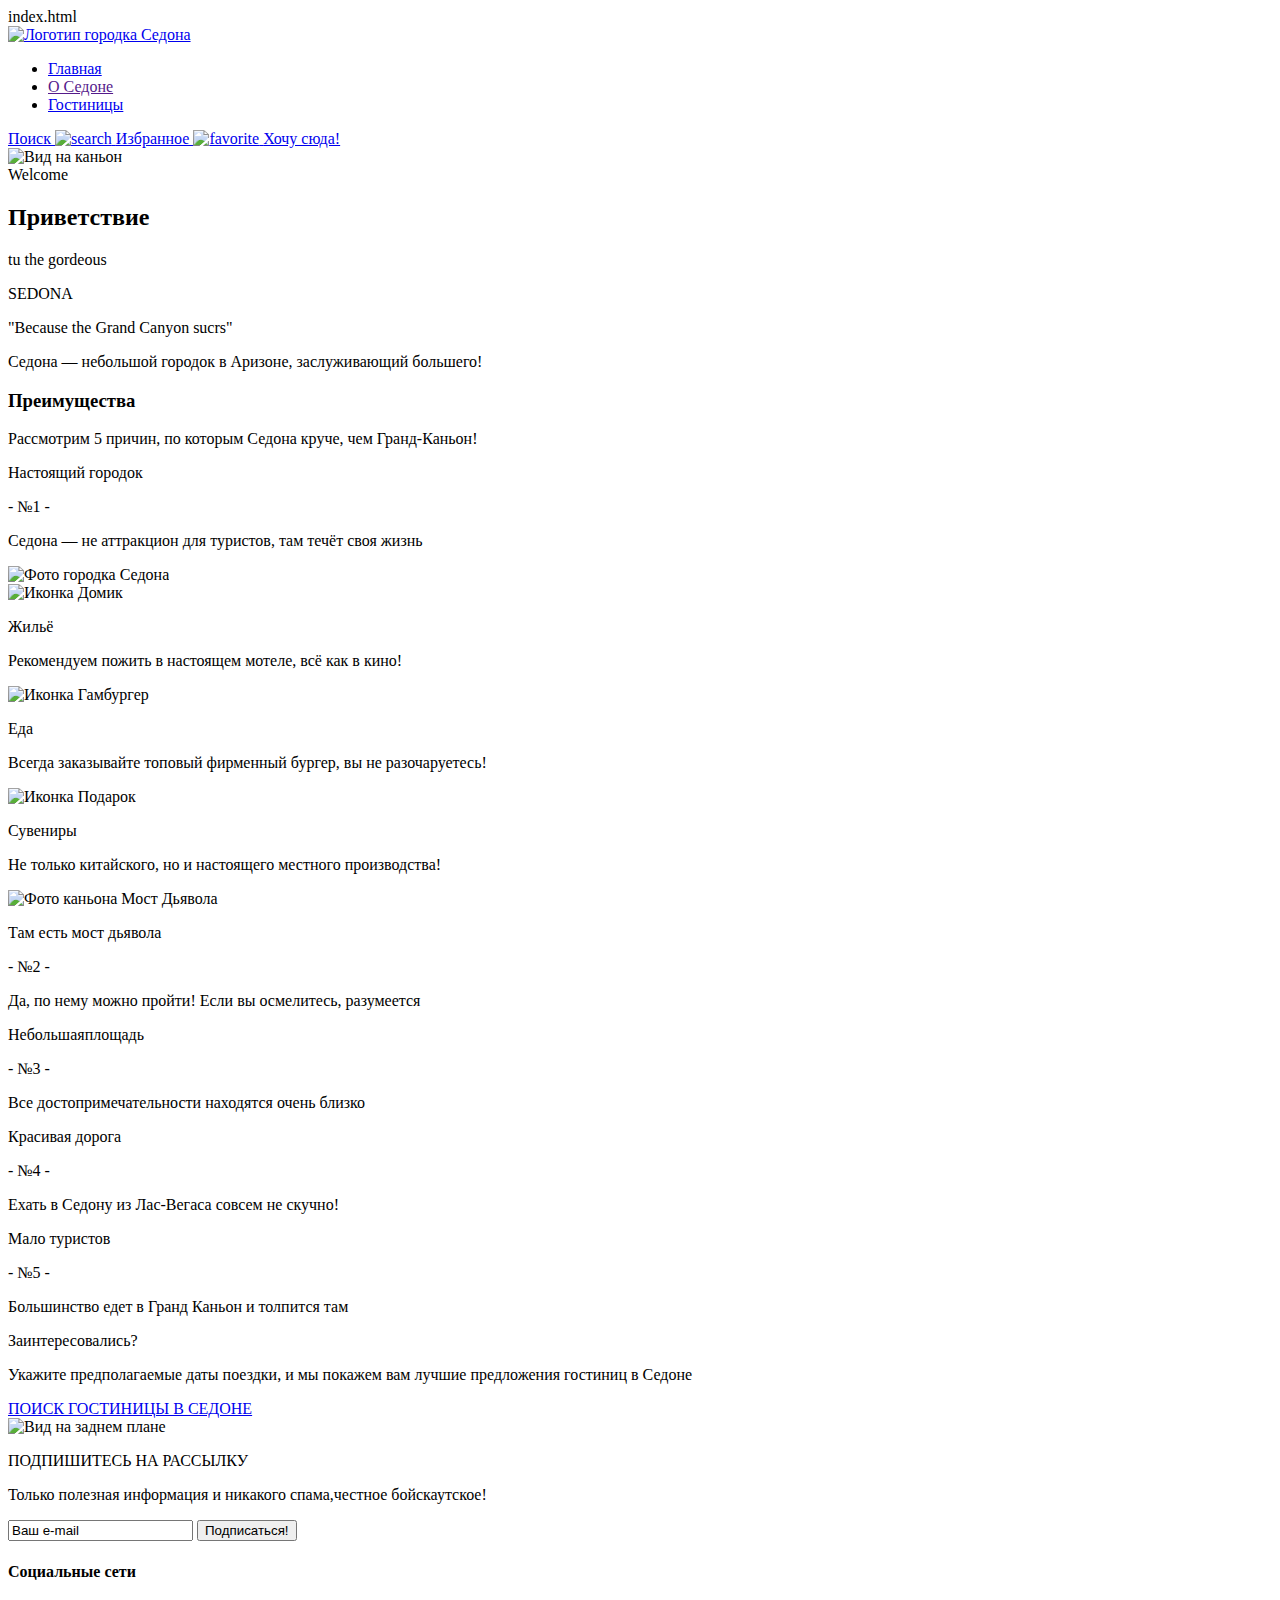
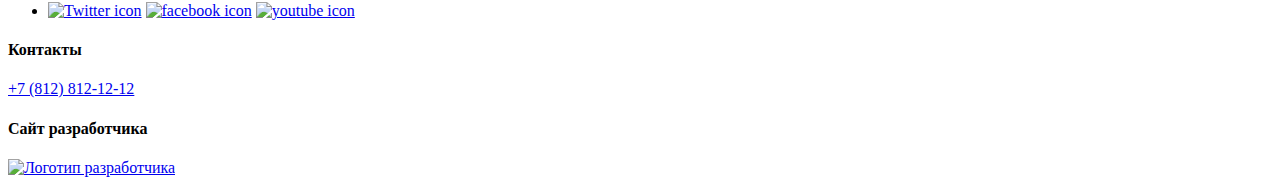
==== index.html @ 12ae69b0 "Делает экспорт графики" ====
index.html
<!DOCTYPE html>
<html lang="ru">
<head>
<meta charset="utf-8">
<title>Седона</title>
<link rel="stylesheet" href="styles/styles.css">
</head>
<body>
    <header class="page-header">
    <a class="page-header-logo" href="#">
        <img class="logo" src="logo.png" alt="Логотип городка Седона">
    </a>
<nav class="navigation">
<ul class="navigation-list">
    <li class="navigation-item">
        <a class="navigation-link" href="index.html">Главная</a>
    </li>
    <li class="navigation-item">
        <a class="navigation-link" href="">О Седоне</a>
    </li>
    <li class="navigation-item">
    <a class="navigation-link" href="catalog.html">Гостиницы</a>
    </li>
</ul>
</nav>
    <section class="navigation-list">
            <a class="navigation-list-link" href="#"><span class="visually-hidden">
            Поиск
            </span>
            <img class="navigation-list-link-img" src="" alt="search">
            </a>
            <a class="navigation-list-link" href="#"><span class="visually-hidden">
            Избранное
            </span>
            <img class="navigation-list-link-img" src="" alt="favorite">
            </a>
    <a href="#" class="button">Хочу сюда!</a>
</section>   
</header>
<main class="main-index">
    <img class="background" src="background.png" alt="Вид на каньон">
    <section class="containar-welcome"
    <h1 class="visually-hidden">Welcome</h1>
    <article class="Welcome">
        <h2 class="visually-hidden">Приветствие</h2>
                <p class="welcome-description">tu the gordeous</p>
                <p class="welcome-description">SEDONA</p>
                <p class="welcome-description">"Because the Grand Canyon sucrs"</p>  
    </article>
</section>
<section>
    <p class="description-text">Седона — небольшой городок в Аризоне, заслуживающий большего!</p>
    <h3 class="visually-hidden">Преимущества</h3>
        <p>Рассмотрим 5 причин, по которым Седона круче, чем Гранд-Каньон!</p>
</section>
<section class="advantages-container">
    <article class="advantages-text">
        <p class="advantages-title">Настоящий городок</p>
        <p class="advantages-number">- №1 -</p>
        <p class="advantages-description">Седона — не аттракцион для туристов, там течёт своя жизнь</p>
    </article>
        <img class="advantages-foto" src="" alt="Фото городка Седона">
</section>
<section class="advantages-containar">
    <article class="advantages-text">
        <img class="advantages-icon-house" src="icon-house.png" alt="Иконка Домик">
        <a href="catalog.html">
        </a>
        <p class="advantages-title">Жильё</p>
        <p class="advantages-recommendation">Рекомендуем пожить в настоящем мотеле, всё как в кино!</p> 
    </article>
</section>
<section class="advantages-containar">
    <article class="advantages-text">
        <img class="advantages-icon-food" src="icon-food.png" alt="Иконка Гамбургер">
        <p class="advantages-title">Еда</p>
        <p class="advantages-recommendation">Всегда заказывайте топовый фирменный бургер, вы не разочаруетесь!</p> 
    </article>
</section>
<section class="advantages-containar">
    <article class="advantages-text">
        <img class="advantages-icon-souvenirs" src="icon-souvenirs.png" alt="Иконка Подарок">
        <p class="advantages-title">Сувениры</p>
        <p class="advantages-description">Не только китайского, но и настоящего местного производства!</p> 
    </article>
</section>
<section class="advantages-container">
    <img class="advantages-foto" src="foto-canyon.png" alt="Фото каньона Мост Дьявола">
    <article class="advantages-text">
        <p class="advantages-title">Там есть мост дьявола</p>
        <p class="advantages-number">- №2 -</p>
        <p class="advantages-description">Да, по нему можно пройти! Если вы осмелитесь, разумеется</p>
    </article>    
</section>
<section class="advantages-container">
    <article class="advantages-text">
        <p class="advantages-title">Небольшаяплощадь</p>
        <p class="advantages-number">- №3 -</p>
        <p class="advantages-description">Все достопримечательности находятся очень близко</p>
    </article>    
</section>
<section class="advantages-container">
    <article class="advantages-text">
        <p class="advantages-title">Красивая дорога</p>
        <p class="advantages-number">- №4 -</p>
        <p class="advantages-description">Ехать в Седону из Лас-Вегаса совсем не скучно!</p>
    </article>    
</section>
<section class="advantages-container">
    <article class="advantages-text">
        <p class="advantages-title">Мало туристов</p>
        <p class="advantages-number">- №5 -</p>
        <p class="advantages-description">Большинство едет в Гранд Каньон и толпится там</p>
    </article>    
</section>
<section class="offers-container">
    <article class="offers-text">
        <p class="offers-title">Заинтересовались?</p>
        <p class="offers-description">Укажите предполагаемые даты поездки, и мы покажем 
        вам лучшие предложения гостиниц в Седоне</p>
        <a href="catalog.html" class="button">ПОИСК ГОСТИНИЦЫ В СЕДОНЕ</a>
    </article>    
</section>
<section class="e-mail-container">
    <article class="e-mail-text">
        <img class="background" src="background.png" alt="Вид на заднем плане">
        <p class="e-mail-title">ПОДПИШИТЕСЬ НА РАССЫЛКУ</p>
        <p class="e-mail-description">Только полезная информация и никакого спама,честное бойскаутское!</p>
        <input type="text" name="e-mail" value="Ваш e-mail">
        <input type="submit" value="Подписаться!">
    </article>    
</section>
</main>
</body>
<footer class="page-footer">
    <section class="footer-social">
        <h4 class="page-footer-title"><span class="visually-hidden">Социальные сети</span></h4>
        <ul>
        <li>
            <a href="https://twitter.com/htmlacademy_ru"><img src="images/twitter.jpeg" class="icon-style" alt="Twitter icon"></a>
            <a href="https://www.facebook.com/htmlacademy"><img src="images/facebook.jpeg" class="icon-style" alt="facebook icon"></a>
            <a href="https://www.youtube.com/c/HTMLAcademyRUS"><img src="images/youtube.jpeg" class="icon-style" alt="youtube icon"></a>
        </li>
        </ul>
    </section>
    <section class="footer-contacts">
        <h4 class="visually-hidden">Контакты</h4>
        <a href="tel:+7(495) 666-02-66">+7 (812) 812-12-12</a>
     
      </section>
      <section class="footer-Logo-HTML-ACADEMY">
        <h4 class="visually-hidden">Сайт разработчика</h4>
        <a href="https://htmlacademy.ru"><img src="Logo-HTML-ACADEMY.jpeg" alt="Логотип разработчика">
        </a>
      </section>  
</footer>
</html>
---- styles/styles.css ----
body {
    background-color: 
  }
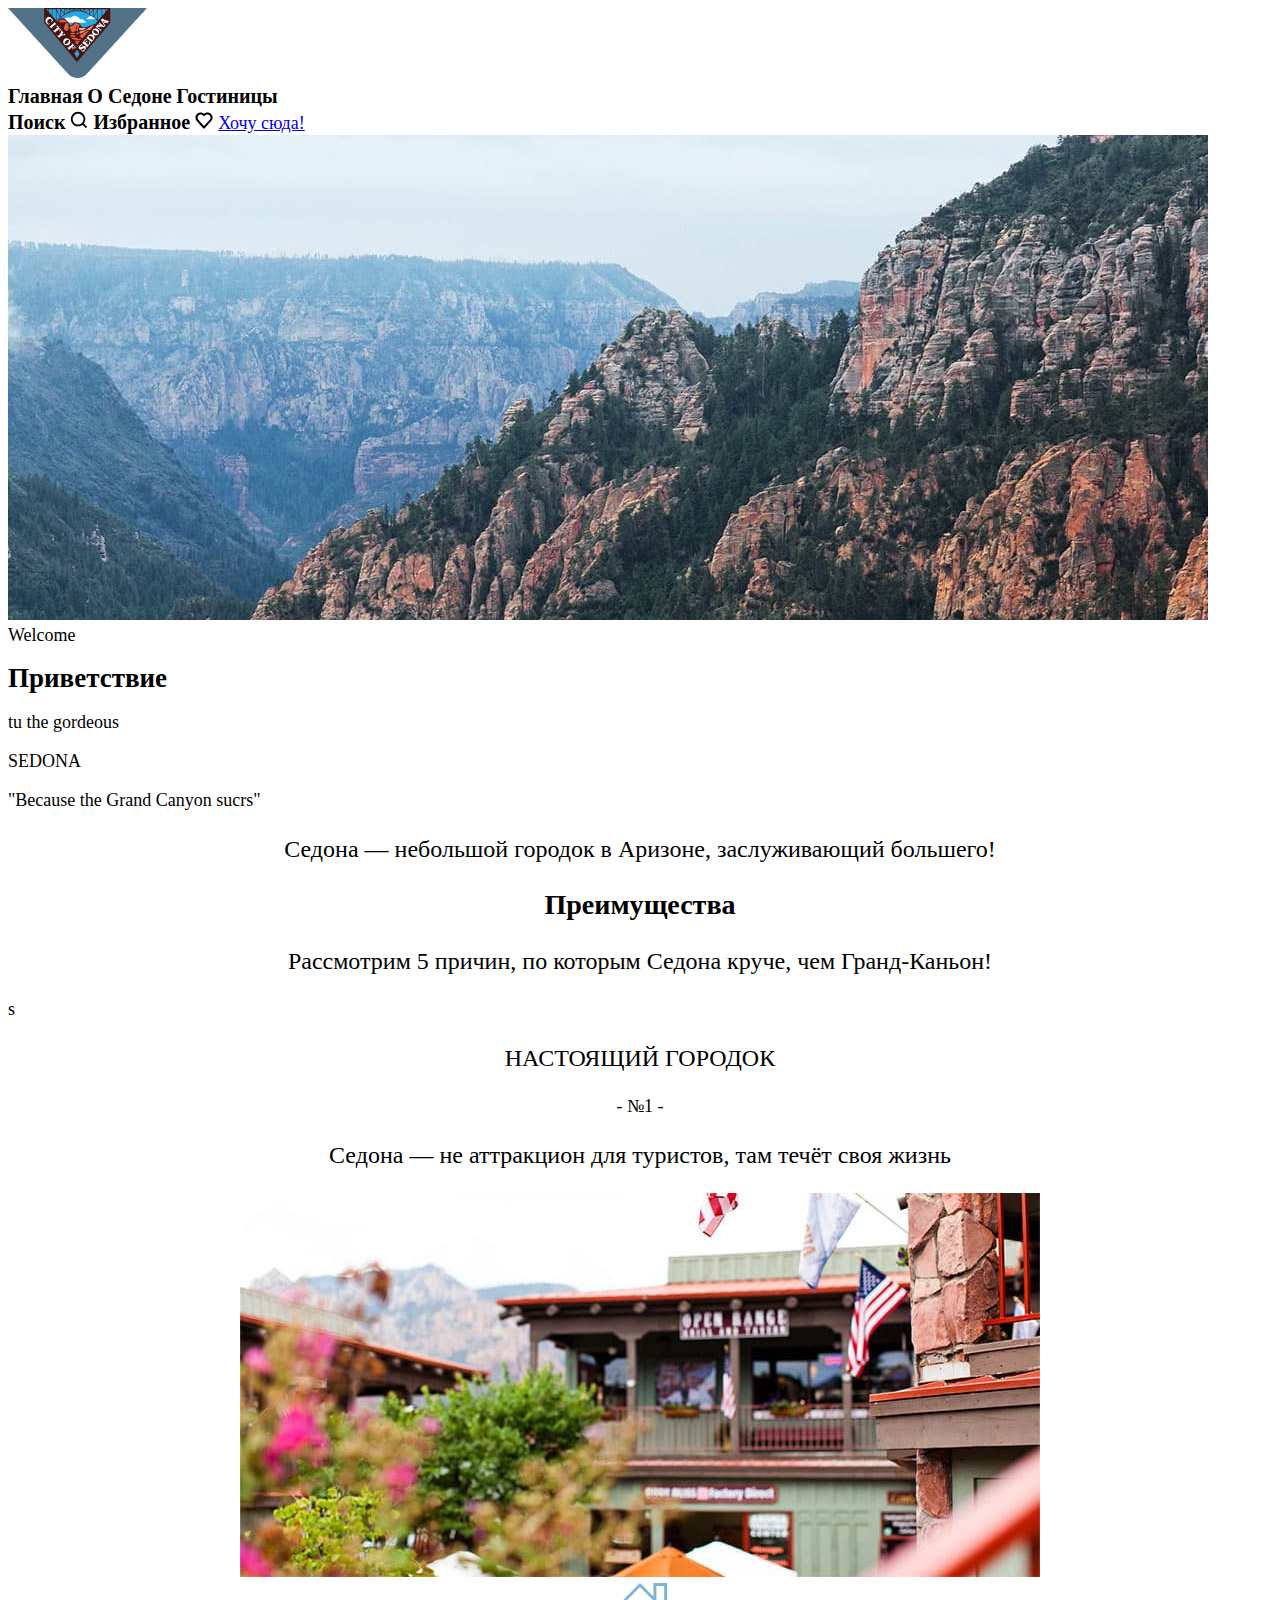
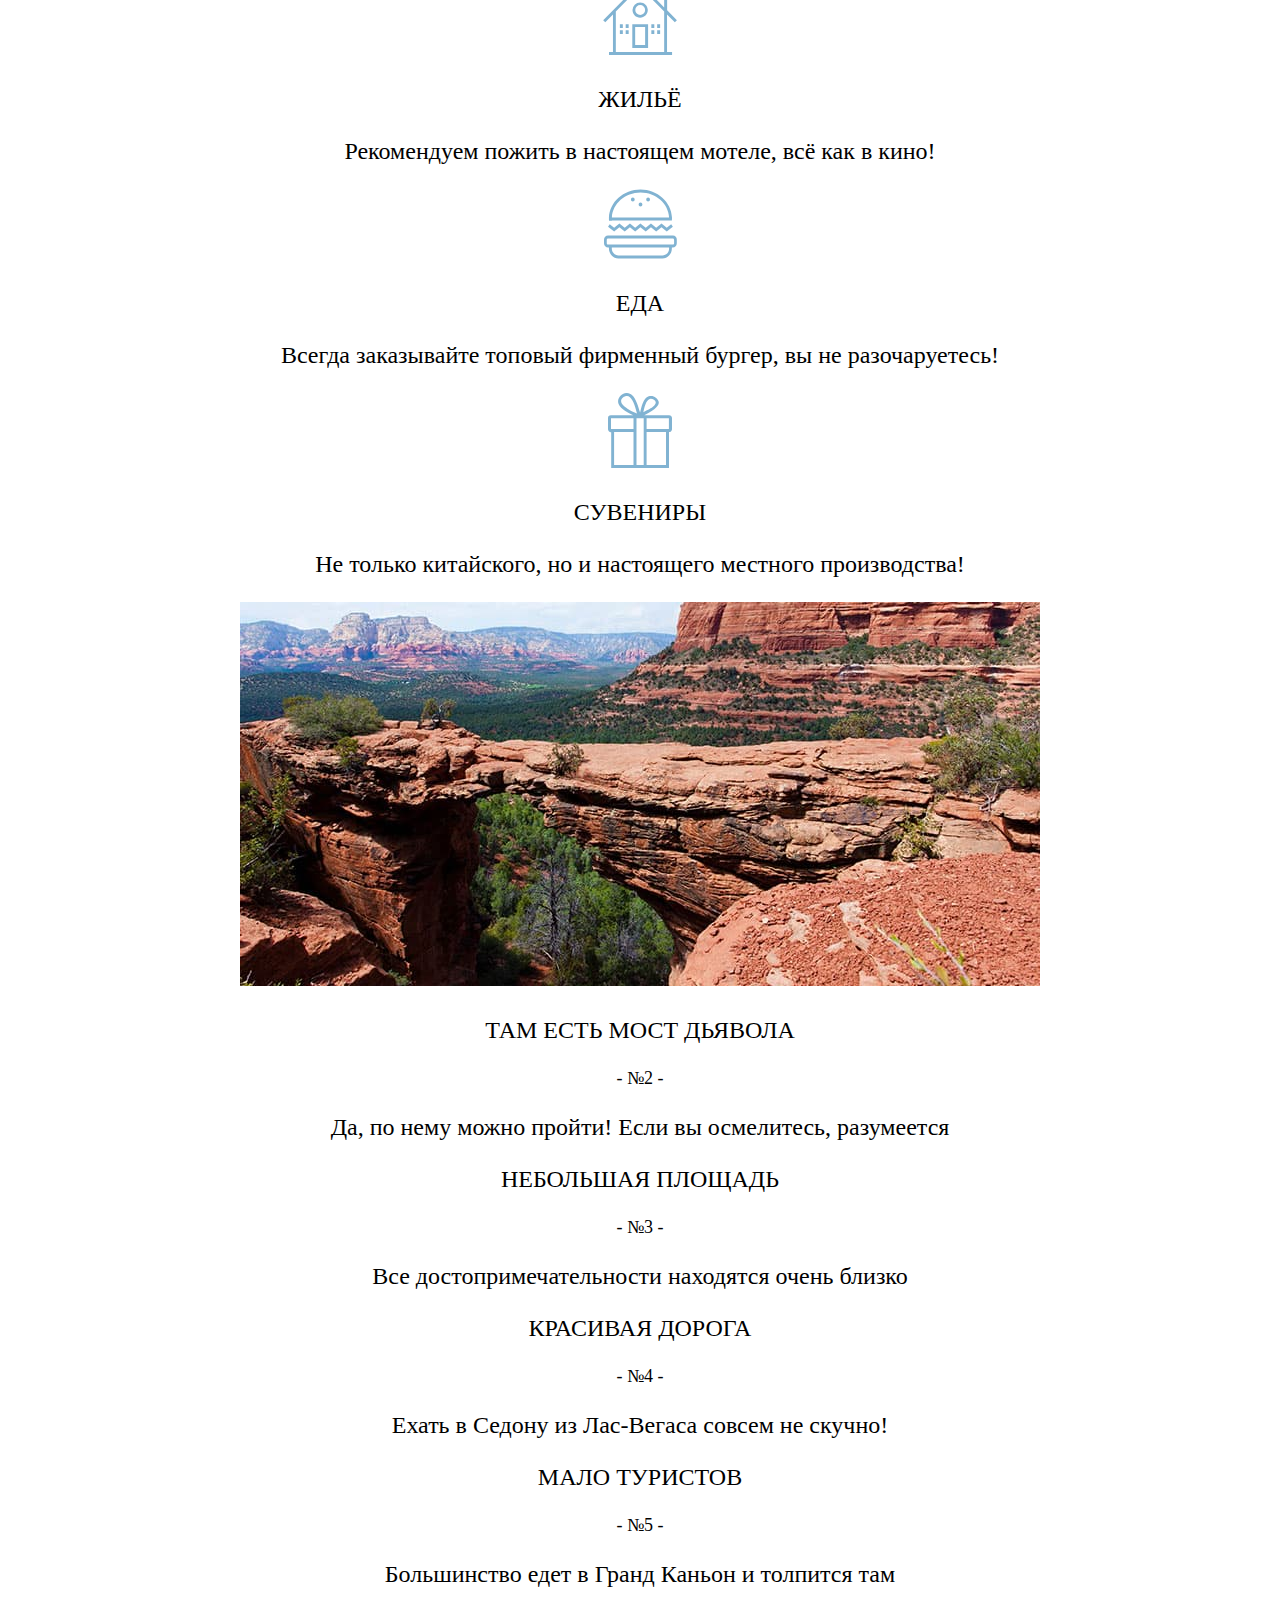
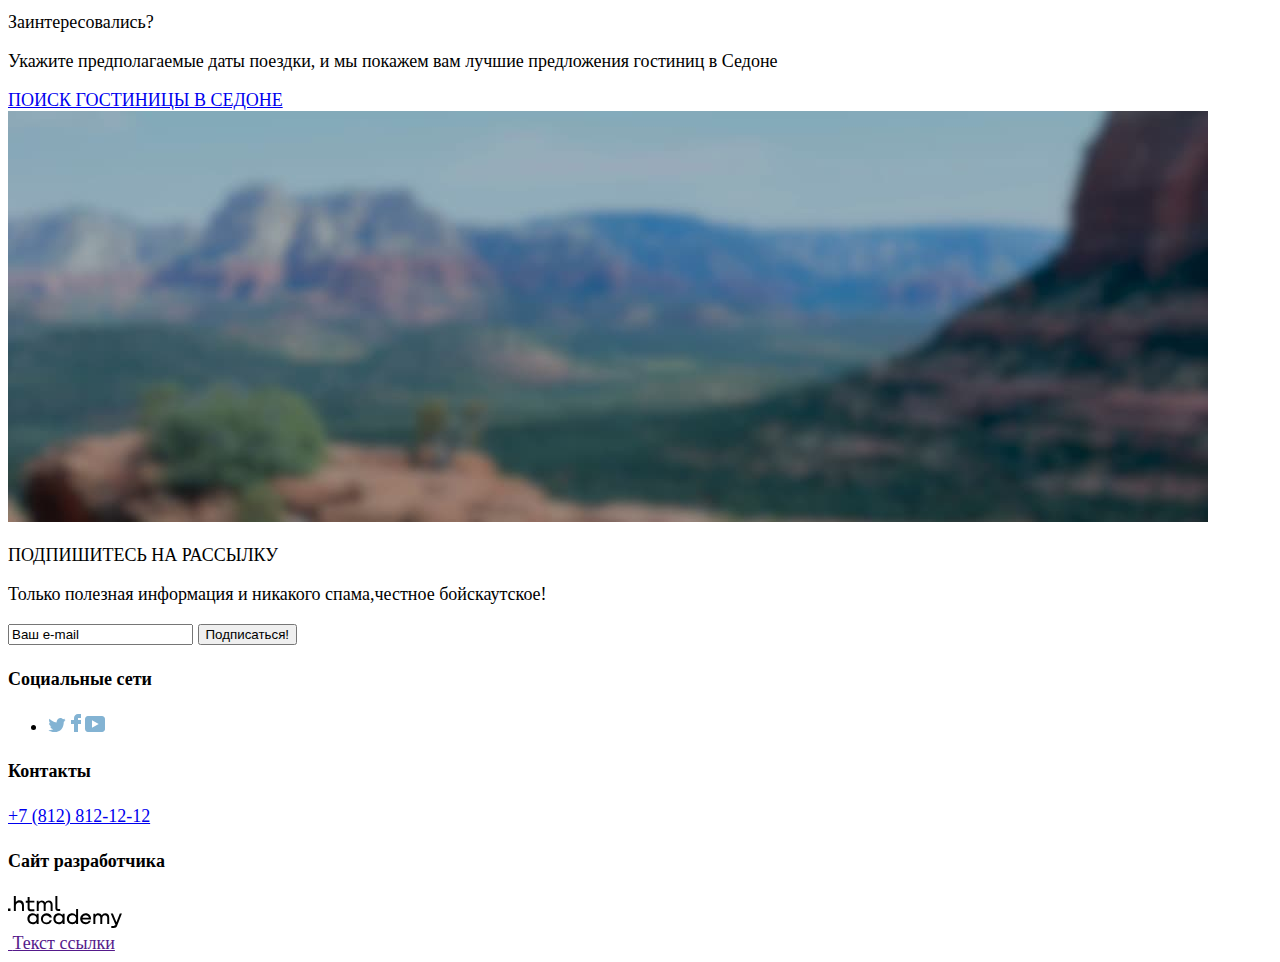
==== commit b9179246: "Merge pull request #5 from sisterann/master" ====
--- a/index.html
+++ b/index.html
@@ -1,4 +1,3 @@
-index.html
 <!DOCTYPE html>
 <html lang="ru">
 <head>
@@ -9,37 +8,32 @@
 <body>
     <header class="page-header">
     <a class="page-header-logo" href="#">
-        <img class="logo" src="logo.png" alt="Логотип городка Седона">
+        <img class="logo" src="images/index/logo.png" width="139" height="70" alt="Логотип городка Седона">
     </a>
-<nav class="navigation">
-<ul class="navigation-list">
-    <li class="navigation-item">
-        <a class="navigation-link" href="index.html">Главная</a>
-    </li>
-    <li class="navigation-item">
-        <a class="navigation-link" href="">О Седоне</a>
-    </li>
-    <li class="navigation-item">
-    <a class="navigation-link" href="catalog.html">Гостиницы</a>
-    </li>
-</ul>
-</nav>
+    <nav class="navigation">
+        <section class="navigation">
+        <a class="navigation-list">
+                <a class="navigation-link" href="#">Главная</a>
+                 <a class="navigation-link" href="">О Седоне</a>
+                  <a class="navigation-link" href="catalog.html">Гостиницы</a>
+        </nav>   
     <section class="navigation-list">
             <a class="navigation-list-link" href="#"><span class="visually-hidden">
             Поиск
             </span>
-            <img class="navigation-list-link-img" src="" alt="search">
+            <img class="navigation-list-link-img" src="images/index/search.svg" width="18,05" height="18,01" alt="search">
             </a>
             <a class="navigation-list-link" href="#"><span class="visually-hidden">
             Избранное
             </span>
-            <img class="navigation-list-link-img" src="" alt="favorite">
+            <img class="navigation-list-link-img" src="images/index/favorite.svg" width="18,05" height="17" alt="favorite">
             </a>
     <a href="#" class="button">Хочу сюда!</a>
+    
 </section>   
 </header>
 <main class="main-index">
-    <img class="background" src="background.png" alt="Вид на каньон">
+    <img class="background" src="images/index/index-background.jpg" width="1200" height="485" alt="Вид на каньон">
     <section class="containar-welcome"
     <h1 class="visually-hidden">Welcome</h1>
     <article class="Welcome">
@@ -49,22 +43,29 @@
                 <p class="welcome-description">"Because the Grand Canyon sucrs"</p>  
     </article>
 </section>
-<section>
+
+<section class="advantages-container">
+    <article class="advantages-text">
     <p class="description-text">Седона — небольшой городок в Аризоне, заслуживающий большего!</p>
     <h3 class="visually-hidden">Преимущества</h3>
-        <p>Рассмотрим 5 причин, по которым Седона круче, чем Гранд-Каньон!</p>
-</section>
+    <p>Рассмотрим 5 причин, по которым Седона круче, чем Гранд-Каньон!</p>
+</article>
+</section>s
+
+
 <section class="advantages-container">
     <article class="advantages-text">
         <p class="advantages-title">Настоящий городок</p>
         <p class="advantages-number">- №1 -</p>
-        <p class="advantages-description">Седона — не аттракцион для туристов, там течёт своя жизнь</p>
+        <p class="advantages-recommendation"></p>Седона — не аттракцион для туристов, там течёт своя жизнь</p>
     </article>
-        <img class="advantages-foto" src="" alt="Фото городка Седона">
+        <img class="advantages-foto" src="images/index/photo-1.jpg" width="800" height="384" alt="Фото городка Седона">
 </section>
+
+
 <section class="advantages-containar">
     <article class="advantages-text">
-        <img class="advantages-icon-house" src="icon-house.png" alt="Иконка Домик">
+        <img class="advantages-icon-house" src="images/index/icon-1.svg" width="74,7" height="72" alt="Иконка Домик">
         <a href="catalog.html">
         </a>
         <p class="advantages-title">Жильё</p>
@@ -73,20 +74,20 @@
 </section>
 <section class="advantages-containar">
     <article class="advantages-text">
-        <img class="advantages-icon-food" src="icon-food.png" alt="Иконка Гамбургер">
+        <img class="advantages-icon-food" src="images/index/icon-2.svg" width="73,81" height="70" alt="Иконка Гамбургер">
         <p class="advantages-title">Еда</p>
         <p class="advantages-recommendation">Всегда заказывайте топовый фирменный бургер, вы не разочаруетесь!</p> 
     </article>
 </section>
 <section class="advantages-containar">
     <article class="advantages-text">
-        <img class="advantages-icon-souvenirs" src="icon-souvenirs.png" alt="Иконка Подарок">
+        <img class="advantages-icon-souvenirs" src="images/index/icon-3.svg" width="64" height="75,95" alt="Иконка Подарок">
         <p class="advantages-title">Сувениры</p>
         <p class="advantages-description">Не только китайского, но и настоящего местного производства!</p> 
     </article>
 </section>
 <section class="advantages-container">
-    <img class="advantages-foto" src="foto-canyon.png" alt="Фото каньона Мост Дьявола">
+    <img class="advantages-foto" src="images/index/photo-2.jpg" width="800" height="384" alt="Фото каньона Мост Дьявола">
     <article class="advantages-text">
         <p class="advantages-title">Там есть мост дьявола</p>
         <p class="advantages-number">- №2 -</p>
@@ -95,7 +96,7 @@
 </section>
 <section class="advantages-container">
     <article class="advantages-text">
-        <p class="advantages-title">Небольшаяплощадь</p>
+        <p class="advantages-title">Небольшая площадь</p>
         <p class="advantages-number">- №3 -</p>
         <p class="advantages-description">Все достопримечательности находятся очень близко</p>
     </article>    
@@ -124,7 +125,7 @@
 </section>
 <section class="e-mail-container">
     <article class="e-mail-text">
-        <img class="background" src="background.png" alt="Вид на заднем плане">
+        <img class="background" src="images/index/background.jpg" width="1200" height="411" alt="Вид на заднем плане">
         <p class="e-mail-title">ПОДПИШИТЕСЬ НА РАССЫЛКУ</p>
         <p class="e-mail-description">Только полезная информация и никакого спама,честное бойскаутское!</p>
         <input type="text" name="e-mail" value="Ваш e-mail">
@@ -138,9 +139,9 @@
         <h4 class="page-footer-title"><span class="visually-hidden">Социальные сети</span></h4>
         <ul>
         <li>
-            <a href="https://twitter.com/htmlacademy_ru"><img src="images/twitter.jpeg" class="icon-style" alt="Twitter icon"></a>
-            <a href="https://www.facebook.com/htmlacademy"><img src="images/facebook.jpeg" class="icon-style" alt="facebook icon"></a>
-            <a href="https://www.youtube.com/c/HTMLAcademyRUS"><img src="images/youtube.jpeg" class="icon-style" alt="youtube icon"></a>
+            <a href="https://twitter.com/htmlacademy_ru"><img src="images/index/twitter.svg" width="18" height="14,96" class="icon-style" alt="Twitter icon"></a>
+            <a href="https://www.facebook.com/htmlacademy"><img src="images/index/facebook.svg" width="10" height="18" class="icon-style" alt="facebook icon"></a>
+            <a href="https://www.youtube.com/c/HTMLAcademyRUS"><img src="images/index/youtube.svg" width="20,1" height="16" class="icon-style" alt="youtube icon"></a>
         </li>
         </ul>
     </section>
@@ -151,8 +152,12 @@
       </section>
       <section class="footer-Logo-HTML-ACADEMY">
         <h4 class="visually-hidden">Сайт разработчика</h4>
-        <a href="https://htmlacademy.ru"><img src="Logo-HTML-ACADEMY.jpeg" alt="Логотип разработчика">
+        <a href="https://htmlacademy.ru"><img src="images/index/logo/Logo-HTML-ACADEMY.svg" width="114,9" height="32,9" alt="Логотип разработчика">
         </a>
       </section>  
-</footer>
+      <a href url... class="my">
+        <img ... >
+        <span>Текст ссылки</span>
+        </a>
+    </footer>
 </html>--- a/styles/styles.css
+++ b/styles/styles.css
@@ -1,3 +1,83 @@
+@font-face {
+  font-family: "PT Sans";
+  font-style: normal;
+  font-weight: 400;
+  src: url("fonts/pt-sans-regular.woff2") format("woff2");
+  font-display: swap;
+}
+@font-face {
+  font-family: "PT Sans";
+  font-style: normal;
+  font-weight: 700;
+  src: url("fonts/pt-sans-regular.woff2") format("woff2");
+  font-display: swap;
+}
+@font-face {
+  font-family: "PT Sans";
+  font-style: italic;
+  font-weight: 400;
+  src: url("fonts/pt-sans-regular.woff2") format("woff2");
+  font-display: swap;
+}
+  @font-face {
+  font-family: "PT Sans";
+  font-style: italic;
+  font-weight: 700;
+  src: url("fonts/pt-sans-regular.woff2") format("woff2");
+  font-display: swap;
+}
 body {
-    background-color: 
-  }+  font-family: "PT Sans"; sans-serif;
+  font-size: 18px;
+  line-height: 21px;
+  color: #000000;
+  background-color: #ffffff; 
+}
+.page-header {
+  color: #000000;
+  background-color: #ffffff;
+}
+.navigation-link {
+  font-size: 20px;
+  font-weight: 700;
+  line-height: 26px;
+  text-align: center;
+  text-decoration: none;
+  color: #000000;
+}
+.navigation-list-link {
+  font-size: 20px;
+  font-weight: 700;
+  line-height: 26px;
+  text-align: center;
+  text-decoration: none;
+  color: #000000;
+}
+.main-index {
+  color: #000000;
+  background-color: #ffffff;
+  background-image: url("images/index/index-background.jpg");
+  background-size: 100% auto;
+  background-repeat: no-repeat;
+}
+.advantages-title {
+  text-align: center;
+  font-size: 24px;
+  line-height: 28px;
+  text-transform: uppercase;
+}
+.advantages-container {
+  text-align: center;
+  font-size: 24px;
+  line-height: 28px;  
+}
+.advantages-text {
+  text-align: center;
+  font-size: 24px;
+  line-height: 28px;
+}
+.advantages-number, advantages-description {
+  text-align: center;
+  font-size: 18px;
+  line-height: 21px;
+}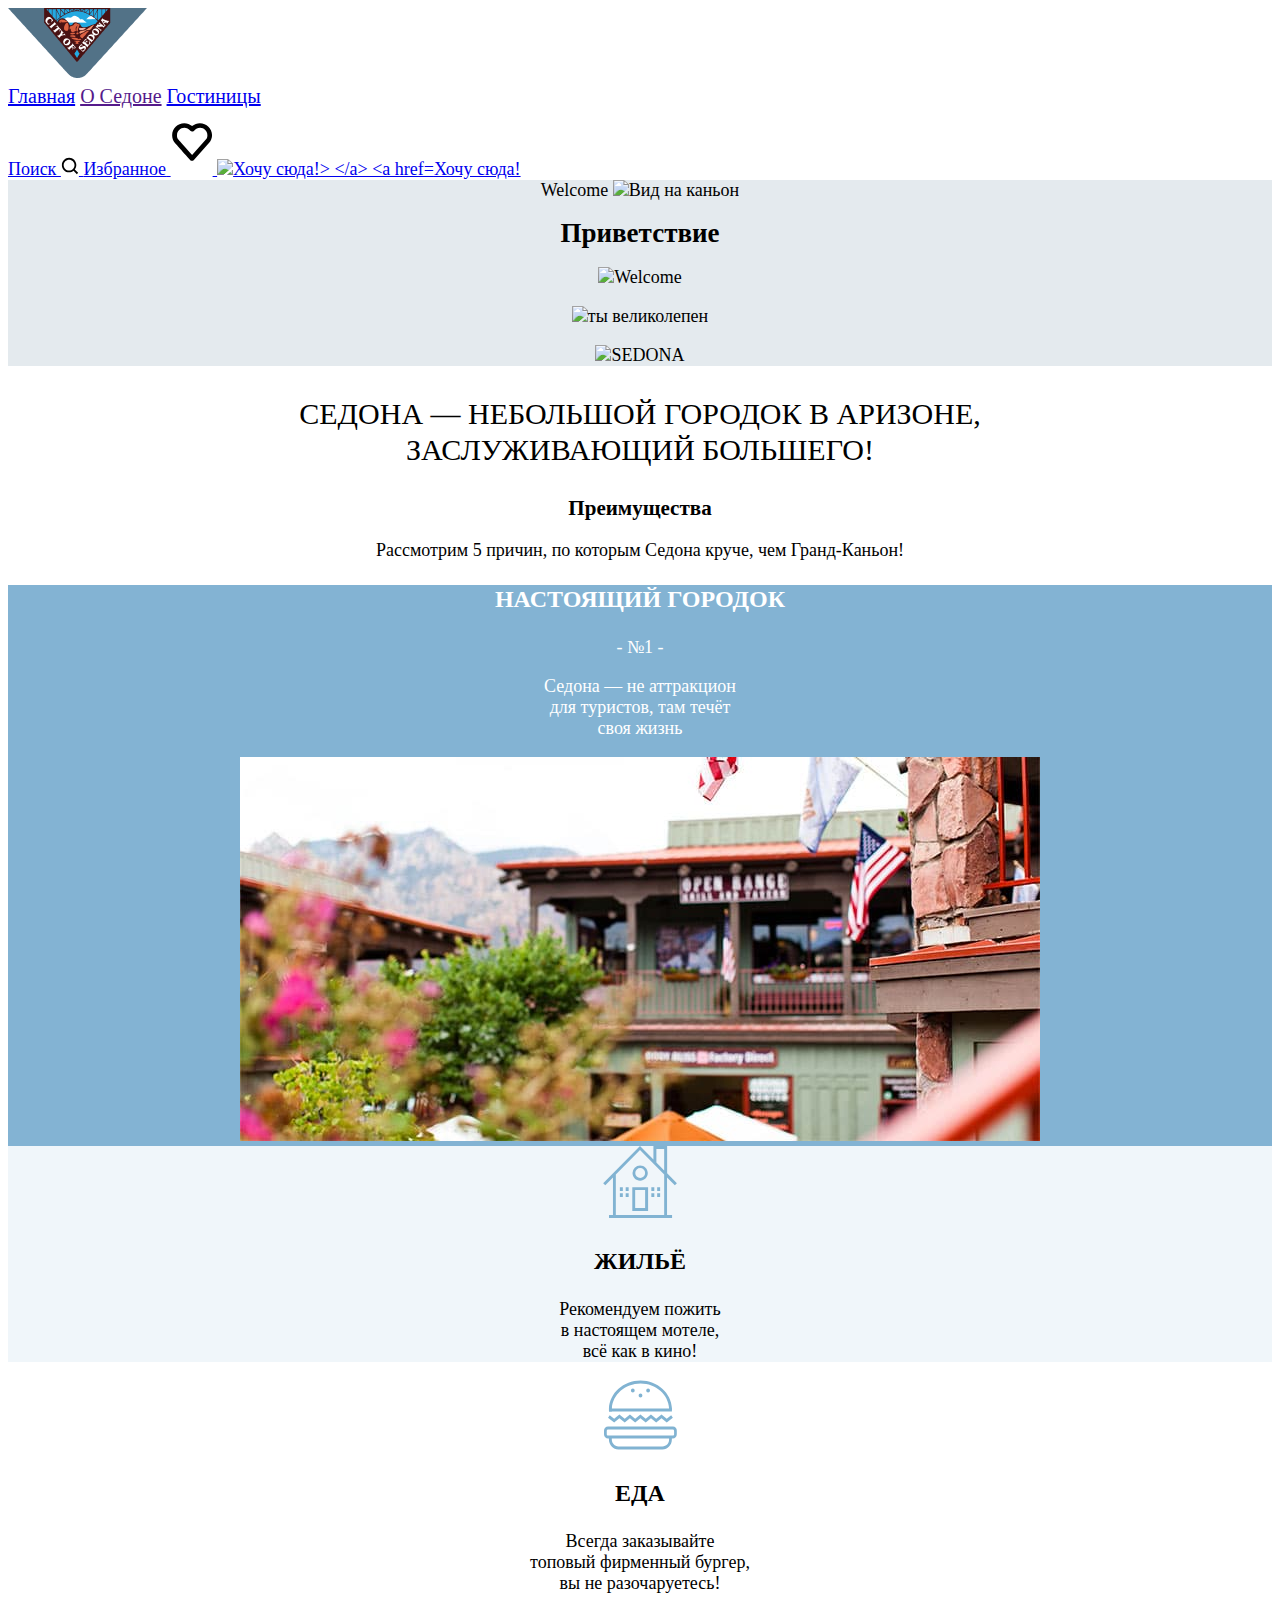
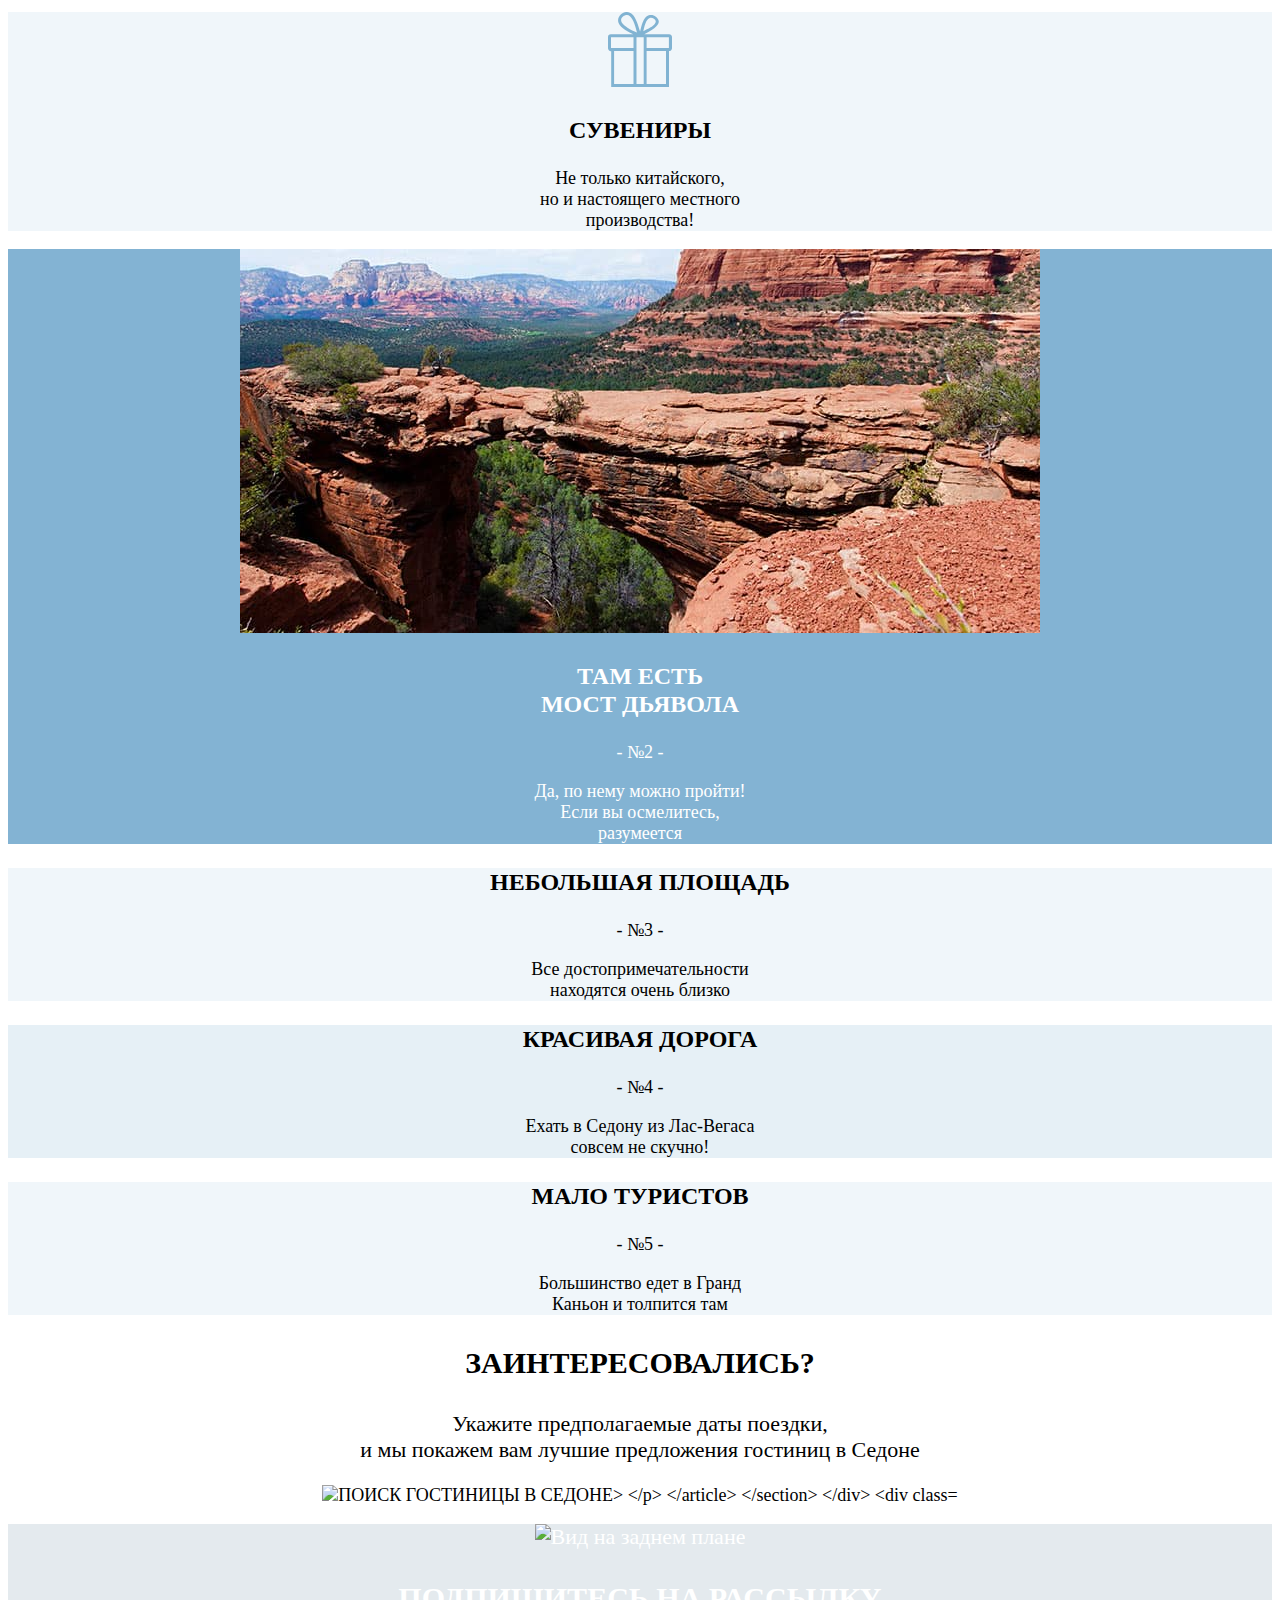
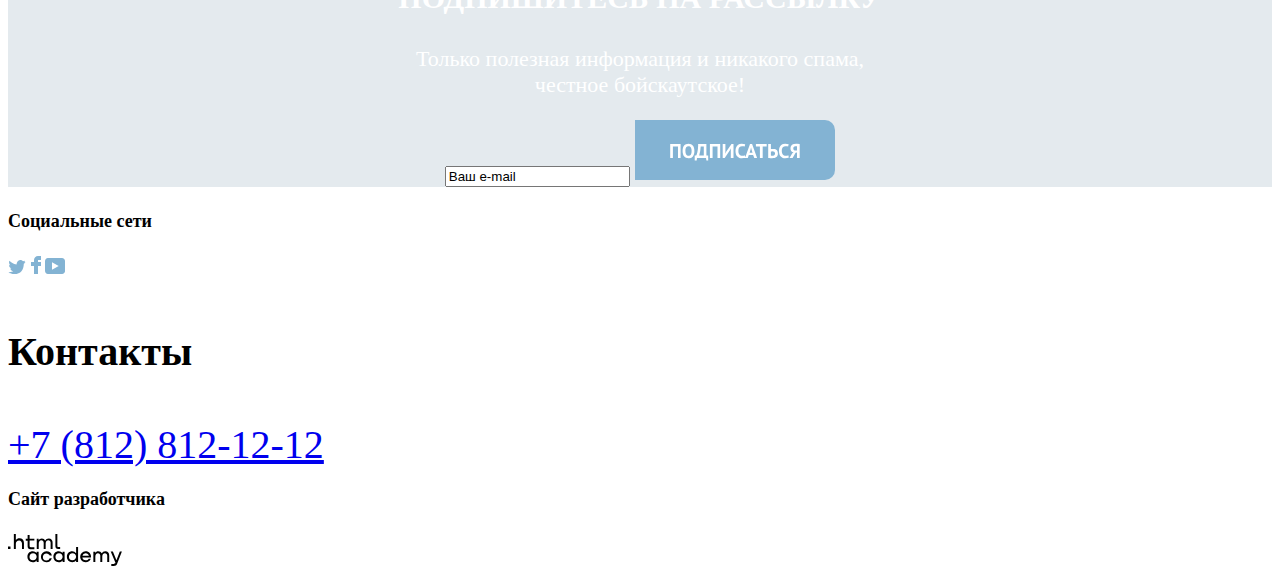
==== commit 53e3fd7d: "Делает стилизацию каталога" ====
--- a/index.html
+++ b/index.html
@@ -17,147 +17,157 @@
                  <a class="navigation-link" href="">О Седоне</a>
                   <a class="navigation-link" href="catalog.html">Гостиницы</a>
         </nav>   
-    <section class="navigation-list">
+        <section class="navigation-list">
             <a class="navigation-list-link" href="#"><span class="visually-hidden">
             Поиск
             </span>
             <img class="navigation-list-link-img" src="images/index/search.svg" width="18,05" height="18,01" alt="search">
             </a>
-            <a class="navigation-list-link" href="#"><span class="visually-hidden">
-            Избранное
-            </span>
-            <img class="navigation-list-link-img" src="images/index/favorite.svg" width="18,05" height="17" alt="favorite">
+            <a class="navigation-list-link" href="#"><span class="visually-hidden">Избранное</span>
+            <img class="navigation-list-link-img" src="images/index/favorite.svg" width="42" height="66" alt="favorite">
+            </a>
+            <a class="navigation-link-button" href="catalog.html">
+            <img class="button" src="images/index/button.svg" width="160" height="37,24" alt="Хочу сюда!>
             </a>
     <a href="#" class="button">Хочу сюда!</a>
-    
 </section>   
 </header>
+
 <main class="main-index">
-    <img class="background" src="images/index/index-background.jpg" width="1200" height="485" alt="Вид на каньон">
-    <section class="containar-welcome"
+    <div class="containar-welcome"
     <h1 class="visually-hidden">Welcome</h1>
+    <img class="background" src="images/index/background-1.jpg" width="1200" height="485" alt="Вид на каньон">
     <article class="Welcome">
         <h2 class="visually-hidden">Приветствие</h2>
-                <p class="welcome-description">tu the gordeous</p>
-                <p class="welcome-description">SEDONA</p>
-                <p class="welcome-description">"Because the Grand Canyon sucrs"</p>  
+        <p class="welcome">
+        <img class="welcome" src="images/index/welcom.svg" width="187,7" height="44,7" alt="Welcome";
+        </p>
+        <p class ="img">     
+        <img class="welcome-description" src="images/index/to the gorgeous.svg" width="256" height="28,78" alt="ты великолепен">
+        </p>
+        <img class="welcome-description" src="images/index/SEDONA.png" width="465,7" height="212,77" alt="SEDONA">        
     </article>
-</section>
-
+</div>
+<div class="index-advantages>
 <section class="advantages-container">
     <article class="advantages-text">
-    <p class="description-text">Седона — небольшой городок в Аризоне, заслуживающий большего!</p>
+    <p class="description-text">Седона — небольшой городок в Аризоне,<br> заслуживающий большего!</p>
     <h3 class="visually-hidden">Преимущества</h3>
     <p>Рассмотрим 5 причин, по которым Седона круче, чем Гранд-Каньон!</p>
 </article>
-</section>s
+</section>
 
-
-<section class="advantages-container">
+<section class="advantages-container-one">
     <article class="advantages-text">
         <p class="advantages-title">Настоящий городок</p>
         <p class="advantages-number">- №1 -</p>
-        <p class="advantages-recommendation"></p>Седона — не аттракцион для туристов, там течёт своя жизнь</p>
+        <p class="advantages-recommendation"></p>Седона — не аттракцион<br> для туристов, там течёт<br> своя жизнь</p>
     </article>
         <img class="advantages-foto" src="images/index/photo-1.jpg" width="800" height="384" alt="Фото городка Седона">
 </section>
 
-
-<section class="advantages-containar">
+<section class="advantages-containar-two">
     <article class="advantages-text">
         <img class="advantages-icon-house" src="images/index/icon-1.svg" width="74,7" height="72" alt="Иконка Домик">
         <a href="catalog.html">
         </a>
         <p class="advantages-title">Жильё</p>
-        <p class="advantages-recommendation">Рекомендуем пожить в настоящем мотеле, всё как в кино!</p> 
+        <p class="advantages-recommendation">Рекомендуем пожить<br> в настоящем мотеле,<br> всё как в кино!</p> 
     </article>
 </section>
-<section class="advantages-containar">
+
+<section class="advantages-containar-three">
     <article class="advantages-text">
         <img class="advantages-icon-food" src="images/index/icon-2.svg" width="73,81" height="70" alt="Иконка Гамбургер">
         <p class="advantages-title">Еда</p>
-        <p class="advantages-recommendation">Всегда заказывайте топовый фирменный бургер, вы не разочаруетесь!</p> 
+        <p class="advantages-recommendation">Всегда заказывайте<br> топовый фирменный бургер,<br> вы не разочаруетесь!</p> 
     </article>
 </section>
-<section class="advantages-containar">
+
+<section class="advantages-containar-four">
     <article class="advantages-text">
         <img class="advantages-icon-souvenirs" src="images/index/icon-3.svg" width="64" height="75,95" alt="Иконка Подарок">
         <p class="advantages-title">Сувениры</p>
-        <p class="advantages-description">Не только китайского, но и настоящего местного производства!</p> 
+        <p class="advantages-description">Не только китайского,<br> но и настоящего местного<br> производства!</p> 
     </article>
 </section>
-<section class="advantages-container">
+
+<section class="advantages-container-five">
     <img class="advantages-foto" src="images/index/photo-2.jpg" width="800" height="384" alt="Фото каньона Мост Дьявола">
     <article class="advantages-text">
-        <p class="advantages-title">Там есть мост дьявола</p>
+        <p class="advantages-title">Там есть<br> мост дьявола</p>
         <p class="advantages-number">- №2 -</p>
-        <p class="advantages-description">Да, по нему можно пройти! Если вы осмелитесь, разумеется</p>
+        <p class="advantages-description">Да, по нему можно пройти!<br> Если вы осмелитесь,<br> разумеется</p>
     </article>    
 </section>
-<section class="advantages-container">
+
+<section class="advantages-container-six">
     <article class="advantages-text">
         <p class="advantages-title">Небольшая площадь</p>
         <p class="advantages-number">- №3 -</p>
-        <p class="advantages-description">Все достопримечательности находятся очень близко</p>
+        <p class="advantages-description">Все достопримечательности<br> находятся очень близко</p>
     </article>    
 </section>
-<section class="advantages-container">
+
+<section class="advantages-container-seven">
     <article class="advantages-text">
         <p class="advantages-title">Красивая дорога</p>
         <p class="advantages-number">- №4 -</p>
-        <p class="advantages-description">Ехать в Седону из Лас-Вегаса совсем не скучно!</p>
+        <p class="advantages-description">Ехать в Седону из Лас-Вегаса<br> совсем не скучно!</p>
     </article>    
 </section>
-<section class="advantages-container">
+
+<section class="advantages-container-eight">
     <article class="advantages-text">
         <p class="advantages-title">Мало туристов</p>
         <p class="advantages-number">- №5 -</p>
-        <p class="advantages-description">Большинство едет в Гранд Каньон и толпится там</p>
+        <p class="advantages-description">Большинство едет в Гранд<br> Каньон и толпится там</p>
     </article>    
 </section>
+</div>
+
+<div class="offers">
 <section class="offers-container">
     <article class="offers-text">
-        <p class="offers-title">Заинтересовались?</p>
-        <p class="offers-description">Укажите предполагаемые даты поездки, и мы покажем 
+        <p class="offers-title">ЗАИНТЕРЕСОВАЛИСЬ?</p>
+        <p class="offers-description">Укажите предполагаемые даты поездки,<br> и мы покажем 
         вам лучшие предложения гостиниц в Седоне</p>
-        <a href="catalog.html" class="button">ПОИСК ГОСТИНИЦЫ В СЕДОНЕ</a>
+        <p class="button" href="catalog.html">
+        <img class="button" src="images/index/search-hotel-Sedona.svg" width="575" height="60" alt="ПОИСК ГОСТИНИЦЫ В СЕДОНЕ>
+        </p>
     </article>    
 </section>
+</div>
+
+<div class="e-mail">
 <section class="e-mail-container">
     <article class="e-mail-text">
-        <img class="background" src="images/index/background.jpg" width="1200" height="411" alt="Вид на заднем плане">
+        <img class="background" src="images/index/background-2.jpg" width="1200" height="411" alt="Вид на заднем плане">
         <p class="e-mail-title">ПОДПИШИТЕСЬ НА РАССЫЛКУ</p>
-        <p class="e-mail-description">Только полезная информация и никакого спама,честное бойскаутское!</p>
+        <p class="e-mail-description">Только полезная информация и никакого спама,<br>честное бойскаутское!</p>
         <input type="text" name="e-mail" value="Ваш e-mail">
+        <img class="submit" src="images/index/button-e-mail.svg" width="200" height="61" alt="Подписаться"
         <input type="submit" value="Подписаться!">
     </article>    
 </section>
+</div>
 </main>
 </body>
 <footer class="page-footer">
     <section class="footer-social">
         <h4 class="page-footer-title"><span class="visually-hidden">Социальные сети</span></h4>
-        <ul>
-        <li>
             <a href="https://twitter.com/htmlacademy_ru"><img src="images/index/twitter.svg" width="18" height="14,96" class="icon-style" alt="Twitter icon"></a>
             <a href="https://www.facebook.com/htmlacademy"><img src="images/index/facebook.svg" width="10" height="18" class="icon-style" alt="facebook icon"></a>
             <a href="https://www.youtube.com/c/HTMLAcademyRUS"><img src="images/index/youtube.svg" width="20,1" height="16" class="icon-style" alt="youtube icon"></a>
-        </li>
-        </ul>
     </section>
+    
     <section class="footer-contacts">
         <h4 class="visually-hidden">Контакты</h4>
         <a href="tel:+7(495) 666-02-66">+7 (812) 812-12-12</a>
-     
       </section>
-      <section class="footer-Logo-HTML-ACADEMY">
+      
+    <section class="footer-Logo-HTML-ACADEMY">
         <h4 class="visually-hidden">Сайт разработчика</h4>
-        <a href="https://htmlacademy.ru"><img src="images/index/logo/Logo-HTML-ACADEMY.svg" width="114,9" height="32,9" alt="Логотип разработчика">
-        </a>
-      </section>  
-      <a href url... class="my">
-        <img ... >
-        <span>Текст ссылки</span>
-        </a>
+        <a href="https://htmlacademy.ru"><img src="images/index/Logo-HTML-ACADEMY.svg" width="114,9" height="32,9" alt="Логотип разработчика">   
     </footer>
 </html>--- a/styles/styles.css
+++ b/styles/styles.css
@@ -4,80 +4,152 @@
   font-weight: 400;
   src: url("fonts/pt-sans-regular.woff2") format("woff2");
   font-display: swap;
-}
-@font-face {
-  font-family: "PT Sans";
-  font-style: normal;
-  font-weight: 700;
-  src: url("fonts/pt-sans-regular.woff2") format("woff2");
-  font-display: swap;
-}
-@font-face {
-  font-family: "PT Sans";
-  font-style: italic;
-  font-weight: 400;
-  src: url("fonts/pt-sans-regular.woff2") format("woff2");
-  font-display: swap;
-}
+  }
   @font-face {
-  font-family: "PT Sans";
-  font-style: italic;
-  font-weight: 700;
-  src: url("fonts/pt-sans-regular.woff2") format("woff2");
-  font-display: swap;
-}
-body {
-  font-family: "PT Sans"; sans-serif;
-  font-size: 18px;
-  line-height: 21px;
-  color: #000000;
-  background-color: #ffffff; 
-}
-.page-header {
-  color: #000000;
-  background-color: #ffffff;
-}
-.navigation-link {
-  font-size: 20px;
-  font-weight: 700;
-  line-height: 26px;
-  text-align: center;
-  text-decoration: none;
-  color: #000000;
-}
-.navigation-list-link {
-  font-size: 20px;
-  font-weight: 700;
-  line-height: 26px;
-  text-align: center;
-  text-decoration: none;
-  color: #000000;
-}
-.main-index {
-  color: #000000;
-  background-color: #ffffff;
-  background-image: url("images/index/index-background.jpg");
-  background-size: 100% auto;
-  background-repeat: no-repeat;
-}
-.advantages-title {
-  text-align: center;
-  font-size: 24px;
-  line-height: 28px;
-  text-transform: uppercase;
-}
-.advantages-container {
-  text-align: center;
-  font-size: 24px;
-  line-height: 28px;  
-}
-.advantages-text {
-  text-align: center;
-  font-size: 24px;
-  line-height: 28px;
-}
-.advantages-number, advantages-description {
-  text-align: center;
-  font-size: 18px;
-  line-height: 21px;
-}+    font-family: "PT Sans";
+    font-style: normal;
+    font-weight: 700;
+    src: url("fonts/pt-sans-regular.woff2") format("woff2");
+    font-display: swap;
+    }
+    @font-face {
+      font-family: "PT Sans";
+      font-style: italic;
+      font-weight: 400;
+      src: url("fonts/pt-sans-regular.woff2") format("woff2");
+      font-display: swap;
+      }
+      @font-face {
+        font-family: "PT Sans";
+        font-style: italic;
+        font-weight: 700;
+        src: url("fonts/pt-sans-regular.woff2") format("woff2");
+        font-display: swap;
+        }
+        body {
+        font-family: "PT Sans"; sans-serif;
+        font-size: 18px;
+        line-height: 21px;
+        color: #000000;
+        background-color: #ffffff;
+        }
+        .navigation {
+        color:#000000;
+        font-size: 20px;
+        line-height: 26px;
+        text-decoration: none;
+        }
+        .containar-welcome {
+        background-color: #e4eaee;
+        background-image: url("images/index/background-1.jpg");
+        text-align: center;
+        background-size: 100% auto;
+        }
+        div {
+        text-align: center;
+        }
+        .description-text {
+        font-size: 30px;
+        line-height:36px;
+        text-transform: uppercase;
+        }
+        .advantages-title {
+        font-size: 24px;
+        line-height: 28px;
+        font-weight: 700;
+        text-transform: uppercase;
+        }
+        .advantages-container-one {
+        color: #ffffff;
+        background-color: #83B3D3;
+        }
+        .advantages-containar-two {
+        background-color: rgba(131, 179, 211, 0.12);
+        }
+        .advantages-containar-four {
+        background-color: rgba(131, 179, 211, 0.12);
+        }
+        .advantages-container-five {
+        color: #ffffff;
+        background-color: #83B3D3;
+        }
+        .advantages-container-six {
+        background-color: rgba(131, 179, 211, 0.12);
+        }
+        .advantages-container-seven {
+        background-color: rgba(131, 179, 211, 0.2);
+        }
+        .advantages-container-eight {
+        background-color: rgba(131, 179, 211, 0.12);
+        } 
+        .offers-title {
+        font-size: 30px;
+        line-height: 36px;
+        font-weight: 700;
+        text-transform: uppercase;
+        }
+        .offers-description {
+        font-size: 22px;
+        line-height: 26px; 
+        }
+        .e-mail-container {
+        color:#ffffff;
+        background-color:#e4eaee;
+        background-image: url("images/index/background-2.jpg");
+        background-size: 100% auto;
+        background-repeat: no-repeat;
+        background-attachment: fixed;
+        font-size: 22px;
+        line-height: 26px;
+        }
+       .e-mail-title {
+        font-size: 30px;
+        line-height: 36px;
+        font-weight: 700; 
+        text-transform: uppercase;
+       }
+       .footer-contacts {
+        color:#000000;
+        font-size: 40px;
+        line-height: 40px;
+        text-decoration: none;
+       }
+       .containar-main {
+        color: #ffffff;
+        background-color: #3F5E72;
+        background-image: url("images/catalog/background-1.jpg");
+        text-decoration: none;
+        position: absolute;
+       }        
+       .containar-inner-title {
+        font-size: 60px; 
+        line-height: 77,64px;
+        text-align: left;
+       }
+       .breadcrumbs { 
+        text-align: left;
+        text-decoration: none;
+       }
+       .breadcrumbs-link {
+        font-size: 16px;
+        line-height: 20,7px; 
+        color: #ffffff;
+        text-decoration: none; 
+       }
+       .filters {
+        font-size: 20px;
+        line-height: 25,88px;
+        text-align: left;  
+       }
+       .label {
+       line-height: 23,29px;
+       text-align: left;
+       }
+       .button {
+         
+       }
+
+      
+       
+        
+       
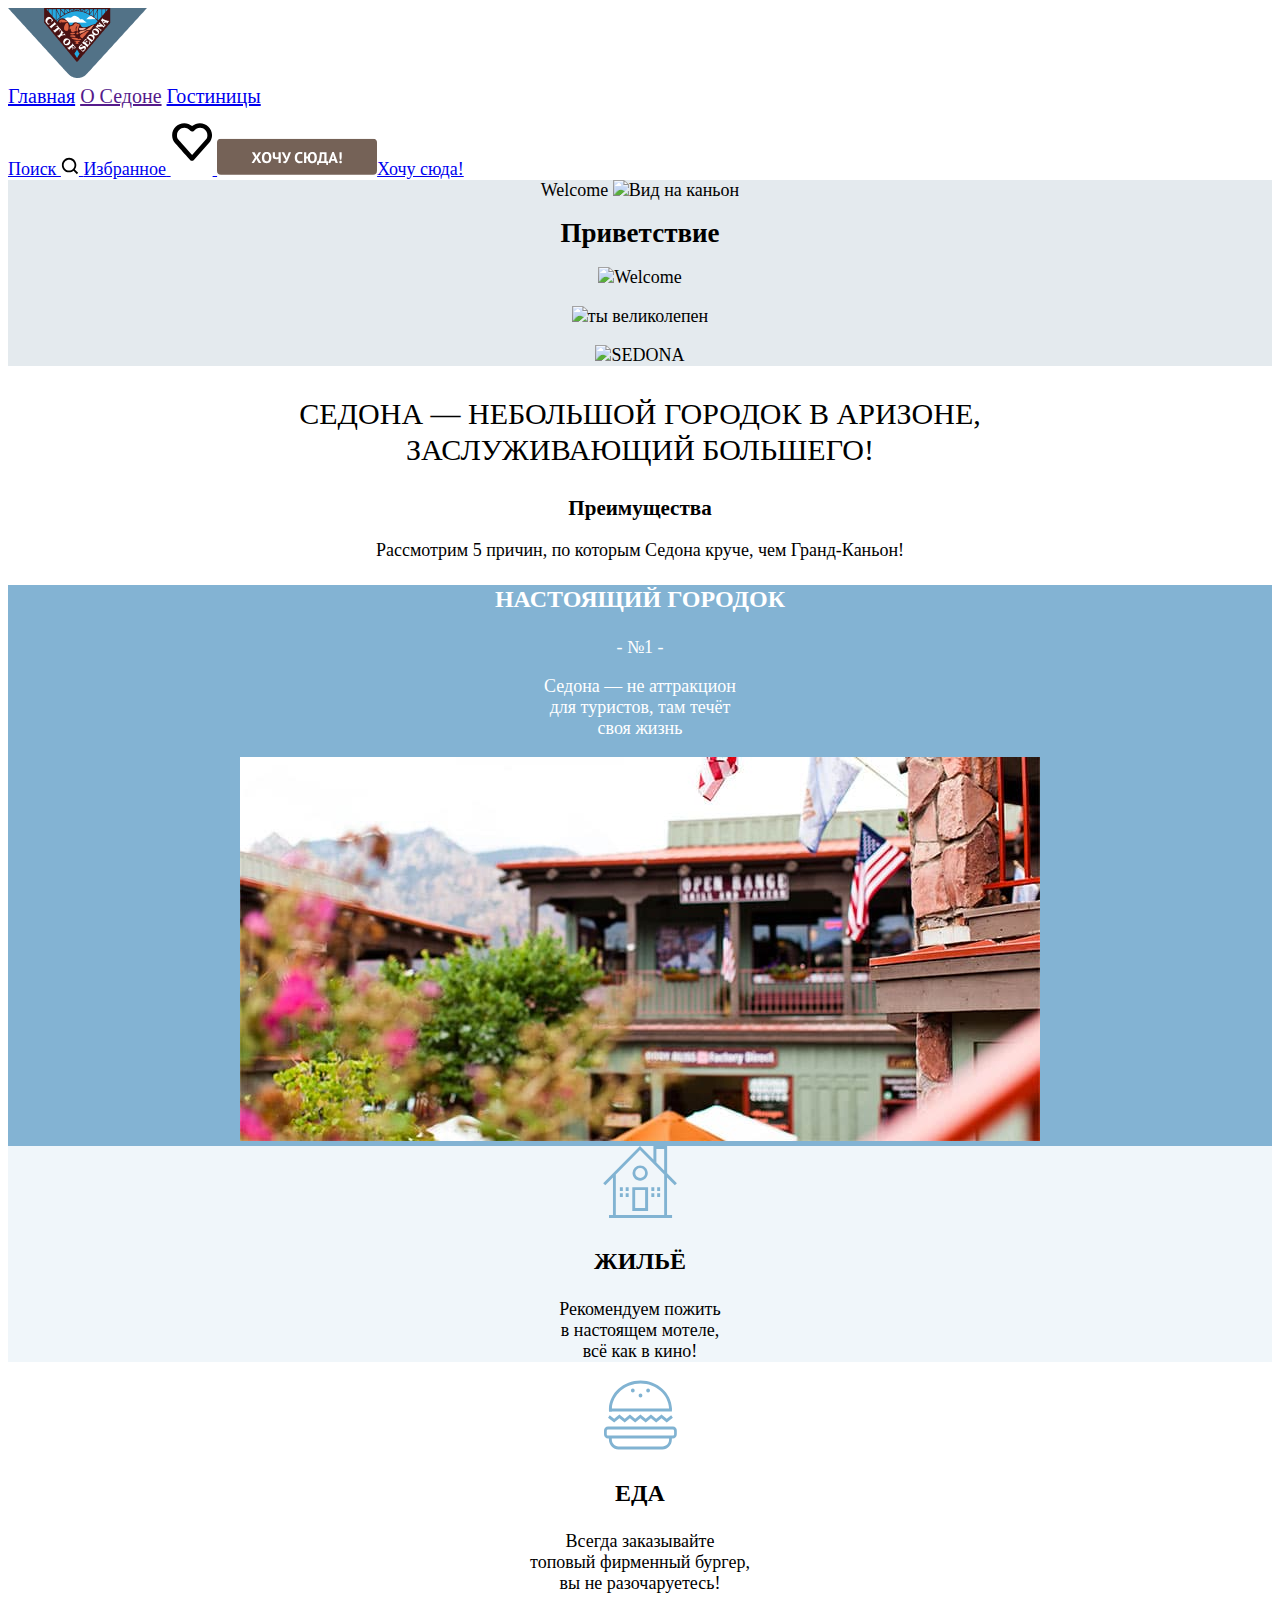
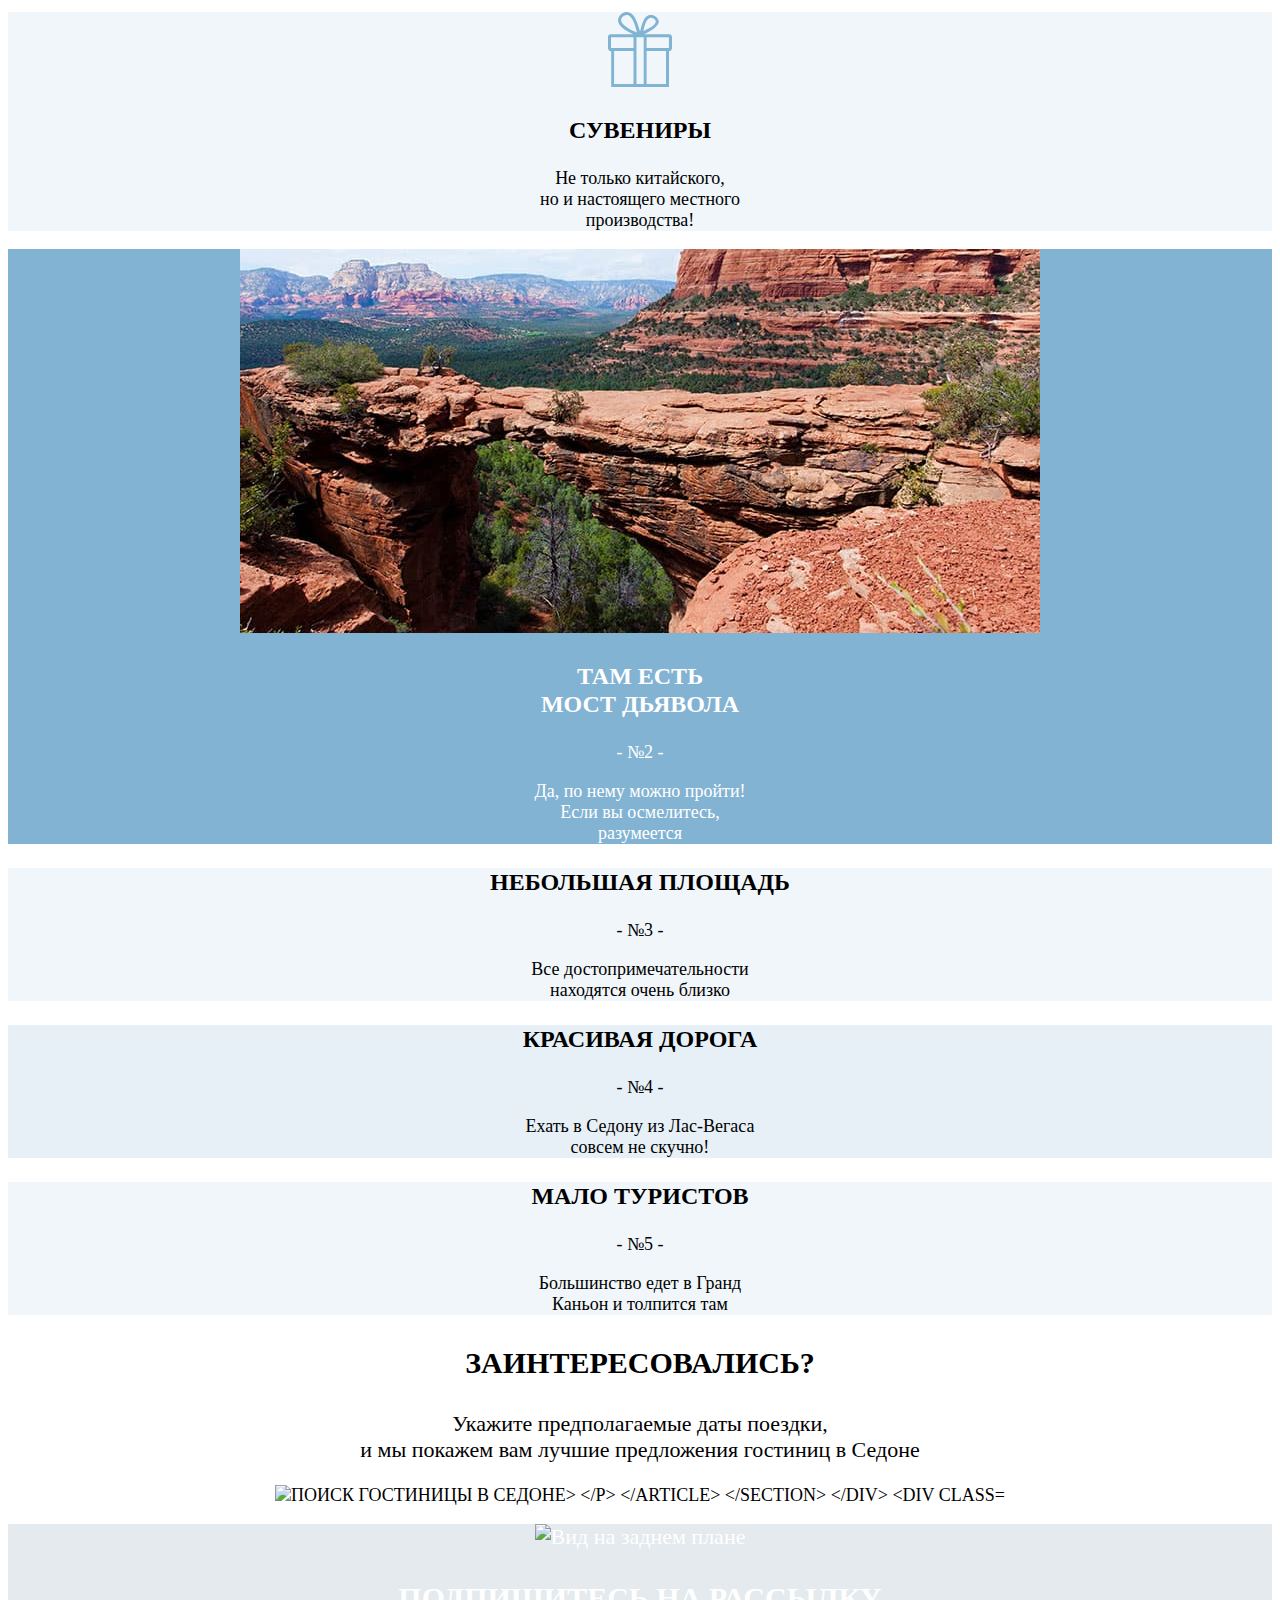
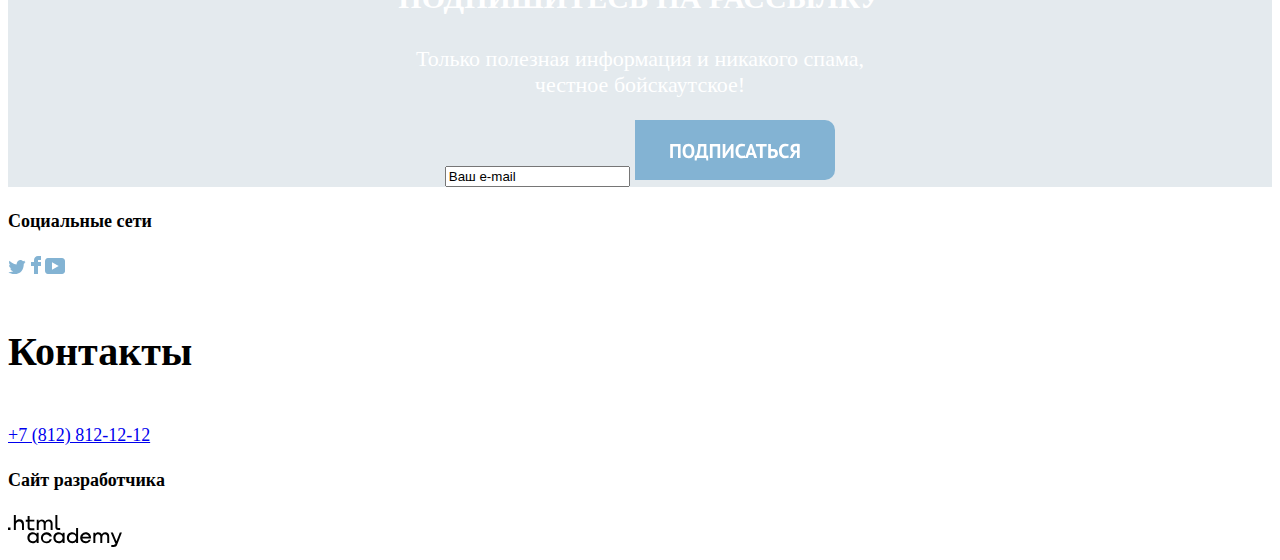
==== commit 6fef57b5: "Добивает стилизацию" ====
--- a/index.html
+++ b/index.html
@@ -27,7 +27,7 @@
             <img class="navigation-list-link-img" src="images/index/favorite.svg" width="42" height="66" alt="favorite">
             </a>
             <a class="navigation-link-button" href="catalog.html">
-            <img class="button" src="images/index/button.svg" width="160" height="37,24" alt="Хочу сюда!>
+            <img class="button" src="images/index/button-I want here.svg" width="160" height="37,24" alt="Хочу сюда!>
             </a>
     <a href="#" class="button">Хочу сюда!</a>
 </section>   
@@ -36,7 +36,7 @@
 <main class="main-index">
     <div class="containar-welcome"
     <h1 class="visually-hidden">Welcome</h1>
-    <img class="background" src="images/index/background-1.jpg" width="1200" height="485" alt="Вид на каньон">
+    <img class="background" src="images/index/background-1.jpg" width="1200" height="767" alt="Вид на каньон">
     <article class="Welcome">
         <h2 class="visually-hidden">Приветствие</h2>
         <p class="welcome">
@@ -163,8 +163,9 @@
     
     <section class="footer-contacts">
         <h4 class="visually-hidden">Контакты</h4>
-        <a href="tel:+7(495) 666-02-66">+7 (812) 812-12-12</a>
       </section>
+      <a href="tel:+7(495) 666-02-66">+7 (812) 812-12-12</a>
+   
       
     <section class="footer-Logo-HTML-ACADEMY">
         <h4 class="visually-hidden">Сайт разработчика</h4>
--- a/styles/styles.css
+++ b/styles/styles.css
@@ -40,7 +40,8 @@
         text-decoration: none;
         }
         .containar-welcome {
-        background-color: #e4eaee;
+        background-color: #e4eaee; /* намеренно поставила этот цвет фона, т.к. пока разбираюсь 
+        хотелось бы видеть, что меняется. background-color: #81B3D3 - это верный*/
         background-image: url("images/index/background-1.jpg");
         text-align: center;
         background-size: 100% auto;
@@ -92,6 +93,7 @@
         font-size: 22px;
         line-height: 26px; 
         }
+        /* фон не по макету, т.к. надо видеть, что пишу. по макету background-color:#83B3D3; кажется)))*/
         .e-mail-container {
         color:#ffffff;
         background-color:#e4eaee;
@@ -107,6 +109,7 @@
         line-height: 36px;
         font-weight: 700; 
         text-transform: uppercase;
+        text-decoration: none;
        }
        .footer-contacts {
         color:#000000;
@@ -119,7 +122,6 @@
         background-color: #3F5E72;
         background-image: url("images/catalog/background-1.jpg");
         text-decoration: none;
-        position: absolute;
        }        
        .containar-inner-title {
         font-size: 60px; 
@@ -146,10 +148,6 @@
        text-align: left;
        }
        .button {
-         
+        text-align: center; 
+        text-transform: uppercase; 
        }
-
-      
-       
-        
-       
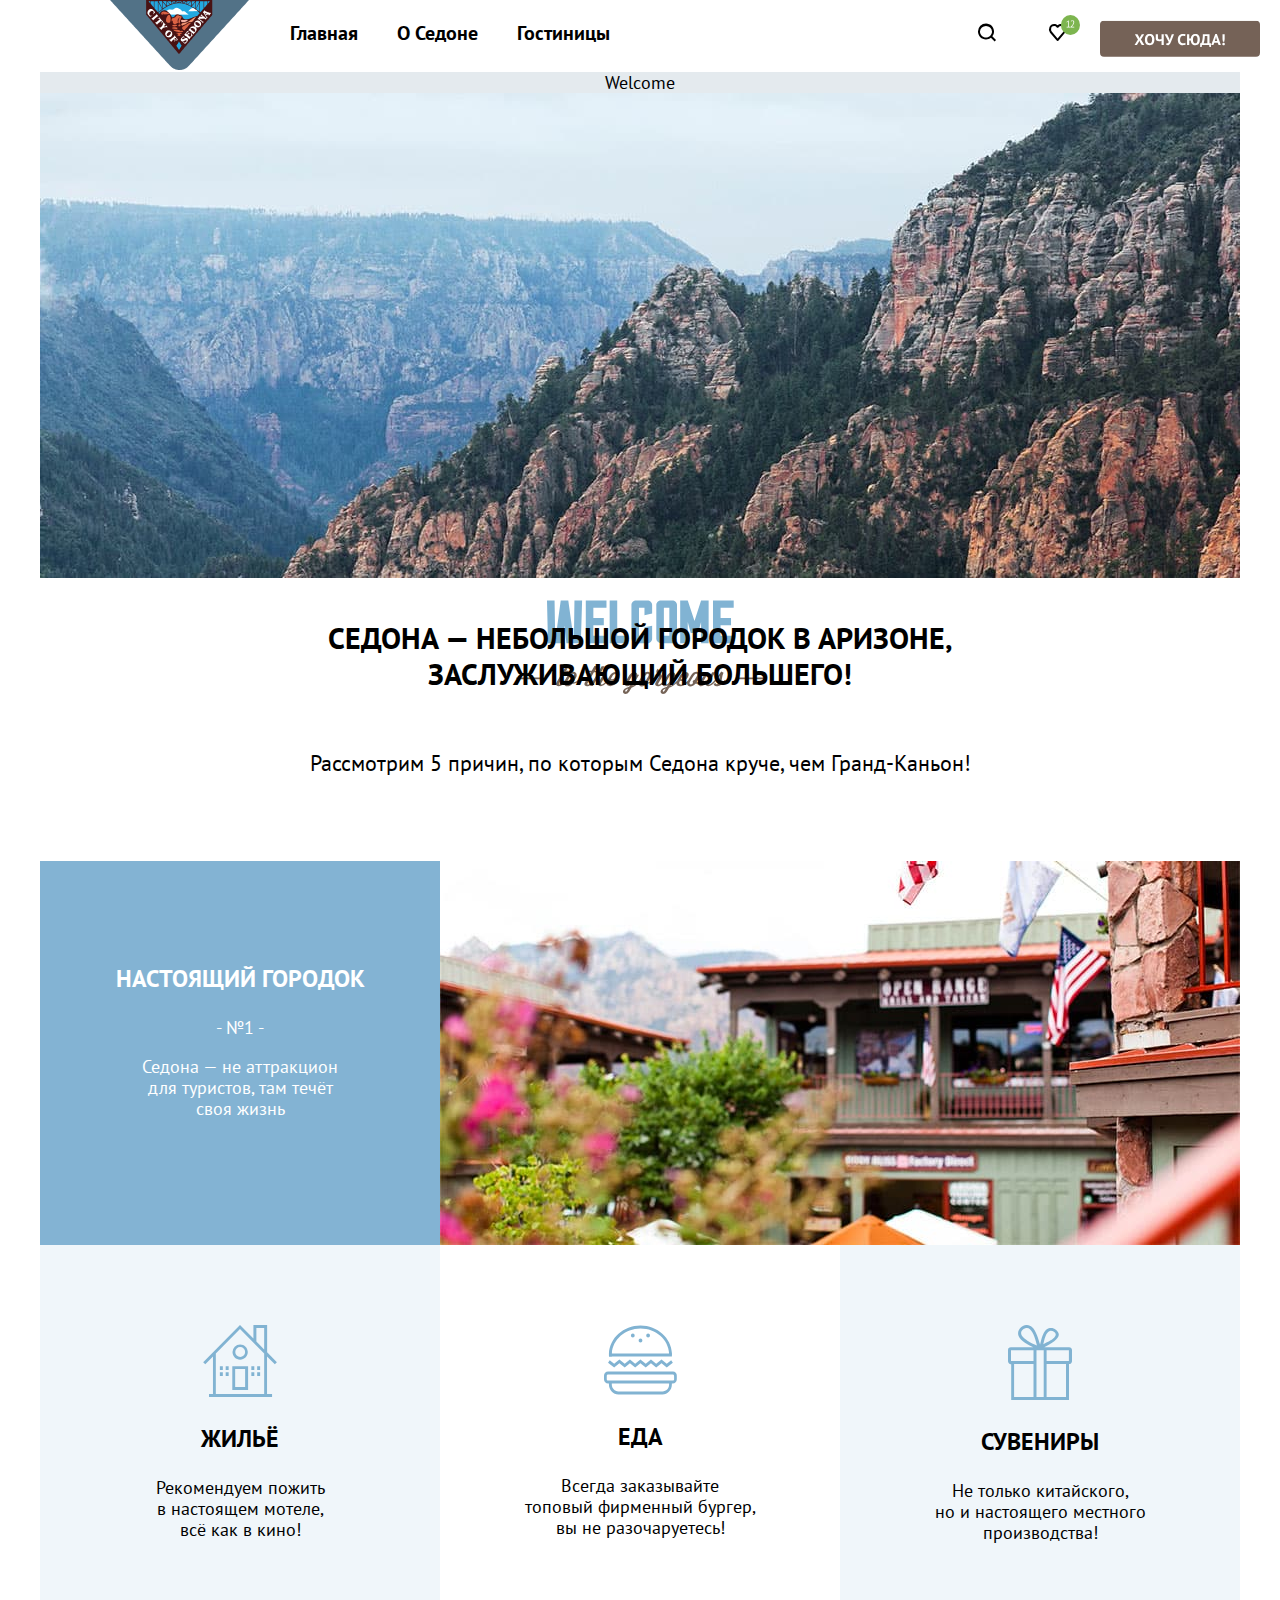
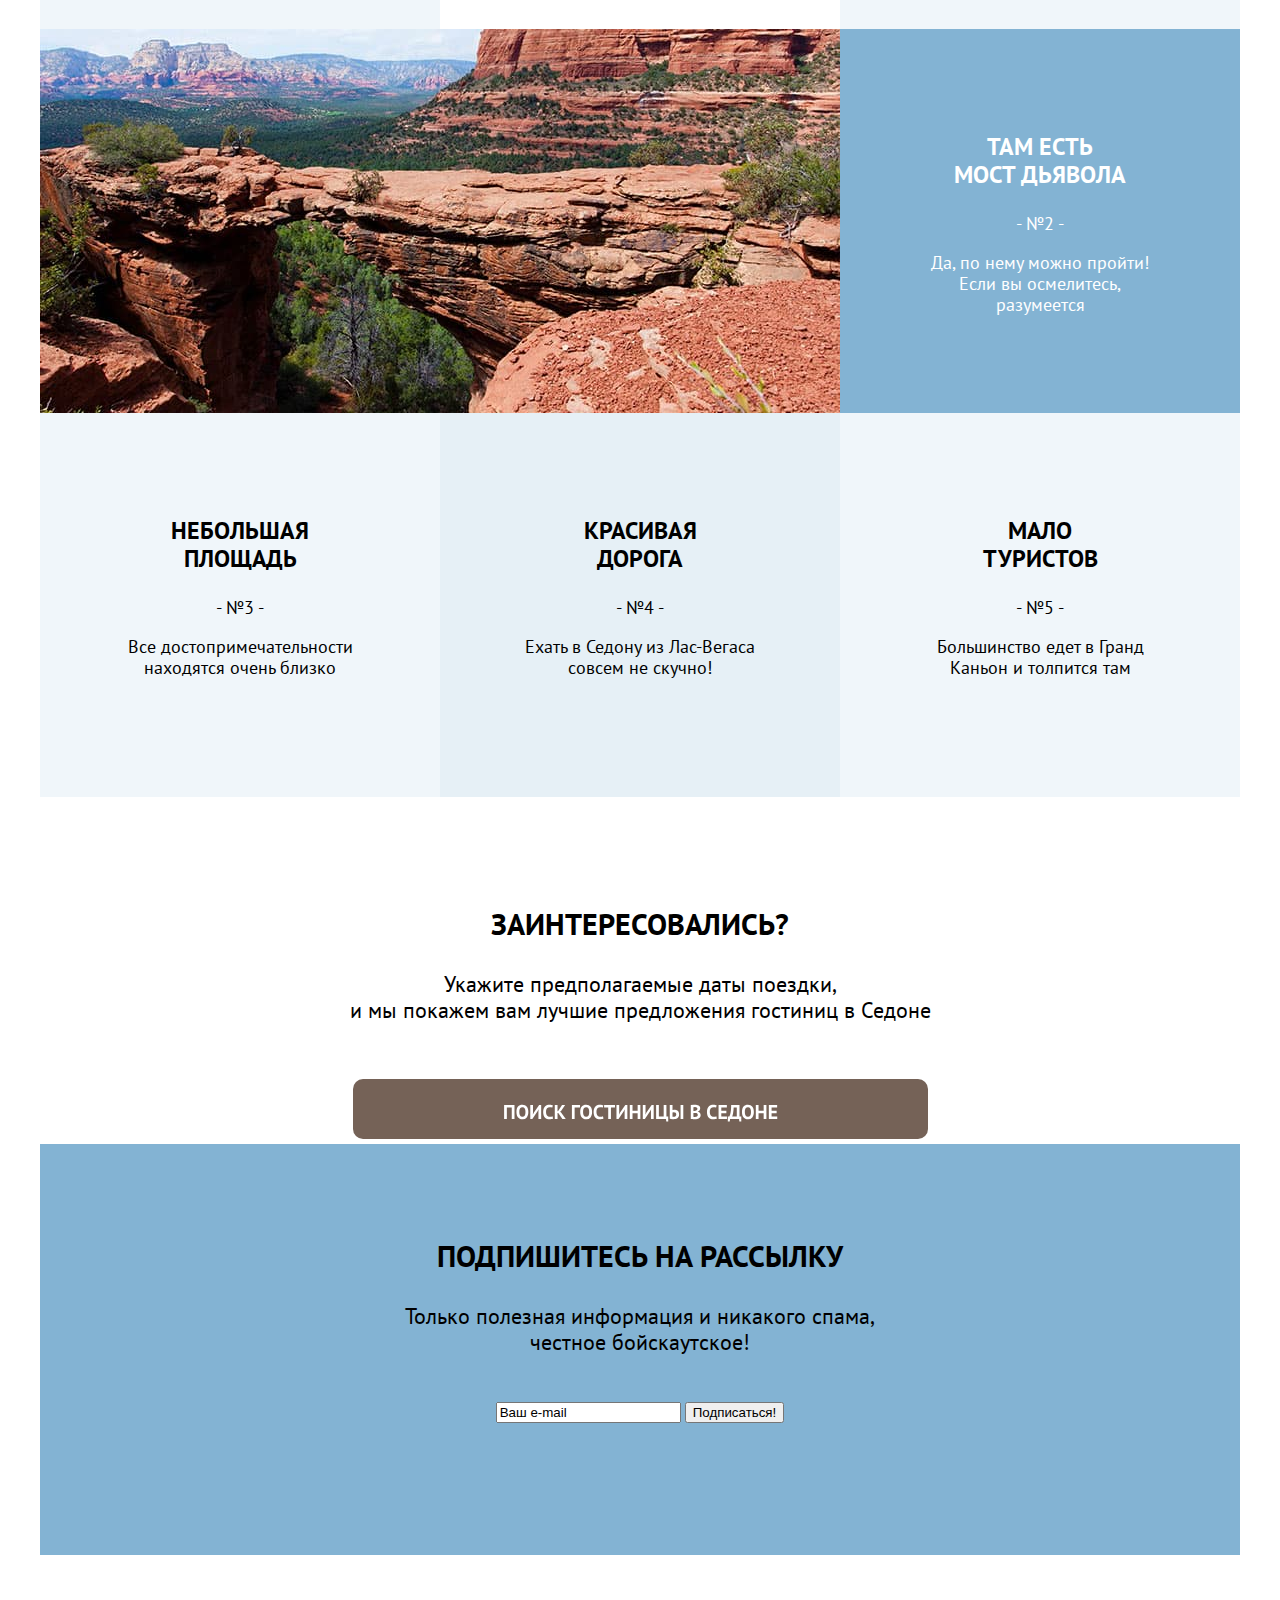
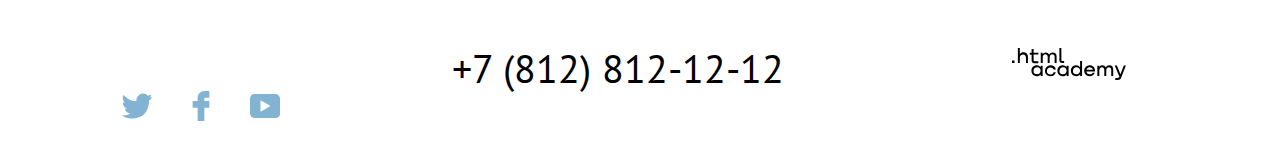
==== commit bb55004c: "1" ====
--- a/index.html
+++ b/index.html
@@ -4,171 +4,156 @@
 <meta charset="utf-8">
 <title>Седона</title>
 <link rel="stylesheet" href="styles/styles.css">
+<link rel="preconnect" href="https://fonts.googleapis.com">
+<link rel="preconnect" href="https://fonts.gstatic.com" crossorigin>
+<link href="https://fonts.googleapis.com/css2?family=PT+Sans:wght@400;700&display=swap" rel="stylesheet"> 
 </head>
 <body>
-    <header class="page-header">
-    <a class="page-header-logo" href="#">
-        <img class="logo" src="images/index/logo.png" width="139" height="70" alt="Логотип городка Седона">
-    </a>
-    <nav class="navigation">
-        <section class="navigation">
-        <a class="navigation-list">
-                <a class="navigation-link" href="#">Главная</a>
-                 <a class="navigation-link" href="">О Седоне</a>
-                  <a class="navigation-link" href="catalog.html">Гостиницы</a>
-        </nav>   
-        <section class="navigation-list">
-            <a class="navigation-list-link" href="#"><span class="visually-hidden">
-            Поиск
-            </span>
-            <img class="navigation-list-link-img" src="images/index/search.svg" width="18,05" height="18,01" alt="search">
-            </a>
-            <a class="navigation-list-link" href="#"><span class="visually-hidden">Избранное</span>
-            <img class="navigation-list-link-img" src="images/index/favorite.svg" width="42" height="66" alt="favorite">
-            </a>
-            <a class="navigation-link-button" href="catalog.html">
-            <img class="button" src="images/index/button-I want here.svg" width="160" height="37,24" alt="Хочу сюда!>
-            </a>
-    <a href="#" class="button">Хочу сюда!</a>
-</section>   
+<header class="page-header">
+<a class="page-header-logo" href="#">
+<img class="logo" src="images/index/logo.png" width="139" height="70" alt="Логотип городка Седона">
+</a>
+<nav class="navigation">
+<section class="navigation">
+<a class="navigation-list">
+<a class="navigation-link" href="#">Главная</a>
+<a class="navigation-link" href="#">О Седоне</a>
+<a class="navigation-link" href="catalog.html">Гостиницы</a>
+</nav>   
+<div class="navigation-user">
+<a class="navigation-user-1" href="catalog.html"><span class="visually-hidden">Поиск</span>
+<img class="navigation-user-img" src="images/index/search.svg" width="42" height="66" alt="search">
+</a>
+<a class="navigation-user-2" href="#"><span class="visually-hidden">Избранное</span>
+<img class="navigation-user-img" src="images/index/favorite.svg" width="42" height="66" alt="favorite">
+</a>
+<a class="navigation-user-3" href="catalog.html">
+<img class="button" src="images/index/button-I want here.svg" width="160" height="37,24" alt="I want here!">
+</a>
+</div> 
 </header>
-
-<main class="main-index">
-    <div class="containar-welcome"
-    <h1 class="visually-hidden">Welcome</h1>
-    <img class="background" src="images/index/background-1.jpg" width="1200" height="767" alt="Вид на каньон">
-    <article class="Welcome">
-        <h2 class="visually-hidden">Приветствие</h2>
-        <p class="welcome">
-        <img class="welcome" src="images/index/welcom.svg" width="187,7" height="44,7" alt="Welcome";
-        </p>
-        <p class ="img">     
-        <img class="welcome-description" src="images/index/to the gorgeous.svg" width="256" height="28,78" alt="ты великолепен">
-        </p>
-        <img class="welcome-description" src="images/index/SEDONA.png" width="465,7" height="212,77" alt="SEDONA">        
-    </article>
+<!-- Приветствие-->
+<main class="main-container main-index">
+<div class="page-container">
+<div class="containar-welcome"<h1 class="visually-hidden">Welcome</h1>
+<img class="background" src="images/index/background-1.jpg" width="1200" height="485" alt="Вид на каньон">
+<h2 class="visually-hidden">Приветствие</h2>
+<p class="welcome">
+<img class="welcome" src="images/index/welcom.svg" width="187,7" height="44,7" alt="Welcome"
+</p>
+<p class ="img">     
+<img class="welcome-description" src="images/index/to the gorgeous.svg" width="256" height="28,78" alt="ты великолепен">
+</p>
+<img class="welcome-description" src="images/index/Sedona.svg" width="465,7" height="212,77" alt="SEDONA">        
 </div>
+</div>
+<!-- Преимущества -->
 <div class="index-advantages>
-<section class="advantages-container">
-    <article class="advantages-text">
-    <p class="description-text">Седона — небольшой городок в Аризоне,<br> заслуживающий большего!</p>
-    <h3 class="visually-hidden">Преимущества</h3>
-    <p>Рассмотрим 5 причин, по которым Седона круче, чем Гранд-Каньон!</p>
+<article class="advantages-text">
+<p class="description-text">Седона — небольшой городок в Аризоне,<br> заслуживающий большего!</p>
+<h3 class="visually-hidden">Преимущества</h3>
+<p class="advantages-text-hidden">Рассмотрим 5 причин, по которым Седона круче, чем Гранд-Каньон!</p>
+</article>
+</div>
+<div class="advantages-container-1">
+<article class="advantages-text">
+<p class="advantages-title">Настоящий городок</p>
+<p class="advantages-number">- №1 -</p>
+<p class="advantages-recommendation">Седона — не аттракцион<br> для туристов, там течёт<br> своя жизнь</p>
+</article>
+<img class="advantages-foto" src="images/index/photo-1.jpg" width="800" height="384" alt="Фото городка Седона">
+</div>
+<div class="column-advantages">
+<section class="advantages-containar-2">
+<article class="advantages-text">
+<img class="advantages-icon-house" src="images/index/icon-1.svg" width="74,7" height="72" alt="Иконка Домик">
+<a href="catalog.html">
+</a>
+<p class="advantages-title">Жильё</p>
+<p class="advantages-recommendation">Рекомендуем пожить<br> в настоящем мотеле,<br> всё как в кино!</p> 
 </article>
 </section>
-
-<section class="advantages-container-one">
-    <article class="advantages-text">
-        <p class="advantages-title">Настоящий городок</p>
-        <p class="advantages-number">- №1 -</p>
-        <p class="advantages-recommendation"></p>Седона — не аттракцион<br> для туристов, там течёт<br> своя жизнь</p>
-    </article>
-        <img class="advantages-foto" src="images/index/photo-1.jpg" width="800" height="384" alt="Фото городка Седона">
+<section class="advantages-containar-3">
+<article class="advantages-text">
+<img class="advantages-icon-food" src="images/index/icon-2.svg" width="73,81" height="70" alt="Иконка Гамбургер">
+<p class="advantages-title">Еда</p>
+<p class="advantages-recommendation">Всегда заказывайте<br> топовый фирменный бургер,<br> вы не разочаруетесь!</p> 
+</article>
 </section>
-
-<section class="advantages-containar-two">
-    <article class="advantages-text">
-        <img class="advantages-icon-house" src="images/index/icon-1.svg" width="74,7" height="72" alt="Иконка Домик">
-        <a href="catalog.html">
-        </a>
-        <p class="advantages-title">Жильё</p>
-        <p class="advantages-recommendation">Рекомендуем пожить<br> в настоящем мотеле,<br> всё как в кино!</p> 
-    </article>
-</section>
-
-<section class="advantages-containar-three">
-    <article class="advantages-text">
-        <img class="advantages-icon-food" src="images/index/icon-2.svg" width="73,81" height="70" alt="Иконка Гамбургер">
-        <p class="advantages-title">Еда</p>
-        <p class="advantages-recommendation">Всегда заказывайте<br> топовый фирменный бургер,<br> вы не разочаруетесь!</p> 
-    </article>
-</section>
-
-<section class="advantages-containar-four">
-    <article class="advantages-text">
-        <img class="advantages-icon-souvenirs" src="images/index/icon-3.svg" width="64" height="75,95" alt="Иконка Подарок">
-        <p class="advantages-title">Сувениры</p>
-        <p class="advantages-description">Не только китайского,<br> но и настоящего местного<br> производства!</p> 
-    </article>
-</section>
-
-<section class="advantages-container-five">
-    <img class="advantages-foto" src="images/index/photo-2.jpg" width="800" height="384" alt="Фото каньона Мост Дьявола">
-    <article class="advantages-text">
-        <p class="advantages-title">Там есть<br> мост дьявола</p>
-        <p class="advantages-number">- №2 -</p>
-        <p class="advantages-description">Да, по нему можно пройти!<br> Если вы осмелитесь,<br> разумеется</p>
-    </article>    
-</section>
-
-<section class="advantages-container-six">
-    <article class="advantages-text">
-        <p class="advantages-title">Небольшая площадь</p>
-        <p class="advantages-number">- №3 -</p>
-        <p class="advantages-description">Все достопримечательности<br> находятся очень близко</p>
-    </article>    
-</section>
-
-<section class="advantages-container-seven">
-    <article class="advantages-text">
-        <p class="advantages-title">Красивая дорога</p>
-        <p class="advantages-number">- №4 -</p>
-        <p class="advantages-description">Ехать в Седону из Лас-Вегаса<br> совсем не скучно!</p>
-    </article>    
-</section>
-
-<section class="advantages-container-eight">
-    <article class="advantages-text">
-        <p class="advantages-title">Мало туристов</p>
-        <p class="advantages-number">- №5 -</p>
-        <p class="advantages-description">Большинство едет в Гранд<br> Каньон и толпится там</p>
-    </article>    
+<section class="advantages-containar-4">
+<article class="advantages-text">
+<img class="advantages-icon-souvenirs" src="images/index/icon-3.svg" width="64" height="75,95" alt="Иконка Подарок">
+<p class="advantages-title">Сувениры</p>
+<p class="advantages-description">Не только китайского,<br> но и настоящего местного<br> производства!</p> 
+</article>
 </section>
 </div>
-
-<div class="offers">
-<section class="offers-container">
-    <article class="offers-text">
-        <p class="offers-title">ЗАИНТЕРЕСОВАЛИСЬ?</p>
-        <p class="offers-description">Укажите предполагаемые даты поездки,<br> и мы покажем 
-        вам лучшие предложения гостиниц в Седоне</p>
-        <p class="button" href="catalog.html">
-        <img class="button" src="images/index/search-hotel-Sedona.svg" width="575" height="60" alt="ПОИСК ГОСТИНИЦЫ В СЕДОНЕ>
-        </p>
-    </article>    
+<section class="advantages-container-5">
+<img class="advantages-foto" src="images/index/photo-2.jpg" width="800" height="384" alt="Фото каньона Мост Дьявола">
+<article class="advantages-text">
+<p class="advantages-title">Там есть<br> мост дьявола</p>
+<p class="advantages-number">- №2 -</p>
+<p class="advantages-description">Да, по нему можно пройти!<br> Если вы осмелитесь,<br> разумеется</p>
+</article>    
+</section>
+<div class="column-advantages">
+<section class="advantages-container-6">
+<article class="advantages-text">
+<p class="advantages-title">Небольшая<br>площадь</p>
+<p class="advantages-number">- №3 -</p>
+<p class="advantages-description">Все достопримечательности<br> находятся очень близко</p>
+</article>    
+</section>
+<section class="advantages-container-7">
+<article class="advantages-text">
+<p class="advantages-title">Красивая<br>дорога</p>
+<p class="advantages-number">- №4 -</p>
+<p class="advantages-description">Ехать в Седону из Лас-Вегаса<br> совсем не скучно!</p>
+</article>    
+</section>
+<section class="advantages-container-8">
+<article class="advantages-text">
+<p class="advantages-title">Мало<br>туристов</p>
+<p class="advantages-number">- №5 -</p>
+<p class="advantages-description">Большинство едет в Гранд<br> Каньон и толпится там</p>
+</article>    
 </section>
 </div>
-
-<div class="e-mail">
-<section class="e-mail-container">
-    <article class="e-mail-text">
-        <img class="background" src="images/index/background-2.jpg" width="1200" height="411" alt="Вид на заднем плане">
-        <p class="e-mail-title">ПОДПИШИТЕСЬ НА РАССЫЛКУ</p>
-        <p class="e-mail-description">Только полезная информация и никакого спама,<br>честное бойскаутское!</p>
-        <input type="text" name="e-mail" value="Ваш e-mail">
-        <img class="submit" src="images/index/button-e-mail.svg" width="200" height="61" alt="Подписаться"
-        <input type="submit" value="Подписаться!">
-    </article>    
+<div class="offers-container">
+<p class="offers-text"></p>
+<p class="offers-title">ЗАИНТЕРЕСОВАЛИСЬ?</p>
+<p class="offers-description">Укажите предполагаемые даты поездки,<br> и мы покажем 
+вам лучшие предложения гостиниц в Седоне</p>
+<a class="button" href="catalog.html">
+<img class="button" src="images/index/search-hotel-Sedona.svg" width="575" height="60" alt="ПОИСК ГОСТИНИЦЫ В СЕДОНЕ"
+</div>
+<div class="e-mail-main-page">
+<section class="e-mail-main-page">
+<article class="e-mail-text">
+<p class="e-mail-title">ПОДПИШИТЕСЬ НА РАССЫЛКУ</p>
+<p class="e-mail-description">Только полезная информация и никакого спама,<br>честное бойскаутское!</p>
+<input type="text" name="e-mail" value="Ваш e-mail">
+<input type="submit" value="Подписаться!">
+</article>    
 </section>
-</div>
+</div> 
 </main>
 </body>
 <footer class="page-footer">
-    <section class="footer-social">
-        <h4 class="page-footer-title"><span class="visually-hidden">Социальные сети</span></h4>
-            <a href="https://twitter.com/htmlacademy_ru"><img src="images/index/twitter.svg" width="18" height="14,96" class="icon-style" alt="Twitter icon"></a>
-            <a href="https://www.facebook.com/htmlacademy"><img src="images/index/facebook.svg" width="10" height="18" class="icon-style" alt="facebook icon"></a>
-            <a href="https://www.youtube.com/c/HTMLAcademyRUS"><img src="images/index/youtube.svg" width="20,1" height="16" class="icon-style" alt="youtube icon"></a>
-    </section>
-    
-    <section class="footer-contacts">
-        <h4 class="visually-hidden">Контакты</h4>
-      </section>
-      <a href="tel:+7(495) 666-02-66">+7 (812) 812-12-12</a>
-   
-      
-    <section class="footer-Logo-HTML-ACADEMY">
-        <h4 class="visually-hidden">Сайт разработчика</h4>
-        <a href="https://htmlacademy.ru"><img src="images/index/Logo-HTML-ACADEMY.svg" width="114,9" height="32,9" alt="Логотип разработчика">   
-    </footer>
+<div class="page-footer-container">
+<section class="page-footer-socials">
+<h4 class="page-footer-socials-title"><span class="visually-hidden">Социальные сети</span></h4>
+<a href="https://twitter.com/htmlacademy_ru"><img src="images/index/twitter.svg" width="18" height="14,96" class="icon-style" alt="Twitter-icon"></a>
+<a href="https://www.facebook.com/htmlacademy"><img src="images/index/facebook.svg" width="10" height="18" class="icon-style" alt="facebook-icon"></a>
+<a href="https://www.youtube.com/c/HTMLAcademyRUS"><img src="images/index/youtube.svg" width="20,1" height="16" class="icon-style" alt="youtube-icon"></a>
+</section>
+<section class="page-footer-contacts">
+<h4 class="visually-hidden">Контакты</h4>
+<a href="tel:+7(495) 666-02-66">+7 (812) 812-12-12</a>
+</section>
+<section class="page-footer-Logo">
+<h4 class="visually-hidden">Сайт разработчика</h4>
+<a href="https://htmlacademy.ru"><img src="images/index/Logo-HTML-ACADEMY.svg" width="114,9" height="32,9" alt="Логотип разработчика">   
+</div>
+</footer>
 </html>--- a/styles/styles.css
+++ b/styles/styles.css
@@ -1,58 +1,142 @@
 @font-face {
-  font-family: "PT Sans";
+  font-family: "PT Sans","Arial", sans-serif;
   font-style: normal;
   font-weight: 400;
   src: url("fonts/pt-sans-regular.woff2") format("woff2");
   font-display: swap;
   }
   @font-face {
-    font-family: "PT Sans";
+    font-family: "PT Sans","Arial", sans-serif;
     font-style: normal;
     font-weight: 700;
     src: url("fonts/pt-sans-regular.woff2") format("woff2");
     font-display: swap;
     }
     @font-face {
-      font-family: "PT Sans";
+      font-family: "PT Sans","Arial", sans-serif;
       font-style: italic;
       font-weight: 400;
       src: url("fonts/pt-sans-regular.woff2") format("woff2");
       font-display: swap;
       }
       @font-face {
-        font-family: "PT Sans";
+        font-family: "PT Sans","Arial", sans-serif;
         font-style: italic;
         font-weight: 700;
         src: url("fonts/pt-sans-regular.woff2") format("woff2");
         font-display: swap;
         }
+        html {
+        height: 100%;
+        }
         body {
+        text-align: center;
+        margin: 0;
+        display: flex;
+        min-height: 100%;
+        flex-direction: column;
         font-family: "PT Sans"; sans-serif;
         font-size: 18px;
         line-height: 21px;
         color: #000000;
         background-color: #ffffff;
         }
-        .navigation {
+        .visually-hidden {
+        position: absolute;
+        width: 1px;
+        height: 1px;
+        margin: -1px;
+        padding: 0;
+        border: 0;
+        clip: rect(0 0 0 0);
+        overflow: hidden;
+        }
+        .page-header {
+        display: flex;
+        width: 1200px;
+        margin: 0 auto;
         color:#000000;
         font-size: 20px;
         line-height: 26px;
         text-decoration: none;
         }
+        .logo {
+        display: block;
+        width: 139px;
+        margin-left: 70px;
+        }
+        .navigation-list {
+        display: flex;
+        flex-wrap: wrap;
+        padding-top: 20px;
+        }
+        .navigation {
+        width: 435px;
+        margin: 0;
+        }
+        .navigation-link {
+        font-size: 20px;
+        line-height: 26px;
+        font-weight: 700;
+        color:#000000;
+        margin-right:34px;
+        text-decoration: none;
+        list-style-type: none; 
+        }
+        .navigation-user {
+        display: flex;
+        justify-content: space-evenly;
+        width: 300px;
+        margin-left: 282px;
+        }
+        navigation-user-1 {
+        display: flex; 
+        width: 42px;
+        height: 66px;
+        margin-right: 20px;
+        }
+        .navigation-user-2 {
+         display: flex;
+         margin-left: 30px;
+         margin-right: 20px;
+        }
+        .navigation-user-3 {
+        margin-right: 70px; 
+        margin-top: 20px;
+        }
+        .main-container {
+        flex-grow: 1;
+        }
         .containar-welcome {
-        background-color: #e4eaee; /* намеренно поставила этот цвет фона, т.к. пока разбираюсь 
-        хотелось бы видеть, что меняется. background-color: #81B3D3 - это верный*/
-        background-image: url("images/index/background-1.jpg");
-        text-align: center;
+        display: block;
+        background: url("images/index/background-1.jpg") no-repeat;
+        background-color: #e4eaee; 
+        width: 1200px;
+        height: 485px;
+        margin: auto;
         background-size: 100% auto;
         }
-        div {
-        text-align: center;
+        .advantages-text-hidden {
+        margin-bottom: 80px;
+        font-size: 22px;
+        line-height: 36px;
         }
         .description-text {
+        display: flex;
+        justify-content: center;
+        padding-top: 63px;
+        padding-bottom: 31px;
         font-size: 30px;
+        font-weight: 700;
         line-height:36px;
+        width: 1200px;
+        margin: 0 auto;
         text-transform: uppercase;
+        }
+        .advantages-text {
+        padding-top: 80px;
+        width: 400px;
+        height: 384px;
         }
         .advantages-title {
         font-size: 24px;
@@ -60,94 +144,335 @@
         font-weight: 700;
         text-transform: uppercase;
         }
-        .advantages-container-one {
+        .advantages-container-1 {
+        display: flex;
+        justify-content: space-between;
+        width: 1200px;
+        height: 384px;
+        margin: 0 auto;
         color: #ffffff;
         background-color: #83B3D3;
         }
-        .advantages-containar-two {
+        .advantages-containar-2 {  
+        display: flex;
+        justify-content: space-between;
+        width: 400px;
+        height: 384px;
         background-color: rgba(131, 179, 211, 0.12);
         }
-        .advantages-containar-four {
+        .advantages-containar-3{
+        display: flex;
+        justify-content: space-between;
+        width: 400px;
+        }
+        .advantages-containar-4 {
+        width: 400px;  
         background-color: rgba(131, 179, 211, 0.12);
         }
-        .advantages-container-five {
+        .column-advantages {
+        display: flex;
+        justify-content: space-between;
+        width: 1200px;
+        height: 384px;
+        margin: 0 auto;
+        }
+        .advantages-container-5 {
+        display: flex;
+        justify-content: space-between;
+        width: 1200px;
+        height: 384px;
+        margin: 0 auto;
         color: #ffffff;
         background-color: #83B3D3;
         }
-        .advantages-container-six {
+        .advantages-container-6 {
+        display: flex;
+        justify-content: space-between;  
         background-color: rgba(131, 179, 211, 0.12);
         }
-        .advantages-container-seven {
+        .advantages-container-7 {
+        display: flex;
+        justify-content: space-between;
         background-color: rgba(131, 179, 211, 0.2);
         }
-        .advantages-container-eight {
+        .advantages-container-8 {
+        display: flex;
+        justify-content: space-between;
         background-color: rgba(131, 179, 211, 0.12);
         } 
+        .offers {
+        width: 1200px;
+        display: flex;
+        justify-content: space-between;
+        margin: 0 auto;
+        }
         .offers-title {
+        display: flex;
+        justify-content: center;
+        padding-bottom: 29px;
+        padding-top: 91px;
         font-size: 30px;
         line-height: 36px;
         font-weight: 700;
         text-transform: uppercase;
+        width: 720px;
+        margin: 0 auto;
         }
         .offers-description {
+        display: flex;
+        justify-content: center;
+        padding-bottom: 56px;
         font-size: 22px;
         line-height: 26px; 
-        }
-        /* фон не по макету, т.к. надо видеть, что пишу. по макету background-color:#83B3D3; кажется)))*/
-        .e-mail-container {
+        width: 720px;
+        margin: 0 auto;
+        }
+        .e-mail-text {
+        width: 1200px;
+        height: 411px;
+        }
+        .e-mail-main-page {
+        display: flex;
+        justify-content: center;  
+        background: url("images/index/background-2.jpg") no-repeat;
+        width: 1200px;
+        height: 411px;
+        background-color: #83B3D3;
+        justify-content: space-between;
+        margin: 0 auto;
+        }
+        .e-mail-title {
+        display: flex;
+        justify-content: center; 
+        font-size: 30px;
+        line-height: 36px;
+        font-weight: 700;
+        margin-top: 94px;
+        margin-bottom: 29px;
         color:#ffffff;
-        background-color:#e4eaee;
-        background-image: url("images/index/background-2.jpg");
-        background-size: 100% auto;
-        background-repeat: no-repeat;
-        background-attachment: fixed;
+        text-transform: uppercase; 
+        text-decoration: none;
+        }
+        .e-mail-description {
+        display: flex;
+        justify-content: center;
+        margin: 0;
+        margin-bottom: 46px; 
         font-size: 22px;
         line-height: 26px;
-        }
+        color:#ffffff;
+        text-transform: none;
+        }
+       .page-footer {
+        width: 1200px;
+        display: flex;
+        margin: 0 auto;
+       }
+       .page-footer-container {
+        display: flex;
+        width: 1200px;
+        height: 120px;
+        margin: 0 auto;
+        margin-top: 93px;
+        justify-content: space-between;
+       }
+       .page-footer-socials {
+        justify-content: space-between;
+        width: 250px;
+        margin-left: 72px;
+       }
+       .page-footer-socials-title {
+        display: flex; 
+        justify-content: space-between;
+       }
+       .icon-style {
+        min-height: 30px;
+        min-width: 30px;
+        padding-right: 29px;
+       }
+        .page-footer-contacts {
+        width: 720px;
+        font-size: 40px;
+        line-height: 40px;
+        padding-bottom: 30px;
+       }
+       a {
+       text-decoration: none;
+       color: #000000;
+       }
+       .page-footer-Logo {
+        display: flex;
+        justify-content: center;
+        width: 240px;
+        padding-left: 53px;
+        margin-right: 72px;
+       }
+       /*Каталог*/
+       .main-catalog {
+        background: url("images/catalog/background-1.jpg") no-repeat;
+        display: flex;
+        width: 1200px;
+        background-size: 100% auto;
+        margin: 0 auto;
+       }
+       .containar-inner-title {
+        width: 1200px;
+        display: flex;
+        justify-content: start;
+        font-size:60px;
+        padding-left: 71px;
+        padding-top: 35px;
+        line-height:77,64px;
+        margin-top: 0;
+        margin-bottom: 16px;
+        color: #ffffff;
+       }
+        .breadcrumbs-link {
+          display: flex; 
+          color: #ffffff;
+        text-decoration: none;
+
+        }  
+       .filters {
+        display: flex;
+        justify-content: space-around; 
+        flex-wrap: wrap;
+        width: 1200px;
+        color: #ffffff;
+       } 
+       .inner-title {
+        font-size:16px;
+        line-height:20,7px;  
+       }
+       .containar-inner-filters {
+        display: flex;
+        flex-direction: column;
+        font-size:20px;
+        line-height:25,88px;
+        color: #ffffff;
+        text-decoration: none;
+       } 
+       .breadcrumbs-icon-1 {
+        display: flex; 
+        padding-left: 73px;
+        padding-top: 8px;
+       }
+       .breadcrumbs-icon-2 {
+        display: flex; 
+        padding-left: 73px;
+        padding-top: 8px;
+       }
+       .filter-1 {
+        display: flex;
+        flex-direction: column;
+        align-items: flex-start;
+        margin: 0
+        width: 300px;
+       }
+       .control-input {
+        margin-left: -35px;
+       }
+       .filter-2 {
+        display: flex;
+        flex-direction: column;
+        align-items: flex-start;
+       }
+       .filter-3 {
+        display: flex;
+        flex-direction: column;
+        align-items: flex-start;
+       }
+       .button {
+        font-size: 16px;
+        line-height: 20,7px;
+       }
+      
+       .control-input {
+        font-size:18px;
+        line-height:23,29px;
+        align-items: flex-start;
+       }
+       .main-container { 
+        display: inline-block;
+       }
+      .catalog-search{
+      display: inline-block;
+      font-size:30px;
+      line-height:38,82px;
+      text-transform: uppercase;
+      padding-top: 44px;
+      }
+      .select-control{
+      margin-left: 191px;
+      font-size: 18px;
+      line-height: 23,29px;
+      }
+      option {
+      font-size: 18px;
+      line-height: 23,29px;
+      }
+      .hotels {
+      display: flex;
+       }
+      .pagination-container {
+      display: flex;
+      padding: 30px 57px;
+      }
+      .pagination {
+      display: flex;
+      margin: 0;
+      padding: 0;
+      list-style-type: none;
+      }
+      .pagination-link {
+      display: block;
+      box-sizing: border-box;
+      width: 55px;
+      height: 55px;
+      padding: 14px 20px;
+      line-height: 16px;
+      font-weight: 700;
+      color: #ffffff;
+      background-color: #83B3D3;
+      text-decoration: none;
+      }
+      .pagination-link:hover {
+      background-color: #ffffff;
+      }
+      .pagination-link:focus {
+      outline: 2px solid #F2F2F2;
+      background-color: #83B3D3;
+      }
+      .pagination-current {
+      color: #000000;
+      background-color: #F2F2F2;
+      }
+
+       .e-mail-catalog {
+       display: flex;
+       justify-content: center;
+       color:#000000;
+       background-color: #ffffff;
+       }
        .e-mail-title {
+        display: flex;
+        justify-content: center; 
         font-size: 30px;
         line-height: 36px;
-        font-weight: 700; 
-        text-transform: uppercase;
-        text-decoration: none;
-       }
-       .footer-contacts {
+        font-weight: 700;
+        margin-top: 94px;
+        margin-bottom: 29px;
         color:#000000;
-        font-size: 40px;
-        line-height: 40px;
-        text-decoration: none;
-       }
-       .containar-main {
-        color: #ffffff;
-        background-color: #3F5E72;
-        background-image: url("images/catalog/background-1.jpg");
-        text-decoration: none;
-       }        
-       .containar-inner-title {
-        font-size: 60px; 
-        line-height: 77,64px;
-        text-align: left;
-       }
-       .breadcrumbs { 
-        text-align: left;
-        text-decoration: none;
-       }
-       .breadcrumbs-link {
-        font-size: 16px;
-        line-height: 20,7px; 
-        color: #ffffff;
-        text-decoration: none; 
-       }
-       .filters {
-        font-size: 20px;
-        line-height: 25,88px;
-        text-align: left;  
-       }
-       .label {
-       line-height: 23,29px;
-       text-align: left;
-       }
-       .button {
-        text-align: center; 
         text-transform: uppercase; 
-       }
+        text-decoration: none;
+       }
+       .e-mail-description {
+        display: flex;
+        justify-content: center;
+        margin: 0;
+        margin-bottom: 46px; 
+        font-size: 22px;
+        line-height: 26px;
+        color:#000000;
+        text-transform: none;
+       }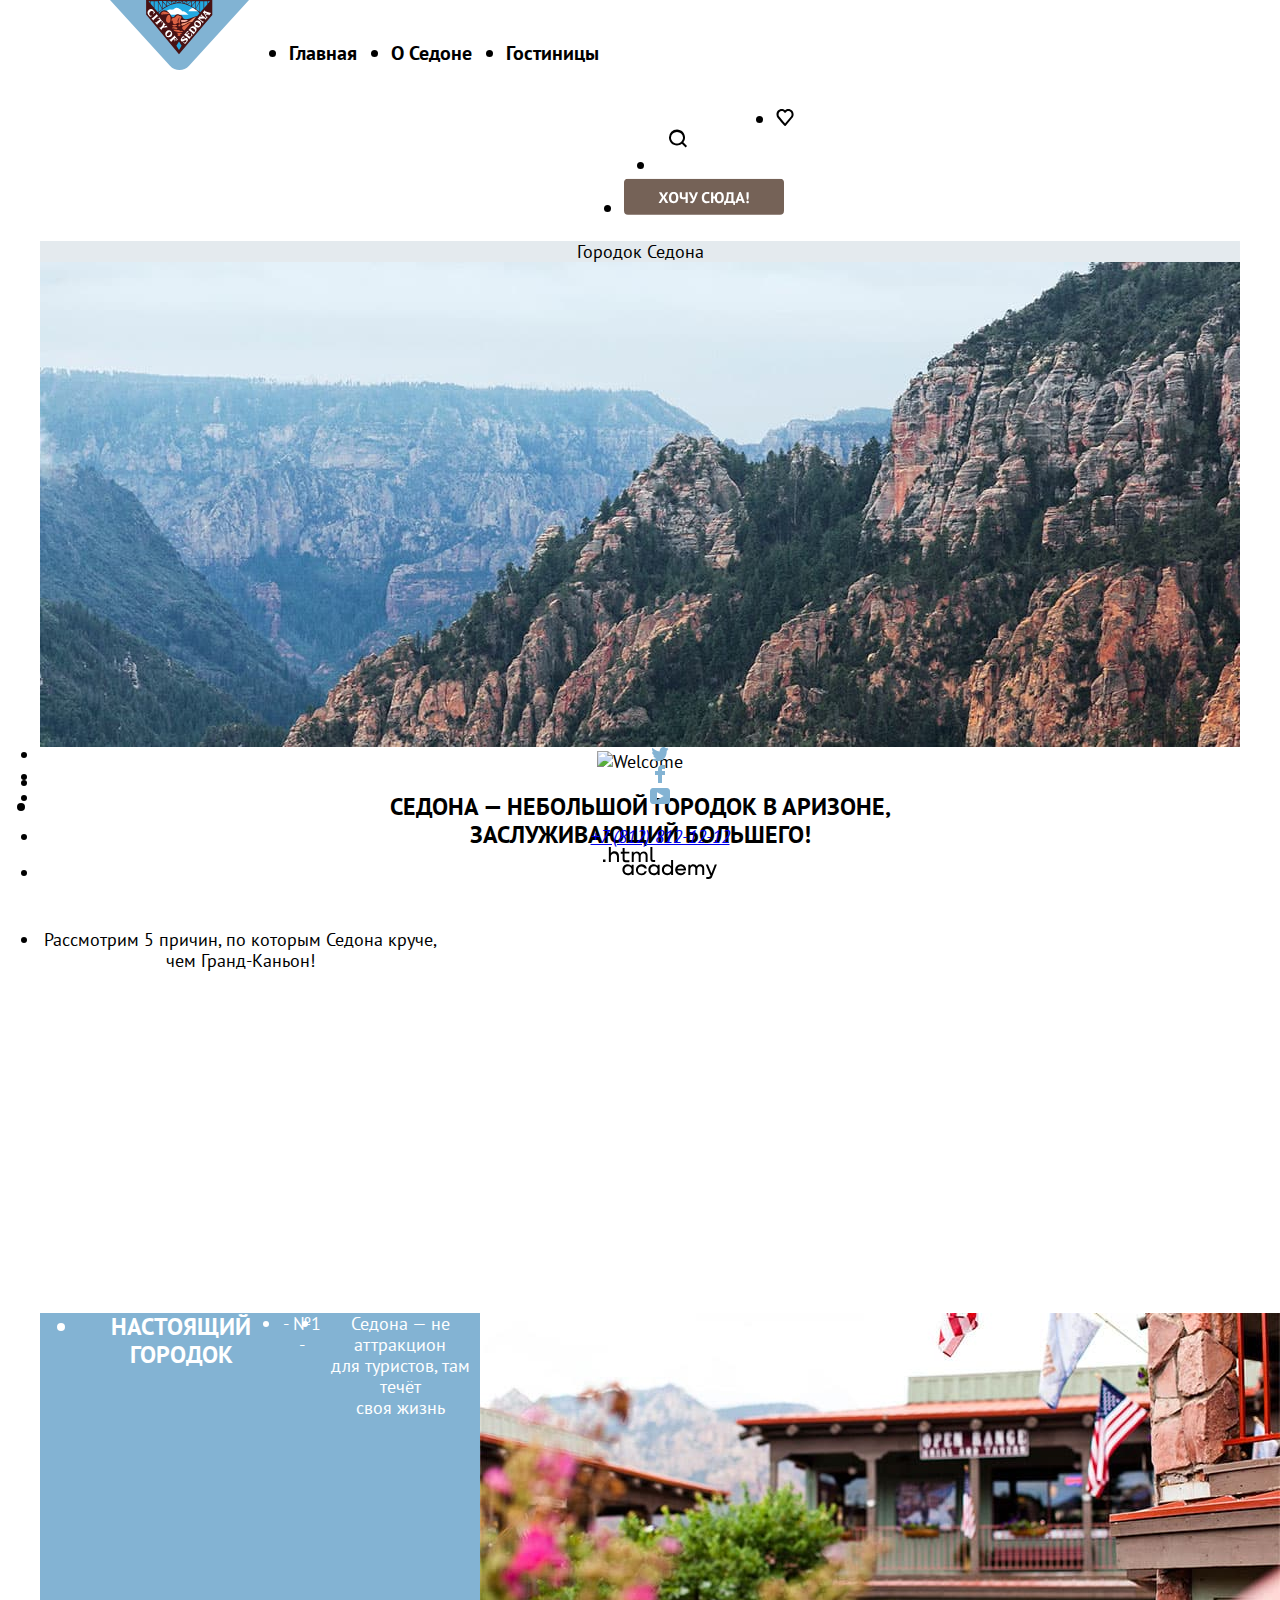
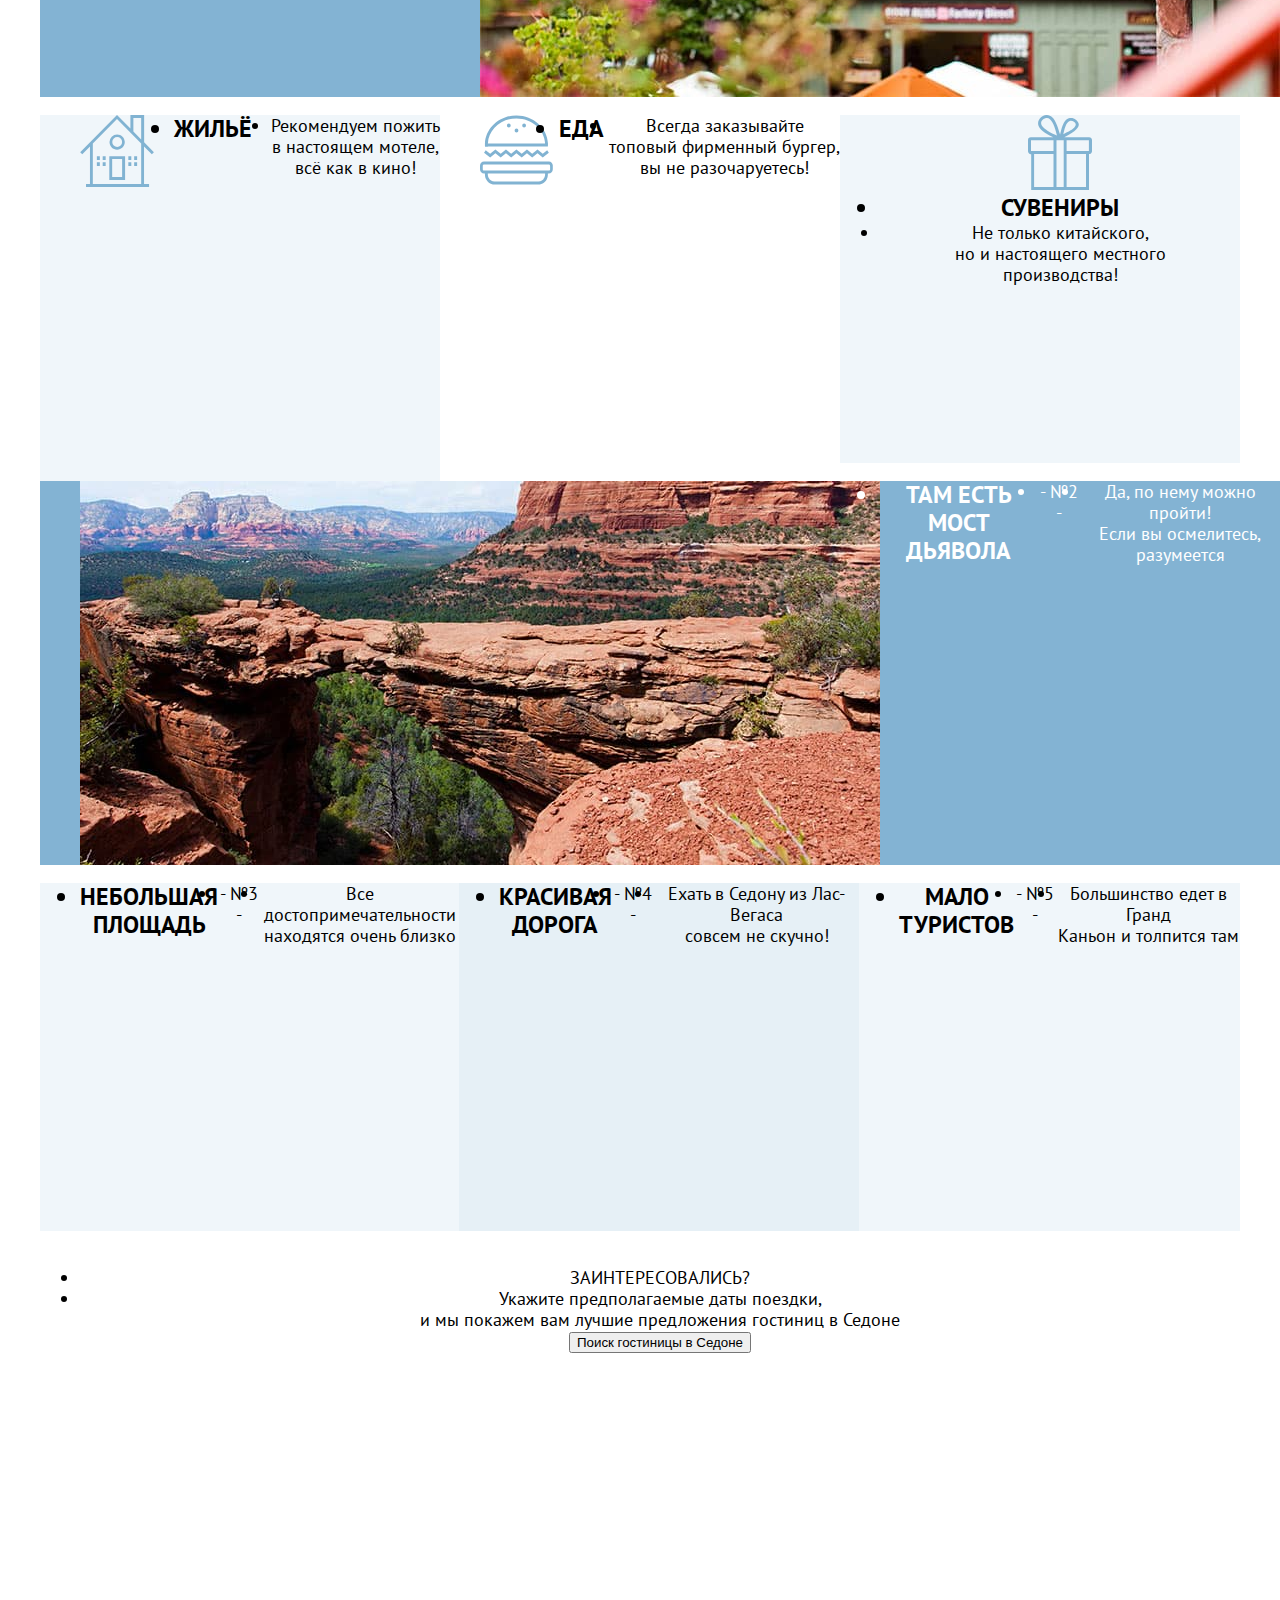
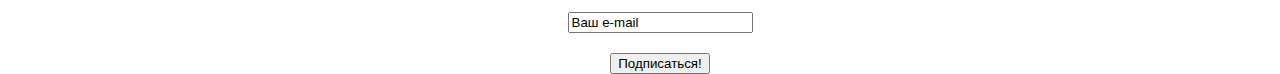
==== commit 84e49281: "1" ====
--- a/index.html
+++ b/index.html
@@ -1,159 +1,165 @@
 <!DOCTYPE html>
 <html lang="ru">
+
 <head>
-<meta charset="utf-8">
-<title>Седона</title>
-<link rel="stylesheet" href="styles/styles.css">
-<link rel="preconnect" href="https://fonts.googleapis.com">
-<link rel="preconnect" href="https://fonts.gstatic.com" crossorigin>
-<link href="https://fonts.googleapis.com/css2?family=PT+Sans:wght@400;700&display=swap" rel="stylesheet"> 
+  <meta charset="utf-8">
+  <title>Седона</title>
+  <link rel="stylesheet" href="styles/styles.css">
+  <link rel="preconnect" href="https://fonts.googleapis.com">
+  <link rel="preconnect" href="https://fonts.gstatic.com" crossorigin>
+  <link href="https://fonts.googleapis.com/css2?family=PT+Sans:wght@400;700&display=swap" rel="stylesheet">
 </head>
+
 <body>
-<header class="page-header">
-<a class="page-header-logo" href="#">
-<img class="logo" src="images/index/logo.png" width="139" height="70" alt="Логотип городка Седона">
-</a>
-<nav class="navigation">
-<section class="navigation">
-<a class="navigation-list">
-<a class="navigation-link" href="#">Главная</a>
-<a class="navigation-link" href="#">О Седоне</a>
-<a class="navigation-link" href="catalog.html">Гостиницы</a>
-</nav>   
-<div class="navigation-user">
-<a class="navigation-user-1" href="catalog.html"><span class="visually-hidden">Поиск</span>
-<img class="navigation-user-img" src="images/index/search.svg" width="42" height="66" alt="search">
-</a>
-<a class="navigation-user-2" href="#"><span class="visually-hidden">Избранное</span>
-<img class="navigation-user-img" src="images/index/favorite.svg" width="42" height="66" alt="favorite">
-</a>
-<a class="navigation-user-3" href="catalog.html">
-<img class="button" src="images/index/button-I want here.svg" width="160" height="37,24" alt="I want here!">
-</a>
-</div> 
-</header>
-<!-- Приветствие-->
-<main class="main-container main-index">
-<div class="page-container">
-<div class="containar-welcome"<h1 class="visually-hidden">Welcome</h1>
-<img class="background" src="images/index/background-1.jpg" width="1200" height="485" alt="Вид на каньон">
-<h2 class="visually-hidden">Приветствие</h2>
-<p class="welcome">
-<img class="welcome" src="images/index/welcom.svg" width="187,7" height="44,7" alt="Welcome"
-</p>
-<p class ="img">     
-<img class="welcome-description" src="images/index/to the gorgeous.svg" width="256" height="28,78" alt="ты великолепен">
-</p>
-<img class="welcome-description" src="images/index/Sedona.svg" width="465,7" height="212,77" alt="SEDONA">        
-</div>
-</div>
-<!-- Преимущества -->
-<div class="index-advantages>
-<article class="advantages-text">
-<p class="description-text">Седона — небольшой городок в Аризоне,<br> заслуживающий большего!</p>
-<h3 class="visually-hidden">Преимущества</h3>
-<p class="advantages-text-hidden">Рассмотрим 5 причин, по которым Седона круче, чем Гранд-Каньон!</p>
-</article>
-</div>
-<div class="advantages-container-1">
-<article class="advantages-text">
-<p class="advantages-title">Настоящий городок</p>
-<p class="advantages-number">- №1 -</p>
-<p class="advantages-recommendation">Седона — не аттракцион<br> для туристов, там течёт<br> своя жизнь</p>
-</article>
-<img class="advantages-foto" src="images/index/photo-1.jpg" width="800" height="384" alt="Фото городка Седона">
-</div>
-<div class="column-advantages">
-<section class="advantages-containar-2">
-<article class="advantages-text">
-<img class="advantages-icon-house" src="images/index/icon-1.svg" width="74,7" height="72" alt="Иконка Домик">
-<a href="catalog.html">
-</a>
-<p class="advantages-title">Жильё</p>
-<p class="advantages-recommendation">Рекомендуем пожить<br> в настоящем мотеле,<br> всё как в кино!</p> 
-</article>
-</section>
-<section class="advantages-containar-3">
-<article class="advantages-text">
-<img class="advantages-icon-food" src="images/index/icon-2.svg" width="73,81" height="70" alt="Иконка Гамбургер">
-<p class="advantages-title">Еда</p>
-<p class="advantages-recommendation">Всегда заказывайте<br> топовый фирменный бургер,<br> вы не разочаруетесь!</p> 
-</article>
-</section>
-<section class="advantages-containar-4">
-<article class="advantages-text">
-<img class="advantages-icon-souvenirs" src="images/index/icon-3.svg" width="64" height="75,95" alt="Иконка Подарок">
-<p class="advantages-title">Сувениры</p>
-<p class="advantages-description">Не только китайского,<br> но и настоящего местного<br> производства!</p> 
-</article>
-</section>
-</div>
-<section class="advantages-container-5">
-<img class="advantages-foto" src="images/index/photo-2.jpg" width="800" height="384" alt="Фото каньона Мост Дьявола">
-<article class="advantages-text">
-<p class="advantages-title">Там есть<br> мост дьявола</p>
-<p class="advantages-number">- №2 -</p>
-<p class="advantages-description">Да, по нему можно пройти!<br> Если вы осмелитесь,<br> разумеется</p>
-</article>    
-</section>
-<div class="column-advantages">
-<section class="advantages-container-6">
-<article class="advantages-text">
-<p class="advantages-title">Небольшая<br>площадь</p>
-<p class="advantages-number">- №3 -</p>
-<p class="advantages-description">Все достопримечательности<br> находятся очень близко</p>
-</article>    
-</section>
-<section class="advantages-container-7">
-<article class="advantages-text">
-<p class="advantages-title">Красивая<br>дорога</p>
-<p class="advantages-number">- №4 -</p>
-<p class="advantages-description">Ехать в Седону из Лас-Вегаса<br> совсем не скучно!</p>
-</article>    
-</section>
-<section class="advantages-container-8">
-<article class="advantages-text">
-<p class="advantages-title">Мало<br>туристов</p>
-<p class="advantages-number">- №5 -</p>
-<p class="advantages-description">Большинство едет в Гранд<br> Каньон и толпится там</p>
-</article>    
-</section>
-</div>
-<div class="offers-container">
-<p class="offers-text"></p>
-<p class="offers-title">ЗАИНТЕРЕСОВАЛИСЬ?</p>
-<p class="offers-description">Укажите предполагаемые даты поездки,<br> и мы покажем 
-вам лучшие предложения гостиниц в Седоне</p>
-<a class="button" href="catalog.html">
-<img class="button" src="images/index/search-hotel-Sedona.svg" width="575" height="60" alt="ПОИСК ГОСТИНИЦЫ В СЕДОНЕ"
-</div>
-<div class="e-mail-main-page">
-<section class="e-mail-main-page">
-<article class="e-mail-text">
-<p class="e-mail-title">ПОДПИШИТЕСЬ НА РАССЫЛКУ</p>
-<p class="e-mail-description">Только полезная информация и никакого спама,<br>честное бойскаутское!</p>
-<input type="text" name="e-mail" value="Ваш e-mail">
-<input type="submit" value="Подписаться!">
-</article>    
-</section>
-</div> 
-</main>
+  <header class="page-header">
+    <a class="page-header-logo" href="#">
+      <img class="logo" src="images/index/logo.svg" alt="Логотип городка Седона">
+    </a>
+    <nav class="navigation">
+      <ul class="navigation-list">
+        <li class="navigation-item">
+          <a class="navigation-link" href="about.html">Главная</a>
+        </li>
+        <li class="navigation-item">
+          <a class="navigation-link" href="info.html">О Седоне</a>
+        </li>
+        <li class="navigation-item">
+          <a class="navigation-link" href="hotels.html">Гостиницы<a/a> 
+          </li> 
+          </ul> 
+            <ul class="navigation-list navigation-user">
+        <li class="navigation-item">
+          <a class="navigation-link" href="catalog.html"><span class="visually-hidden">Поиск</span>
+            <img class="navigation-user-img" src="images/index/search.svg" width="42" height="66" alt="search">
+            </a>
+        </li>
+        <li class="navigation-item">
+          <a class="navigation-link" href="#"><span class="visually-hidden">Избранное</span>
+            <img class="navigation-user-img" src="images/index/favorite.svg" width="18,5" height="17" alt="favorite">
+          </a>
+          </li>
+        <li class="navigation-item">
+          <a class="navigation-link" href="catalog.html"><span class="visually-hidden">Хочу сюда!</span>
+            <img class="button" src="images/index/button-I want here.svg" width="160" height="37,24" alt="Хочу сюда!">
+          </a>
+        </li>
+      </ul>
+    </nav>
+  </header>
+  <main class="main-container main-index">
+    <div class="containar-welcome" 
+    <h1 class="visually-hidden">Городок Седона</h1>
+      <img class="background" src="images/index/background-1.jpg" width="1200" height="485" alt="Вид на каньон">
+      <h2 class="visually-hidden">Приветствие</h2>
+       <img class="welcome" src="images/index/welcom.svg" width="458" height="352" alt="Welcome"  
+      </div> 
+        <div class="index-advantages>
+          <ul class="advantages-list">
+          <li class="advantages-item">
+            <li class="advantages-title">Седона — небольшой городок в Аризоне,<br> заслуживающий большего!</li>
+            <h3 class="visually-hidden">Преимущества</h3>
+            <li class="advantages-text">Рассмотрим 5 причин, по которым Седона круче, чем Гранд-Каньон!</li>
+          </li>
+          </ul>
+        </div>
+        <ul class="advantages-container-1">
+      <li class="advantages-title">Настоящий городок</li>
+      <li class="advantages-number">- №1 -</li>
+      <li class="advantages-description">Седона — не аттракцион<br> для туристов, там течёт<br> своя жизнь</li>
+      <img class="advantages-foto" src="images/index/photo-1.jpg" width="800" height="384" alt="Фото городка Седона">
+      </ul>
+
+      <div class="column-advantages">
+        <ul class="advantages-containar-2">
+          <img class="advantages-icon-house" src="images/index/icon-1.svg" width="74,7" height="72" alt="Иконка Домик">
+            <li class="advantages-title">Жильё</li>
+            <li class="advantages-description">Рекомендуем пожить<br> в настоящем мотеле,<br> всё как в кино!</li>
+        </ul>
+        <ul class="advantages-containar-3">
+          <img class="advantages-icon-food" src="images/index/icon-2.svg" width="73,81" height="70" alt="Иконка Гамбургер">
+          <li class="advantages-title">Еда</li>
+          <li class="advantages-description">Всегда заказывайте<br> топовый фирменный бургер,<br> вы не разочаруетесь!
+          </li>
+        </ul>
+        <ul class="advantages-containar-4">
+          <img class="advantages-icon-souvenirs" src="images/index/icon-3.svg" width="64" height="75,95" alt="Иконка Подарок">
+          <li class="advantages-title">Сувениры</li>
+          <li class="advantages-description">Не только китайского,<br> но и настоящего местного<br> производства!</li>
+          <ul>
+      </div>
+      <ul class="advantages-container-5">
+        <img class="advantages-foto" src="images/index/photo-2.jpg" width="800" height="384" alt="Фото каньона Мост Дьявола">
+        <li class="advantages-title">Там есть<br> мост дьявола</li>
+        <li class="advantages-number">- №2 -</li>
+        <li class="advantages-description">Да, по нему можно пройти!<br> Если вы осмелитесь,<br> разумеется</li>
+      </ul>
+        <div class="column-advantages">
+          <ul class="advantages-container-6">
+            <li class="advantages-title">Небольшая<br>площадь</li>
+            <li class="advantages-number">- №3 -</li>
+            <li class="advantages-description">Все достопримечательности<br> находятся очень близко</li>
+          </ul>
+          <ul class="advantages-container-7">
+            <li class="advantages-title">Красивая<br>дорога</li>
+            <li class="advantages-number">- №4 -</li>
+            <li class="advantages-description">Ехать в Седону из Лас-Вегаса<br> совсем не скучно!</li>
+          </ul>
+          <ul class="advantages-container-8">
+            <li class="advantages-title">Мало<br>туристов</li>
+            <li class="advantages-number">- №5 -</li>
+            <li class="advantages-description">Большинство едет в Гранд<br> Каньон и толпится там</li>
+          </ul>
+        </div>
+        <div class="serch-container">
+          <ul class="serch">
+            <li class="serch-title">ЗАИНТЕРЕСОВАЛИСЬ?</li>
+            <li class="serch-description">Укажите предполагаемые даты поездки,<br> и мы покажем вам лучшие предложения гостиниц в Седоне</li>
+              <form class="catalog-filter" action="catalog.html/" method="get">
+                <button class="button" type="submit">Поиск гостиницы в Седоне</button>
+                </form>
+          </ul>
+          </div> 
+            <div class="e-mail-container">
+            <ul class="e-mail">
+              <li class="e-mail-title">ПОДПИШИТЕСЬ НА РАССЫЛКУ</li>
+              <li class="e-mail-description">Только полезная информация и никакого спама,<br>честное бойскаутское!</li>
+              <form class="appointment-form" action="https://echo.htmlacademy.ru/" method="post">
+                <p class="appointment-form-e-mail">
+                  <input type="text" name="e-mail" value="Ваш e-mail">
+                </p>
+                <button class="button" type="submit">Подписаться!</button>
+              </form>
+            </ul>
+        </div>
+  </main>
 </body>
 <footer class="page-footer">
-<div class="page-footer-container">
-<section class="page-footer-socials">
-<h4 class="page-footer-socials-title"><span class="visually-hidden">Социальные сети</span></h4>
-<a href="https://twitter.com/htmlacademy_ru"><img src="images/index/twitter.svg" width="18" height="14,96" class="icon-style" alt="Twitter-icon"></a>
-<a href="https://www.facebook.com/htmlacademy"><img src="images/index/facebook.svg" width="10" height="18" class="icon-style" alt="facebook-icon"></a>
-<a href="https://www.youtube.com/c/HTMLAcademyRUS"><img src="images/index/youtube.svg" width="20,1" height="16" class="icon-style" alt="youtube-icon"></a>
-</section>
-<section class="page-footer-contacts">
-<h4 class="visually-hidden">Контакты</h4>
-<a href="tel:+7(495) 666-02-66">+7 (812) 812-12-12</a>
-</section>
-<section class="page-footer-Logo">
-<h4 class="visually-hidden">Сайт разработчика</h4>
-<a href="https://htmlacademy.ru"><img src="images/index/Logo-HTML-ACADEMY.svg" width="114,9" height="32,9" alt="Логотип разработчика">   
-</div>
-</footer>
-</html>+  <ul class="footer-socials">
+  <h4 class="visually-hidden">Социальные сети</h4>
+  <li class="twitter">
+  <a class="twitter" href="https://twitter.com/htmlacademy_ru">
+  <img src="images/index/twitter.svg" width="18" height="14,96"</a> 
+  </li>
+  <li class="facebook">
+  <a class="facebook" href="https://www.facebook.com/htmlacademy">
+  <img src="images/index/facebook.svg" width="10" height="18" </a> 
+  </li>
+  <li class="youtube">
+  <a class="youtube" href="https://www.youtube.com/c/HTMLAcademyRUS">
+  <img src="images/index/youtube.svg" width="20,1" height="16"</a> 
+  </li>
+  </ul>
+  <ul class="page-footer">
+  <li class="page-footer-contacts">
+  <h4 class="visually-hidden">Контакты</h4>
+  <address class="contacts-address">
+  <a class="contacts-phone" href="tel:+7(495) 666-02-66">+7 (812) 812-12-12</a>
+  </address>
+  </li>
+  <li class="page-footer-Logo">
+  <h4 class="visually-hidden">Сайт разработчика</h4>
+  <a class="htmlacademy" href="https://htmlacademy.ru"><img src="images/index/Logo-HTML-ACADEMY.svg" width="114,9" height="32,9" </a> 
+  </li> 
+  </ul> 
+</footer> 
+</html>
--- a/styles/styles.css
+++ b/styles/styles.css
@@ -1,478 +1,548 @@
 @font-face {
-  font-family: "PT Sans","Arial", sans-serif;
+  font-family: "PT Sans", "Arial", sans-serif;
   font-style: normal;
   font-weight: 400;
   src: url("fonts/pt-sans-regular.woff2") format("woff2");
   font-display: swap;
-  }
-  @font-face {
-    font-family: "PT Sans","Arial", sans-serif;
-    font-style: normal;
-    font-weight: 700;
-    src: url("fonts/pt-sans-regular.woff2") format("woff2");
-    font-display: swap;
-    }
-    @font-face {
-      font-family: "PT Sans","Arial", sans-serif;
-      font-style: italic;
-      font-weight: 400;
-      src: url("fonts/pt-sans-regular.woff2") format("woff2");
-      font-display: swap;
-      }
-      @font-face {
-        font-family: "PT Sans","Arial", sans-serif;
-        font-style: italic;
-        font-weight: 700;
-        src: url("fonts/pt-sans-regular.woff2") format("woff2");
-        font-display: swap;
-        }
-        html {
-        height: 100%;
-        }
-        body {
-        text-align: center;
-        margin: 0;
-        display: flex;
-        min-height: 100%;
-        flex-direction: column;
-        font-family: "PT Sans"; sans-serif;
-        font-size: 18px;
-        line-height: 21px;
-        color: #000000;
-        background-color: #ffffff;
-        }
-        .visually-hidden {
-        position: absolute;
-        width: 1px;
-        height: 1px;
-        margin: -1px;
-        padding: 0;
-        border: 0;
-        clip: rect(0 0 0 0);
-        overflow: hidden;
-        }
-        .page-header {
-        display: flex;
-        width: 1200px;
-        margin: 0 auto;
-        color:#000000;
-        font-size: 20px;
-        line-height: 26px;
-        text-decoration: none;
-        }
-        .logo {
-        display: block;
-        width: 139px;
-        margin-left: 70px;
-        }
-        .navigation-list {
-        display: flex;
-        flex-wrap: wrap;
-        padding-top: 20px;
-        }
-        .navigation {
-        width: 435px;
-        margin: 0;
-        }
-        .navigation-link {
-        font-size: 20px;
-        line-height: 26px;
-        font-weight: 700;
-        color:#000000;
-        margin-right:34px;
-        text-decoration: none;
-        list-style-type: none; 
-        }
-        .navigation-user {
-        display: flex;
-        justify-content: space-evenly;
-        width: 300px;
-        margin-left: 282px;
-        }
-        navigation-user-1 {
-        display: flex; 
-        width: 42px;
-        height: 66px;
-        margin-right: 20px;
-        }
-        .navigation-user-2 {
-         display: flex;
-         margin-left: 30px;
-         margin-right: 20px;
-        }
-        .navigation-user-3 {
-        margin-right: 70px; 
-        margin-top: 20px;
-        }
-        .main-container {
-        flex-grow: 1;
-        }
-        .containar-welcome {
-        display: block;
-        background: url("images/index/background-1.jpg") no-repeat;
-        background-color: #e4eaee; 
-        width: 1200px;
-        height: 485px;
-        margin: auto;
-        background-size: 100% auto;
-        }
-        .advantages-text-hidden {
-        margin-bottom: 80px;
-        font-size: 22px;
-        line-height: 36px;
-        }
-        .description-text {
-        display: flex;
-        justify-content: center;
-        padding-top: 63px;
-        padding-bottom: 31px;
-        font-size: 30px;
-        font-weight: 700;
-        line-height:36px;
-        width: 1200px;
-        margin: 0 auto;
-        text-transform: uppercase;
-        }
-        .advantages-text {
-        padding-top: 80px;
-        width: 400px;
-        height: 384px;
-        }
-        .advantages-title {
-        font-size: 24px;
-        line-height: 28px;
-        font-weight: 700;
-        text-transform: uppercase;
-        }
-        .advantages-container-1 {
-        display: flex;
-        justify-content: space-between;
-        width: 1200px;
-        height: 384px;
-        margin: 0 auto;
-        color: #ffffff;
-        background-color: #83B3D3;
-        }
-        .advantages-containar-2 {  
-        display: flex;
-        justify-content: space-between;
-        width: 400px;
-        height: 384px;
-        background-color: rgba(131, 179, 211, 0.12);
-        }
-        .advantages-containar-3{
-        display: flex;
-        justify-content: space-between;
-        width: 400px;
-        }
-        .advantages-containar-4 {
-        width: 400px;  
-        background-color: rgba(131, 179, 211, 0.12);
-        }
-        .column-advantages {
-        display: flex;
-        justify-content: space-between;
-        width: 1200px;
-        height: 384px;
-        margin: 0 auto;
-        }
-        .advantages-container-5 {
-        display: flex;
-        justify-content: space-between;
-        width: 1200px;
-        height: 384px;
-        margin: 0 auto;
-        color: #ffffff;
-        background-color: #83B3D3;
-        }
-        .advantages-container-6 {
-        display: flex;
-        justify-content: space-between;  
-        background-color: rgba(131, 179, 211, 0.12);
-        }
-        .advantages-container-7 {
-        display: flex;
-        justify-content: space-between;
-        background-color: rgba(131, 179, 211, 0.2);
-        }
-        .advantages-container-8 {
-        display: flex;
-        justify-content: space-between;
-        background-color: rgba(131, 179, 211, 0.12);
-        } 
-        .offers {
-        width: 1200px;
-        display: flex;
-        justify-content: space-between;
-        margin: 0 auto;
-        }
-        .offers-title {
-        display: flex;
-        justify-content: center;
-        padding-bottom: 29px;
-        padding-top: 91px;
-        font-size: 30px;
-        line-height: 36px;
-        font-weight: 700;
-        text-transform: uppercase;
-        width: 720px;
-        margin: 0 auto;
-        }
-        .offers-description {
-        display: flex;
-        justify-content: center;
-        padding-bottom: 56px;
-        font-size: 22px;
-        line-height: 26px; 
-        width: 720px;
-        margin: 0 auto;
-        }
-        .e-mail-text {
-        width: 1200px;
-        height: 411px;
-        }
-        .e-mail-main-page {
-        display: flex;
-        justify-content: center;  
-        background: url("images/index/background-2.jpg") no-repeat;
-        width: 1200px;
-        height: 411px;
-        background-color: #83B3D3;
-        justify-content: space-between;
-        margin: 0 auto;
-        }
-        .e-mail-title {
-        display: flex;
-        justify-content: center; 
-        font-size: 30px;
-        line-height: 36px;
-        font-weight: 700;
-        margin-top: 94px;
-        margin-bottom: 29px;
-        color:#ffffff;
-        text-transform: uppercase; 
-        text-decoration: none;
-        }
-        .e-mail-description {
-        display: flex;
-        justify-content: center;
-        margin: 0;
-        margin-bottom: 46px; 
-        font-size: 22px;
-        line-height: 26px;
-        color:#ffffff;
-        text-transform: none;
-        }
-       .page-footer {
-        width: 1200px;
-        display: flex;
-        margin: 0 auto;
-       }
-       .page-footer-container {
-        display: flex;
-        width: 1200px;
-        height: 120px;
-        margin: 0 auto;
-        margin-top: 93px;
-        justify-content: space-between;
-       }
-       .page-footer-socials {
-        justify-content: space-between;
-        width: 250px;
-        margin-left: 72px;
-       }
-       .page-footer-socials-title {
-        display: flex; 
-        justify-content: space-between;
-       }
-       .icon-style {
-        min-height: 30px;
-        min-width: 30px;
-        padding-right: 29px;
-       }
-        .page-footer-contacts {
-        width: 720px;
-        font-size: 40px;
-        line-height: 40px;
-        padding-bottom: 30px;
-       }
-       a {
-       text-decoration: none;
-       color: #000000;
-       }
-       .page-footer-Logo {
-        display: flex;
-        justify-content: center;
-        width: 240px;
-        padding-left: 53px;
-        margin-right: 72px;
-       }
-       /*Каталог*/
-       .main-catalog {
-        background: url("images/catalog/background-1.jpg") no-repeat;
-        display: flex;
-        width: 1200px;
-        background-size: 100% auto;
-        margin: 0 auto;
-       }
-       .containar-inner-title {
-        width: 1200px;
-        display: flex;
-        justify-content: start;
-        font-size:60px;
-        padding-left: 71px;
-        padding-top: 35px;
-        line-height:77,64px;
-        margin-top: 0;
-        margin-bottom: 16px;
-        color: #ffffff;
-       }
-        .breadcrumbs-link {
-          display: flex; 
-          color: #ffffff;
-        text-decoration: none;
-
-        }  
-       .filters {
-        display: flex;
-        justify-content: space-around; 
-        flex-wrap: wrap;
-        width: 1200px;
-        color: #ffffff;
-       } 
-       .inner-title {
-        font-size:16px;
-        line-height:20,7px;  
-       }
-       .containar-inner-filters {
-        display: flex;
-        flex-direction: column;
-        font-size:20px;
-        line-height:25,88px;
-        color: #ffffff;
-        text-decoration: none;
-       } 
-       .breadcrumbs-icon-1 {
-        display: flex; 
-        padding-left: 73px;
-        padding-top: 8px;
-       }
-       .breadcrumbs-icon-2 {
-        display: flex; 
-        padding-left: 73px;
-        padding-top: 8px;
-       }
-       .filter-1 {
-        display: flex;
-        flex-direction: column;
-        align-items: flex-start;
-        margin: 0
-        width: 300px;
-       }
-       .control-input {
-        margin-left: -35px;
-       }
-       .filter-2 {
-        display: flex;
-        flex-direction: column;
-        align-items: flex-start;
-       }
-       .filter-3 {
-        display: flex;
-        flex-direction: column;
-        align-items: flex-start;
-       }
-       .button {
-        font-size: 16px;
-        line-height: 20,7px;
-       }
-      
-       .control-input {
-        font-size:18px;
-        line-height:23,29px;
-        align-items: flex-start;
-       }
-       .main-container { 
-        display: inline-block;
-       }
-      .catalog-search{
-      display: inline-block;
-      font-size:30px;
-      line-height:38,82px;
-      text-transform: uppercase;
-      padding-top: 44px;
-      }
-      .select-control{
-      margin-left: 191px;
-      font-size: 18px;
-      line-height: 23,29px;
-      }
-      option {
-      font-size: 18px;
-      line-height: 23,29px;
-      }
-      .hotels {
-      display: flex;
-       }
-      .pagination-container {
-      display: flex;
-      padding: 30px 57px;
-      }
-      .pagination {
-      display: flex;
-      margin: 0;
-      padding: 0;
-      list-style-type: none;
-      }
-      .pagination-link {
-      display: block;
-      box-sizing: border-box;
-      width: 55px;
-      height: 55px;
-      padding: 14px 20px;
-      line-height: 16px;
-      font-weight: 700;
-      color: #ffffff;
-      background-color: #83B3D3;
-      text-decoration: none;
-      }
-      .pagination-link:hover {
-      background-color: #ffffff;
-      }
-      .pagination-link:focus {
-      outline: 2px solid #F2F2F2;
-      background-color: #83B3D3;
-      }
-      .pagination-current {
-      color: #000000;
-      background-color: #F2F2F2;
-      }
-
-       .e-mail-catalog {
-       display: flex;
-       justify-content: center;
-       color:#000000;
-       background-color: #ffffff;
-       }
-       .e-mail-title {
-        display: flex;
-        justify-content: center; 
-        font-size: 30px;
-        line-height: 36px;
-        font-weight: 700;
-        margin-top: 94px;
-        margin-bottom: 29px;
-        color:#000000;
-        text-transform: uppercase; 
-        text-decoration: none;
-       }
-       .e-mail-description {
-        display: flex;
-        justify-content: center;
-        margin: 0;
-        margin-bottom: 46px; 
-        font-size: 22px;
-        line-height: 26px;
-        color:#000000;
-        text-transform: none;
-       }+}
+
+@font-face {
+  font-family: "PT Sans", "Arial", sans-serif;
+  font-style: normal;
+  font-weight: 700;
+  src: url("fonts/pt-sans-regular.woff2") format("woff2");
+  font-display: swap;
+}
+
+@font-face {
+  font-family: "PT Sans", "Arial", sans-serif;
+  font-style: italic;
+  font-weight: 400;
+  src: url("fonts/pt-sans-regular.woff2") format("woff2");
+  font-display: swap;
+}
+
+@font-face {
+  font-family: "PT Sans", "Arial", sans-serif;
+  font-style: italic;
+  font-weight: 700;
+  src: url("fonts/pt-sans-regular.woff2") format("woff2");
+  font-display: swap;
+}
+
+html {
+  height: 100%;
+}
+
+body {
+  text-align: center;
+  margin: 0;
+  display: flex;
+  min-height: 100%;
+  flex-direction: column;
+  font-family: "PT Sans";
+  sans-serif;
+  font-size: 18px;
+  line-height: 21px;
+  color: #000000;
+  background-color: #ffffff;
+}
+
+.visually-hidden {
+  position: absolute;
+  width: 1px;
+  height: 1px;
+  margin: -1px;
+  padding: 0;
+  border: 0;
+  clip: rect(0 0 0 0);
+  overflow: hidden;
+}
+
+.page-header {
+  display: flex;
+  width: 1200px;
+  margin: 0 auto;
+  color: #000000;
+  font-size: 20px;
+  line-height: 26px;
+  text-decoration: none;
+}
+
+.logo {
+  display: block;
+  width: 139px;
+  margin-left: 70px;
+}
+
+.navigation-list {
+  display: flex;
+  flex-wrap: wrap;
+  padding-top: 20px;
+}
+.navigation {
+  width: 435px;
+  margin: 0;
+}
+
+.navigation-link {
+  font-size: 20px;
+  line-height: 26px;
+  font-weight: 700;
+  color: #000000;
+  margin-right: 34px;
+  text-decoration: none;
+  list-style-type: none;
+}
+
+.navigation-user {
+  display: flex;
+  justify-content: space-evenly;
+  width: 300px;
+  margin-left: 282px;
+}
+
+navigation-user-1 {
+  display: flex;
+  width: 42px;
+  height: 66px;
+  margin-right: 20px;
+}
+
+.navigation-user-2 {
+  display: flex;
+  margin-left: 30px;
+  margin-right: 20px;
+}
+
+.navigation-user-3 {
+  margin-right: 70px;
+  margin-top: 20px;
+}
+
+.main-container {
+  flex-grow: 1;
+}
+
+.containar-welcome {
+  display: block;
+  background: url("images/index/background-1.jpg") no-repeat;
+  background-color: #e4eaee;
+  width: 1200px;
+  height: 485px;
+  margin: auto;
+  background-size: 100% auto;
+}
+
+.advantages-text-hidden {
+  margin-bottom: 80px;
+  font-size: 22px;
+  line-height: 36px;
+}
+
+.description-text {
+  display: flex;
+  justify-content: center;
+  padding-top: 63px;
+  padding-bottom: 31px;
+  font-size: 30px;
+  font-weight: 700;
+  line-height: 36px;
+  width: 1200px;
+  margin: 0 auto;
+  text-transform: uppercase;
+}
+
+.advantages-text {
+  padding-top: 80px;
+  width: 400px;
+  height: 384px;
+}
+
+.advantages-title {
+  font-size: 24px;
+  line-height: 28px;
+  font-weight: 700;
+  text-transform: uppercase;
+}
+
+.advantages-container-1 {
+  display: flex;
+  justify-content: space-between;
+  width: 1200px;
+  height: 384px;
+  margin: 0 auto;
+  color: #ffffff;
+  background-color: #83B3D3;
+}
+
+.advantages-containar-2 {
+  display: flex;
+  justify-content: space-between;
+  width: 400px;
+  height: 384px;
+  background-color: rgba(131, 179, 211, 0.12);
+}
+
+.advantages-containar-3 {
+  display: flex;
+  justify-content: space-between;
+  width: 400px;
+}
+
+.advantages-containar-4 {
+  width: 400px;
+  background-color: rgba(131, 179, 211, 0.12);
+}
+
+.column-advantages {
+  display: flex;
+  justify-content: space-between;
+  width: 1200px;
+  height: 384px;
+  margin: 0 auto;
+}
+
+.advantages-container-5 {
+  display: flex;
+  justify-content: space-between;
+  width: 1200px;
+  height: 384px;
+  margin: 0 auto;
+  color: #ffffff;
+  background-color: #83B3D3;
+}
+
+.advantages-container-6 {
+  display: flex;
+  justify-content: space-between;
+  background-color: rgba(131, 179, 211, 0.12);
+}
+
+.advantages-container-7 {
+  display: flex;
+  justify-content: space-between;
+  background-color: rgba(131, 179, 211, 0.2);
+}
+
+.advantages-container-8 {
+  display: flex;
+  justify-content: space-between;
+  background-color: rgba(131, 179, 211, 0.12);
+}
+
+.offers {
+  width: 1200px;
+  display: flex;
+  justify-content: space-between;
+  margin: 0 auto;
+}
+
+.offers-title {
+  display: flex;
+  justify-content: center;
+  padding-bottom: 29px;
+  padding-top: 91px;
+  font-size: 30px;
+  line-height: 36px;
+  font-weight: 700;
+  text-transform: uppercase;
+  width: 720px;
+  margin: 0 auto;
+}
+
+.offers-description {
+  display: flex;
+  justify-content: center;
+  padding-bottom: 56px;
+  font-size: 22px;
+  line-height: 26px;
+  width: 720px;
+  margin: 0 auto;
+}
+
+.e-mail-text {
+  width: 1200px;
+  height: 411px;
+}
+
+.e-mail-main-page {
+  display: flex;
+  justify-content: center;
+  background: url("images/index/background-2.jpg") no-repeat;
+  width: 1200px;
+  height: 411px;
+  background-color: #83B3D3;
+  justify-content: space-between;
+  margin: 0 auto;
+}
+
+.e-mail-title {
+  display: flex;
+  justify-content: center;
+  font-size: 30px;
+  line-height: 36px;
+  font-weight: 700;
+  margin-top: 94px;
+  margin-bottom: 29px;
+  color: #ffffff;
+  text-transform: uppercase;
+  text-decoration: none;
+}
+
+.e-mail-description {
+  display: flex;
+  justify-content: center;
+  margin: 0;
+  margin-bottom: 46px;
+  font-size: 22px;
+  line-height: 26px;
+  color: #ffffff;
+  text-transform: none;
+}
+/*
+.page-footer {
+  width: 1200px;
+  display: flex;
+  margin: 0 auto;
+}
+
+.page-footer-container {
+  display: flex;
+  width: 1200px;
+  height: 120px;
+  margin: 0 auto;
+  margin-top: 93px;
+  justify-content: space-between;
+}
+
+.page-footer-socials {
+  justify-content: space-between;
+  width: 250px;
+  margin-left: 72px;
+}
+
+.page-footer-socials-title {
+  display: flex;
+  justify-content: space-between;
+}
+
+.icon-style {
+  min-height: 30px;
+  min-width: 30px;
+  padding-right: 29px;
+}
+
+.page-footer-contacts {
+  width: 720px;
+  font-size: 40px;
+  line-height: 40px;
+  padding-bottom: 30px;
+}
+
+a {
+  text-decoration: none;
+  color: #000000;
+}
+
+.page-footer-Logo {
+  display: flex;
+  justify-content: center;
+  width: 240px;
+  padding-left: 53px;
+  margin-right: 72px;
+}
+
+
+.main-catalog {
+  background: url("images/catalog/background-1.jpg") no-repeat;
+  display: flex;
+  width: 1200px;
+  background-size: 100% auto;
+  margin: 0 auto;
+}
+
+.containar-inner-title {
+  width: 1200px;
+  display: flex;
+  justify-content: start;
+  font-size: 60px;
+  padding-left: 71px;
+  padding-top: 35px;
+  line-height: 77, 64px;
+  margin-top: 0;
+  margin-bottom: 16px;
+  color: #ffffff;
+}
+
+.breadcrumbs-link {
+  display: flex;
+  color: #ffffff;
+  text-decoration: none;
+
+}
+
+.filters {
+  display: flex;
+  justify-content: space-around;
+  flex-wrap: wrap;
+  width: 1200px;
+  color: #ffffff;
+}
+
+.inner-title {
+  font-size: 16px;
+  line-height: 20, 7px;
+}
+
+.containar-inner-filters {
+  display: flex;
+  flex-direction: column;
+  font-size: 20px;
+  line-height: 25, 88px;
+  color: #ffffff;
+  text-decoration: none;
+}
+
+.breadcrumbs-icon-1 {
+  display: flex;
+  padding-left: 73px;
+  padding-top: 8px;
+}
+
+.breadcrumbs-icon-2 {
+  display: flex;
+  padding-left: 73px;
+  padding-top: 8px;
+}
+
+.filter-1 {
+  display: flex;
+  flex-direction: column;
+  align-items: flex-start;
+  margin: 0 width: 300px;
+}
+
+.control-input {
+  margin-left: -35px;
+}
+
+.filter-2 {
+  display: flex;
+  flex-direction: column;
+  align-items: flex-start;
+}
+
+.filter-3 {
+  display: flex;
+  flex-direction: column;
+  align-items: flex-start;
+}
+
+.button {
+  font-size: 16px;
+  line-height: 20, 7px;
+}
+
+.control-input {
+  font-size: 18px;
+  line-height: 23, 29px;
+  align-items: flex-start;
+}
+
+.main-container {
+  display: inline-block;
+}
+
+.catalog-search {
+  display: inline-block;
+  font-size: 30px;
+  line-height: 38, 82px;
+  text-transform: uppercase;
+  padding-top: 44px;
+}
+
+.select-control {
+  margin-left: 191px;
+  font-size: 18px;
+  line-height: 23, 29px;
+}
+
+option {
+  font-size: 18px;
+  line-height: 23, 29px;
+}
+
+.hotels {
+  display: flex;
+}
+
+.pagination-container {
+  display: flex;
+  padding: 30px 57px;
+}
+
+.pagination {
+  display: flex;
+  margin: 0;
+  padding: 0;
+  list-style-type: none;
+}
+
+.pagination-link {
+  display: block;
+  box-sizing: border-box;
+  width: 55px;
+  height: 55px;
+  padding: 14px 20px;
+  line-height: 16px;
+  font-weight: 700;
+  color: #ffffff;
+  background-color: #83B3D3;
+  text-decoration: none;
+}
+
+.pagination-link:hover {
+  background-color: #ffffff;
+}
+
+.pagination-link:focus {
+  outline: 2px solid #F2F2F2;
+  background-color: #83B3D3;
+}
+
+.pagination-current {
+  color: #000000;
+  background-color: #F2F2F2;
+}
+
+.e-mail-catalog {
+  display: flex;
+  justify-content: center;
+  color: #000000;
+  background-color: #ffffff;
+}
+
+.e-mail-title {
+  display: flex;
+  justify-content: center;
+  font-size: 30px;
+  line-height: 36px;
+  font-weight: 700;
+  margin-top: 94px;
+  margin-bottom: 29px;
+  color: #000000;
+  text-transform: uppercase;
+  text-decoration: none;
+}
+
+.e-mail-description {
+  display: flex;
+  justify-content: center;
+  margin: 0;
+  margin-bottom: 46px;
+  font-size: 22px;
+  line-height: 26px;
+  color: #000000;
+  text-transform: none;
+}
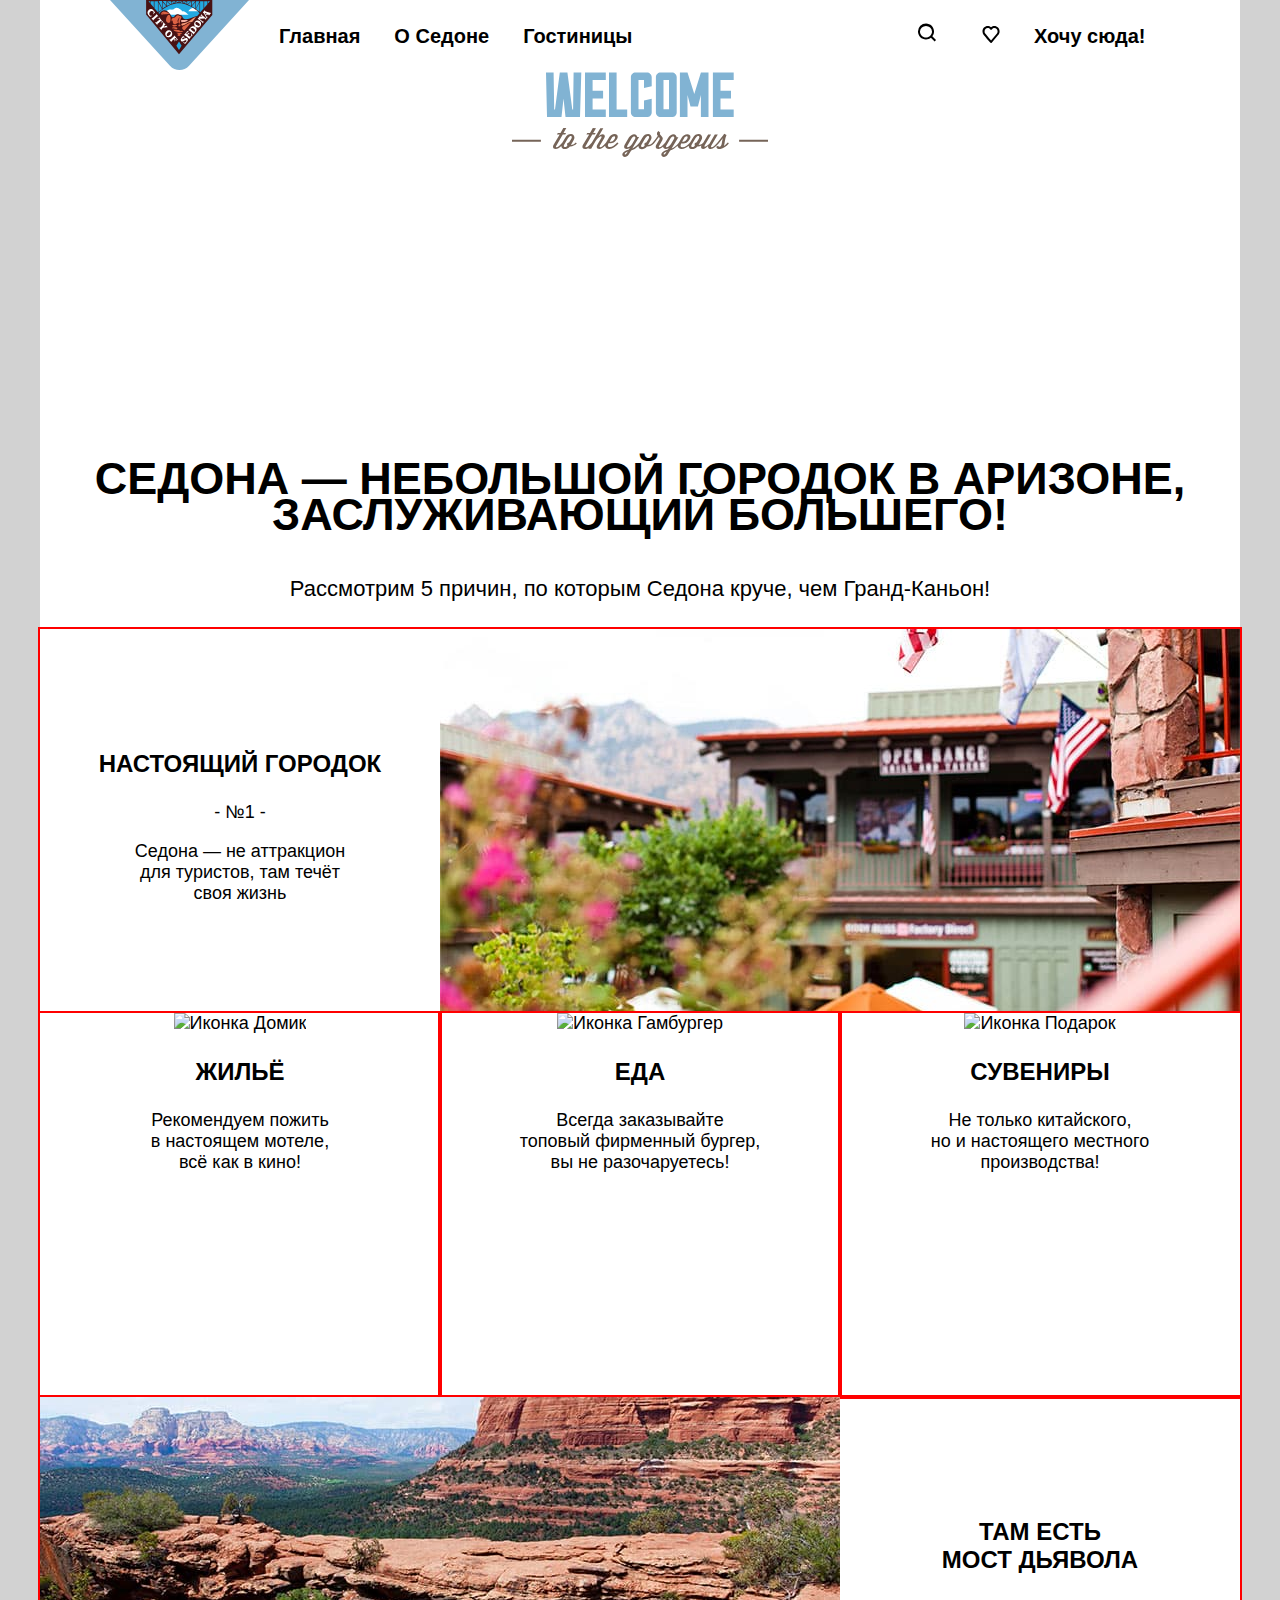
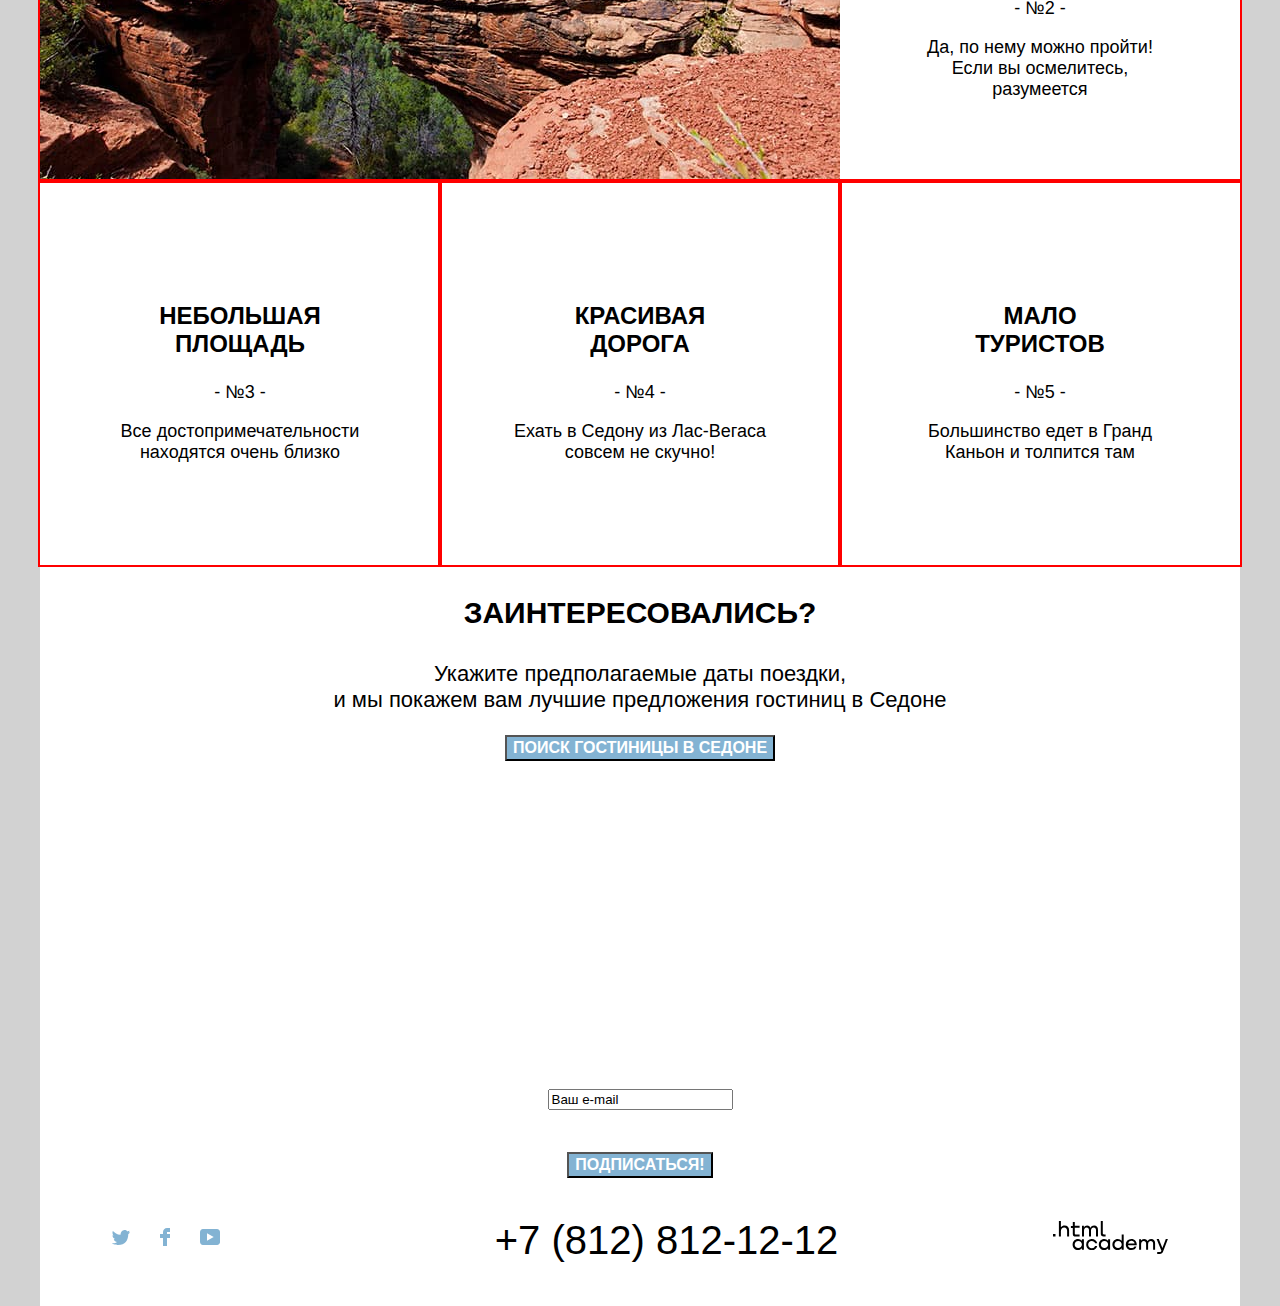
==== commit 204d3582: "Мучает сетки" ====
--- a/index.html
+++ b/index.html
@@ -3,163 +3,162 @@
 
 <head>
   <meta charset="utf-8">
-  <title>Седона</title>
+  <title>Главная страница</title>
   <link rel="stylesheet" href="styles/styles.css">
-  <link rel="preconnect" href="https://fonts.googleapis.com">
-  <link rel="preconnect" href="https://fonts.gstatic.com" crossorigin>
-  <link href="https://fonts.googleapis.com/css2?family=PT+Sans:wght@400;700&display=swap" rel="stylesheet">
 </head>
-
 <body>
-  <header class="page-header">
-    <a class="page-header-logo" href="#">
-      <img class="logo" src="images/index/logo.svg" alt="Логотип городка Седона">
-    </a>
-    <nav class="navigation">
-      <ul class="navigation-list">
-        <li class="navigation-item">
-          <a class="navigation-link" href="about.html">Главная</a>
-        </li>
-        <li class="navigation-item">
-          <a class="navigation-link" href="info.html">О Седоне</a>
-        </li>
-        <li class="navigation-item">
-          <a class="navigation-link" href="hotels.html">Гостиницы<a/a> 
-          </li> 
-          </ul> 
-            <ul class="navigation-list navigation-user">
-        <li class="navigation-item">
-          <a class="navigation-link" href="catalog.html"><span class="visually-hidden">Поиск</span>
-            <img class="navigation-user-img" src="images/index/search.svg" width="42" height="66" alt="search">
-            </a>
-        </li>
-        <li class="navigation-item">
-          <a class="navigation-link" href="#"><span class="visually-hidden">Избранное</span>
-            <img class="navigation-user-img" src="images/index/favorite.svg" width="18,5" height="17" alt="favorite">
-          </a>
+  <div class="page-container">
+    <header class="page-header">
+      <img class="logo" src="images/index/logo.svg" width="139" height="70" alt="Логотип городка Седона">
+      <nav class="navigation">
+        <ul class="navigation-list">
+          <li class="navigation-item">
+              <a class="navigation-link" href="index.html">Главная</a>
           </li>
-        <li class="navigation-item">
-          <a class="navigation-link" href="catalog.html"><span class="visually-hidden">Хочу сюда!</span>
-            <img class="button" src="images/index/button-I want here.svg" width="160" height="37,24" alt="Хочу сюда!">
-          </a>
-        </li>
-      </ul>
-    </nav>
-  </header>
-  <main class="main-container main-index">
-    <div class="containar-welcome" 
-    <h1 class="visually-hidden">Городок Седона</h1>
-      <img class="background" src="images/index/background-1.jpg" width="1200" height="485" alt="Вид на каньон">
-      <h2 class="visually-hidden">Приветствие</h2>
-       <img class="welcome" src="images/index/welcom.svg" width="458" height="352" alt="Welcome"  
-      </div> 
-        <div class="index-advantages>
-          <ul class="advantages-list">
-          <li class="advantages-item">
-            <li class="advantages-title">Седона — небольшой городок в Аризоне,<br> заслуживающий большего!</li>
-            <h3 class="visually-hidden">Преимущества</h3>
-            <li class="advantages-text">Рассмотрим 5 причин, по которым Седона круче, чем Гранд-Каньон!</li>
+          <li class="navigation-item">
+            <a class="navigation-link" href="#">О Седоне</a>
           </li>
-          </ul>
-        </div>
-        <ul class="advantages-container-1">
-      <li class="advantages-title">Настоящий городок</li>
-      <li class="advantages-number">- №1 -</li>
-      <li class="advantages-description">Седона — не аттракцион<br> для туристов, там течёт<br> своя жизнь</li>
-      <img class="advantages-foto" src="images/index/photo-1.jpg" width="800" height="384" alt="Фото городка Седона">
-      </ul>
-
-      <div class="column-advantages">
-        <ul class="advantages-containar-2">
-          <img class="advantages-icon-house" src="images/index/icon-1.svg" width="74,7" height="72" alt="Иконка Домик">
-            <li class="advantages-title">Жильё</li>
-            <li class="advantages-description">Рекомендуем пожить<br> в настоящем мотеле,<br> всё как в кино!</li>
-        </ul>
-        <ul class="advantages-containar-3">
-          <img class="advantages-icon-food" src="images/index/icon-2.svg" width="73,81" height="70" alt="Иконка Гамбургер">
-          <li class="advantages-title">Еда</li>
-          <li class="advantages-description">Всегда заказывайте<br> топовый фирменный бургер,<br> вы не разочаруетесь!
+          <li class="navigation-item">
+            <a class="navigation-link" href="catalog.html">Гостиницы</a>
           </li>
         </ul>
-        <ul class="advantages-containar-4">
-          <img class="advantages-icon-souvenirs" src="images/index/icon-3.svg" width="64" height="75,95" alt="Иконка Подарок">
-          <li class="advantages-title">Сувениры</li>
-          <li class="advantages-description">Не только китайского,<br> но и настоящего местного<br> производства!</li>
-          <ul>
+        <ul class="navigation-user">
+          <li class="navigation-item">
+            <a class="navigation-link" href="#"><span class="visually-hidden">Поиск</span></a>
+            <svg width="42" height="66" fill="none" xmlns="http://www.w3.org/2000/svg">
+              <path d="m30.03 40.05-3.71-3.7c1-1.3 1.7-3 1.7-4.9 0-4.4-3.61-8-8.02-8a8.12 8.12 0 0 0-8.03 8.1c0 4.4 3.61 8 
+              8.03 8 1.8 0 3.5-.6 4.91-1.7l3.71 3.7 1.4-1.5ZM20 37.55c-3.31 0-6.02-2.7-6.02-6a6.03 6.03 0 0 1 12.03 0c0 3.3-2.7 6-6.01 6Z" 
+              fill="#000"/></svg>
+          <li class="navigation-item">
+            <a class="navigation-link" href="#"><span class="visually-hidden">Избранное</span></a>
+            <img class="navigation-user-img" src="images/index/favorite.svg" width="18" height="17" alt="favorite">
+          </li>
+          <li class="navigation-item">
+            <a class="navigation-link" href="#">Хочу сюда!</a>
+          </li>
+        </ul>
+      </nav>
+    </header>
+    <main class="main-container main-index">
+        <section class="containar-welcome">
+          <h1 class="visually-hidden">Городок Седона</h1>
+          <img class="welcome" src="images/index/welcome.svg" width="458" height="352" alt="Welcome">
+        </section>
+        <section class="advantages">
+          <h2>Седона — небольшой городок в Аризоне,<br> заслуживающий большего!</h2>
+          <p class="advantages-text ">Рассмотрим 5 причин, по которым Седона круче, чем Гранд-Каньон!</p>
+        </section>
+        <ul class="advantages-list">
+          <li class="advantages-item advantages-item-ful bg-dark-blue">
+            <div class="advantages-item-text">
+              <p class="advantages-title">Настоящий городок</p>
+              <p class="advantages-number">- №1 -</p>
+              <p class="advantages-description">Седона — не аттракцион<br> для туристов, там течёт<br> своя жизнь</p>
+            </div>
+              <img class="advantages-foto" src="images/index/photo-1.jpg" width="800" height="384"
+                alt="Фото городка Седона">
+                  <ul class="advantages-features">
+                    <li class="advantages-item bg-light-blue">
+                      <img class="advantages-icon-house" src="images/index/icon-house.svg" width="74" height="72"
+                        alt="Иконка Домик">
+                    <p class="advantages-title">Жильё</p>
+                    <p class="advantages-description">Рекомендуем пожить<br> в настоящем мотеле,<br> всё как в кино!</p>
+              </li>
+              <li class="advantages-item">
+                <img class="advantages-icon-food" src="images/index/icon-food.svg" width="73" height="70"
+                  alt="Иконка Гамбургер">
+                <p class="advantages-title">Еда</p>
+                <p class="advantages-description">Всегда заказывайте<br> топовый фирменный бургер,<br> вы не разочаруетесь!
+                </p>
+              </li>
+              <li class="advantages-item bg-light-blue">
+                <img class="advantages-icon-souvenirs" src="images/index/icon-souvenirs.svg" width="64" height="75"
+                  alt="Иконка Подарок">
+                <p class="advantages-title">Сувениры</p>
+                <p class="advantages-description">Не только китайского,<br> но и настоящего местного<br> производства!</p>
+              </li>
+            </ul>
+     
+        <li class="advantages-item advantages-item-ful">
+          <img class="advantages-foto" src="images/index/photo-2.jpg" width="800" height="384"
+            alt="Фото каньона Мост Дьявола">
+            <div class="advantages-item-text">
+              <p class="advantages-title">Там есть<br> мост дьявола</p>
+              <p class="advantages-number">- №2 -</p>
+              <p class="advantages-description">Да, по нему можно пройти!<br> Если вы осмелитесь,<br> разумеется</p>
+            </div>
+        </li>
+        <li class="advantages-item bg-light-light-blue">
+          <div class="advantages-item-text">
+            <p class="advantages-title">Небольшая<br>площадь</p>
+            <p class="advantages-number">- №3 -</p>
+            <p class="advantages-description">Все достопримечательности<br> находятся очень близко</p>
+          </div>
+        </li>
+        <li class="advantages-item bg-light-blue">
+          <div class="advantages-item-text">
+          <p class="advantages-title">Красивая<br>дорога</p>
+          <p class="advantages-number">- №4 -</p>
+          <p class="advantages-description">Ехать в Седону из Лас-Вегаса<br> совсем не скучно!</p>
+        </div>
+        </li>
+        <li class="advantages-item bg-light-light-blue">
+          <div class="advantages-item-text">
+            <p class="advantages-title">Мало<br>туристов</p>
+            <p class="advantages-number">- №5 -</p>
+            <p class="advantages-description">Большинство едет в Гранд<br> Каньон и толпится там</p>
+          </div>
+        </li>
+        </ul>
+        <section class="search-container">
+          <h3 class="search-title">заинтересовались?</h3>
+          <p class="search-description">Укажите предполагаемые даты поездки,<br> и мы покажем вам лучшие предложения гостиниц в Седоне</p>
+          <button class="button" type="button">Поиск гостиницы в Седоне</button>
+        </section>
+        <section class="subscribe-bg">
+          <h3>подпишитесь на рассылку</h3>
+          <p class="e-mail-description">Только полезная информация и никакого спама,<br>честное бойскаутское!</p>
+          <form class="appointment-form" action="https://echo.htmlacademy.ru/" method="post">
+            <p class="appointment-form-e-mail">
+              <input type="text" name="e-mail" value="Ваш e-mail">
+            </p>
+            <button class="button" type="submit">Подписаться!</button>
+          </form>
+        </section>
+    </main>
+    <footer class="page-footer">
+      <section class="footer-social">
+        <ul class="footer-social-list">
+          <li class="footer-social-item">
+            <a class="button" href="https://twitter.com/htmlacademy_ru"> </a>
+              <svg width="18" height="15" viewBox="0 0 18 15" fill="none" xmlns="http://www.w3.org/2000/svg">
+                <path d="M11.6 0.200056C13.4 -0.299944 14.8 0.500056 15.4 1.40006C16.1 1.20006 16.8 0.900056 17.5 0.700056C17.5 1.60006 16.9 2.20006 16.6 2.50006C17.3 2.60006 18 1.90006 18 1.90006C17.8 2.90006 16.9 3.70006 16.3 3.90006C16.1 10.7001 13 15.1001 5.7 15.0001C5.1 15.0001 5.8 15.0001 5.2 15.0001C4.8 15.0001 0.8 14.5001 0 13.1001C2.4 13.3001 4.1 12.7001 5 11.9001C4 11.6001 2.1 11.5001 1.8 9.00006C2.2 9.10006 2.4 9.20006 3.1 9.10006C1.8 8.30006 0.4 7.50006 0.5 5.30006C0.8 5.60006 1.6 5.80006 1.9 5.80006C1.1 5.60006 -0.2 2.50006 0.9 0.900056C2.8 2.80006 4.9 4.50006 8.5 4.70006C8.7 2.30006 9.7 0.800056 11.6 0.200056Z" fill="#83B3D3"/>
+                </svg>
+          </li>
+          <li class="footer-social-item">
+            <a class="button" href="https://www.facebook.com/htmlacademy"></a>
+              <svg width="10" height="18" viewBox="0 0 10 18" fill="none" xmlns="http://www.w3.org/2000/svg">
+                <path d="M7 0C4.8 0 3 1.8 3 4V6H0V10H3V18H7V10H10V6H7V4H10V0H7Z" fill="#83B3D3"/>
+                </svg>
+          </li>
+          <li class="footer-social-item">
+            <a class="button" href="https://www.youtube.com/c/HTMLAcademyRUS"></a>
+              <svg width="20" height="16" viewBox="0 0 20 16" fill="none" xmlns="http://www.w3.org/2000/svg">
+                <path d="M17 0H2.9C1.2 0 0 1.5 0 3.2V12.7C0 14.5 1.2 16 2.9 16H17.2C18.7 16 20.1 14.5 20.1 12.8V3.2C19.9 1.5 18.7 0 17 0ZM7 11.8V4.2L13.7 8L7 11.8Z" fill="#83B3D3"/>
+                </svg>
+          </li>
+        </ul>
+        </section>
+        <div class="contacts-address">
+          <a class="contacts-phone" href="tel:+7(495)666-02-66">+7 (812) 812-12-12</a>
       </div>
-      <ul class="advantages-container-5">
-        <img class="advantages-foto" src="images/index/photo-2.jpg" width="800" height="384" alt="Фото каньона Мост Дьявола">
-        <li class="advantages-title">Там есть<br> мост дьявола</li>
-        <li class="advantages-number">- №2 -</li>
-        <li class="advantages-description">Да, по нему можно пройти!<br> Если вы осмелитесь,<br> разумеется</li>
-      </ul>
-        <div class="column-advantages">
-          <ul class="advantages-container-6">
-            <li class="advantages-title">Небольшая<br>площадь</li>
-            <li class="advantages-number">- №3 -</li>
-            <li class="advantages-description">Все достопримечательности<br> находятся очень близко</li>
-          </ul>
-          <ul class="advantages-container-7">
-            <li class="advantages-title">Красивая<br>дорога</li>
-            <li class="advantages-number">- №4 -</li>
-            <li class="advantages-description">Ехать в Седону из Лас-Вегаса<br> совсем не скучно!</li>
-          </ul>
-          <ul class="advantages-container-8">
-            <li class="advantages-title">Мало<br>туристов</li>
-            <li class="advantages-number">- №5 -</li>
-            <li class="advantages-description">Большинство едет в Гранд<br> Каньон и толпится там</li>
-          </ul>
-        </div>
-        <div class="serch-container">
-          <ul class="serch">
-            <li class="serch-title">ЗАИНТЕРЕСОВАЛИСЬ?</li>
-            <li class="serch-description">Укажите предполагаемые даты поездки,<br> и мы покажем вам лучшие предложения гостиниц в Седоне</li>
-              <form class="catalog-filter" action="catalog.html/" method="get">
-                <button class="button" type="submit">Поиск гостиницы в Седоне</button>
-                </form>
-          </ul>
-          </div> 
-            <div class="e-mail-container">
-            <ul class="e-mail">
-              <li class="e-mail-title">ПОДПИШИТЕСЬ НА РАССЫЛКУ</li>
-              <li class="e-mail-description">Только полезная информация и никакого спама,<br>честное бойскаутское!</li>
-              <form class="appointment-form" action="https://echo.htmlacademy.ru/" method="post">
-                <p class="appointment-form-e-mail">
-                  <input type="text" name="e-mail" value="Ваш e-mail">
-                </p>
-                <button class="button" type="submit">Подписаться!</button>
-              </form>
-            </ul>
-        </div>
-  </main>
+        <a class="link-academy" href="https://htmlacademy.ru">
+          <svg width="115" height="33" fill="none" xmlns="http://www.w3.org/2000/svg"><path d="M0 12.9v2.6h2.5v-2.6H0ZM11.6 4.5c-1.6 0-2.8.7-3.6 1.7h-.1V0h-2v15.5h2v-5.3c0-2.1 1.3-3.6 3.3-3.6 1.8 0 2.9 1.4 2.9 3.2v5.7h2V9.4c.1-3-1.8-4.9-4.5-4.9ZM26.6 4.8h-4.8V1.1h-2v3.8h-1.9v2h1.9v6c0 1.7 1 2.7 2.7 2.7h4.1v-2h-3.7c-.7 0-1.1-.4-1.1-1.1V6.8h4.8v-2ZM41.1 4.6c-1.6 0-2.9.8-3.5 2.1h-.1a3.7 3.7 0 0 0-3.4-2.1c-1.4 0-2.5.8-3.1 1.8h-.1V4.8H29v10.6h2V10c0-2 1-3.5 2.6-3.5 1.5 0 2.4 1 2.4 2.6v6.3h2V9.8c0-2.4 1.4-3.3 2.6-3.3 1.5 0 2.4 1 2.4 2.6v6.3h2V8.9c.1-2.5-1.4-4.3-3.9-4.3ZM47.8 12.7c0 1.7 1 2.7 2.8 2.7h2v-2h-1.7c-.7 0-1.1-.4-1.1-1.1V0h-2v12.7ZM28.9 19.7a4.9 4.9 0 0 0-3.9-1.8c-3.1 0-5.4 2.3-5.4 5.6s2.3 5.6 5.4 5.6c1.8 0 3-.8 3.8-1.9h.1v1.6h2V18.2h-2v1.5Zm-3.6 7.4a3.5 3.5 0 0 1-3.6-3.6c0-2 1.4-3.6 3.6-3.6s3.6 1.6 3.6 3.6c0 1.9-1.4 3.6-3.6 3.6ZM44.2 22c-.5-2.4-2.6-4.1-5.4-4.1a5.4 5.4 0 0 0-5.6 5.6c0 3.1 2.2 5.6 5.6 5.6 2.8 0 4.9-1.8 5.4-4.2h-2.1a3.4 3.4 0 0 1-3.3 2.3 3.5 3.5 0 0 1-3.6-3.6c0-2 1.4-3.6 3.6-3.6 1.6 
+          0 2.8 1 3.3 2.2h2.1V22ZM55.1 19.7a4.9 4.9 0 0 0-3.9-1.8c-3.1 0-5.4 2.3-5.4 5.6s2.3 5.6 5.4 5.6c1.8 0 3-.8 3.8-1.9h.1v1.6h2V18.2h-2v1.5Zm-3.6 7.4a3.5 3.5 0 0 1-3.6-3.6c0-2 1.4-3.6 3.6-3.6s3.6 1.6 3.6 3.6c0 1.9-1.5 3.6-3.6 3.6ZM68.7 19.8a5 5 0 0 0-3.9-1.9c-3.1 0-5.4 2.3-5.4 5.6s2.2 5.6 5.4 5.6c1.7 0 3-.8 3.8-1.8h.1v1.5h2V13.4h-2v6.4Zm-3.6 7.3a3.5 3.5 0 0 1-3.6-3.6c0-2 1.4-3.6 3.6-3.6s3.6 1.6 3.6 3.6c-.1 2-1.5 3.6-3.6 3.6ZM78.3 17.9a5.4 5.4 0 0 0-5.5 5.6c0 3 2.1 5.6 5.5 5.6 2.5 0 4.5-1.3 5.2-3.6h-2.1c-.5 1-1.6 1.6-3 1.6-1.9 0-3.3-1.3-3.4-2.9h8.8c.2-3.6-2-6.3-5.5-6.3Zm0 1.9c1.7 0 3 1 3.3 2.6h-6.5a3.2 3.2 0 0 1 3.2-2.6ZM98.2 17.9a4 4 0 0 0-3.6 2h-.1c-.6-1.2-1.8-2-3.4-2-1.4 0-2.5.7-3.1 1.8v-1.5h-1.9v10.6h2v-5.4c0-2 1-3.4 2.6-3.5 1.5 0 2.4 1 2.4 2.6v6.3h2v-5.6c0-2.4 1.4-3.3 2.6-3.3 1.5 0 2.4 1 2.4 2.6v6.3h2v-6.5c.1-2.6-1.4-4.4-3.9-4.4ZM109.4 27l-3.6-8.9h-2.2l4.8 11.6c-.3.9-.7 1.2-1.7 1.2h-2.5v2h2.5c1.8 0 2.8-.8 3.5-2.6l4.7-12.2h-2.1l-3.4 8.9Z" fill="#000"/>
+          </svg>
+        </a>
+    </footer>
+  </div>
 </body>
-<footer class="page-footer">
-  <ul class="footer-socials">
-  <h4 class="visually-hidden">Социальные сети</h4>
-  <li class="twitter">
-  <a class="twitter" href="https://twitter.com/htmlacademy_ru">
-  <img src="images/index/twitter.svg" width="18" height="14,96"</a> 
-  </li>
-  <li class="facebook">
-  <a class="facebook" href="https://www.facebook.com/htmlacademy">
-  <img src="images/index/facebook.svg" width="10" height="18" </a> 
-  </li>
-  <li class="youtube">
-  <a class="youtube" href="https://www.youtube.com/c/HTMLAcademyRUS">
-  <img src="images/index/youtube.svg" width="20,1" height="16"</a> 
-  </li>
-  </ul>
-  <ul class="page-footer">
-  <li class="page-footer-contacts">
-  <h4 class="visually-hidden">Контакты</h4>
-  <address class="contacts-address">
-  <a class="contacts-phone" href="tel:+7(495) 666-02-66">+7 (812) 812-12-12</a>
-  </address>
-  </li>
-  <li class="page-footer-Logo">
-  <h4 class="visually-hidden">Сайт разработчика</h4>
-  <a class="htmlacademy" href="https://htmlacademy.ru"><img src="images/index/Logo-HTML-ACADEMY.svg" width="114,9" height="32,9" </a> 
-  </li> 
-  </ul> 
-</footer> 
+
 </html>
--- a/styles/styles.css
+++ b/styles/styles.css
@@ -1,33 +1,39 @@
 @font-face {
-  font-family: "PT Sans", "Arial", sans-serif;
+  font-family: "PT Sans";
   font-style: normal;
   font-weight: 400;
-  src: url("fonts/pt-sans-regular.woff2") format("woff2");
+  src: url("../fonts/pt-sans-regular.woff2") format("woff2");
   font-display: swap;
 }
 
 @font-face {
-  font-family: "PT Sans", "Arial", sans-serif;
+  font-family: "PT Sans";
   font-style: normal;
   font-weight: 700;
-  src: url("fonts/pt-sans-regular.woff2") format("woff2");
+  src: url("../fonts/pt-sans-regular.woff2") format("woff2");
   font-display: swap;
 }
 
 @font-face {
-  font-family: "PT Sans", "Arial", sans-serif;
+  font-family: "PT Sans";
   font-style: italic;
   font-weight: 400;
-  src: url("fonts/pt-sans-regular.woff2") format("woff2");
+  src: url("../fonts/pt-sans-regular.woff2") format("woff2");
   font-display: swap;
 }
 
 @font-face {
-  font-family: "PT Sans", "Arial", sans-serif;
+  font-family: "PT Sans";
   font-style: italic;
   font-weight: 700;
-  src: url("fonts/pt-sans-regular.woff2") format("woff2");
+  src: url("../fonts/pt-sans-regular.woff2") format("woff2");
   font-display: swap;
+}
+
+*,
+*::before,
+*::after {
+box-sizing: border-box;
 }
 
 html {
@@ -35,17 +41,13 @@
 }
 
 body {
-  text-align: center;
-  margin: 0;
-  display: flex;
+  margin:0;
   min-height: 100%;
-  flex-direction: column;
-  font-family: "PT Sans";
-  sans-serif;
+  font-family: "PT Sans", sans-serif; 
   font-size: 18px;
   line-height: 21px;
   color: #000000;
-  background-color: #ffffff;
+  background-color: #d2d2d2;
 }
 
 .visually-hidden {
@@ -59,65 +61,83 @@
   overflow: hidden;
 }
 
+.button {
+  font-family: inherit;
+  font-size: 16px;
+  line-height: 20px;
+  font-weight: 700;
+  text-transform: uppercase;
+  color:#ffffff;
+  background-color: #83B3D3;
+}
+.button-light,
+.button-current {
+ color:#ffffff;
+ background-color: #83B3D3;
+}
+
+.logo {
+display: block;
+width: 139px;
+height: 70px;
+padding-left: 70px;
+margin: 0;
+padding: 0;  
+}
+
 .page-header {
-  display: flex;
-  width: 1200px;
+  display:flex;  
+  flex-wrap: wrap;
+  justify-content: space-between;
   margin: 0 auto;
-  color: #000000;
-  font-size: 20px;
-  line-height: 26px;
-  text-decoration: none;
-}
-
-.logo {
-  display: block;
-  width: 139px;
-  margin-left: 70px;
-}
-
+  padding-left: 70px;
+  padding-right: 70px;
+}
+
+.navigation {
+  /*margin: 0 auto;*/
+  display: flex;
+  flex-wrap: wrap;
+  align-items: center;
+  flex-grow: 1;
+
+}
 .navigation-list {
-  display: flex;
-  flex-wrap: wrap;
-  padding-top: 20px;
-}
-.navigation {
-  width: 435px;
-  margin: 0;
-}
-
+  display:flex;
+  list-style:none;
+  width: auto;
+  float: left;
+  margin: 0;
+  margin-left: 30px;
+  padding: 0;
+  flex-grow: 1;
+}
+
+.navigation-item {
+  margin-right: 34px;
+  box-sizing: border-box;
+}
+
+.navigation-item:last-child {
+  margin-right: 0;
+}
+
+.navigation-user {
+  margin: 0;
+  padding: 0;
+  list-style: none;
+  width: 264px;
+  display: flex;
+  flex-wrap: wrap;
+  align-items: center;
+}
 .navigation-link {
   font-size: 20px;
   line-height: 26px;
-  font-weight: 700;
-  color: #000000;
-  margin-right: 34px;
+  font-weight:700;
+  text-align: center;
   text-decoration: none;
-  list-style-type: none;
-}
-
-.navigation-user {
-  display: flex;
-  justify-content: space-evenly;
-  width: 300px;
-  margin-left: 282px;
-}
-
-navigation-user-1 {
-  display: flex;
-  width: 42px;
-  height: 66px;
-  margin-right: 20px;
-}
-
-.navigation-user-2 {
-  display: flex;
-  margin-left: 30px;
-  margin-right: 20px;
-}
-
-.navigation-user-3 {
-  margin-right: 70px;
-  margin-top: 20px;
+  color: inherit;
 }
 
 .main-container {
@@ -125,390 +145,252 @@
 }
 
 .containar-welcome {
-  display: block;
-  background: url("images/index/background-1.jpg") no-repeat;
-  background-color: #e4eaee;
-  width: 1200px;
-  height: 485px;
-  margin: auto;
+  background-image: url("images/index/background-1.jpg");
   background-size: 100% auto;
-}
-
-.advantages-text-hidden {
-  margin-bottom: 80px;
-  font-size: 22px;
-  line-height: 36px;
-}
-
-.description-text {
-  display: flex;
-  justify-content: center;
-  padding-top: 63px;
-  padding-bottom: 31px;
-  font-size: 30px;
-  font-weight: 700;
-  line-height: 36px;
+  background-repeat: no-repeat;
+}
+
+.welcome {
+display: block;
+margin: 0 auto;
+}
+
+.page-container {
   width: 1200px;
   margin: 0 auto;
-  text-transform: uppercase;
-}
-
-.advantages-text {
-  padding-top: 80px;
-  width: 400px;
-  height: 384px;
-}
-
-.advantages-title {
-  font-size: 24px;
-  line-height: 28px;
-  font-weight: 700;
-  text-transform: uppercase;
-}
-
-.advantages-container-1 {
-  display: flex;
-  justify-content: space-between;
-  width: 1200px;
-  height: 384px;
-  margin: 0 auto;
-  color: #ffffff;
-  background-color: #83B3D3;
-}
-
-.advantages-containar-2 {
-  display: flex;
-  justify-content: space-between;
-  width: 400px;
-  height: 384px;
-  background-color: rgba(131, 179, 211, 0.12);
-}
-
-.advantages-containar-3 {
-  display: flex;
-  justify-content: space-between;
-  width: 400px;
-}
-
-.advantages-containar-4 {
-  width: 400px;
-  background-color: rgba(131, 179, 211, 0.12);
-}
-
-.column-advantages {
-  display: flex;
-  justify-content: space-between;
-  width: 1200px;
-  height: 384px;
-  margin: 0 auto;
-}
-
-.advantages-container-5 {
-  display: flex;
-  justify-content: space-between;
-  width: 1200px;
-  height: 384px;
-  margin: 0 auto;
-  color: #ffffff;
-  background-color: #83B3D3;
-}
-
-.advantages-container-6 {
-  display: flex;
-  justify-content: space-between;
-  background-color: rgba(131, 179, 211, 0.12);
-}
-
-.advantages-container-7 {
-  display: flex;
-  justify-content: space-between;
-  background-color: rgba(131, 179, 211, 0.2);
-}
-
-.advantages-container-8 {
-  display: flex;
-  justify-content: space-between;
-  background-color: rgba(131, 179, 211, 0.12);
-}
-
-.offers {
-  width: 1200px;
-  display: flex;
-  justify-content: space-between;
-  margin: 0 auto;
-}
-
-.offers-title {
-  display: flex;
-  justify-content: center;
-  padding-bottom: 29px;
-  padding-top: 91px;
+  background-color: #ffffff;
+}
+
+.main-container {
+  flex-grow: 1;
+}
+
+.advantages {
   font-size: 30px;
   line-height: 36px;
-  font-weight: 700;
-  text-transform: uppercase;
-  width: 720px;
-  margin: 0 auto;
-}
-
-.offers-description {
-  display: flex;
-  justify-content: center;
-  padding-bottom: 56px;
+  text-transform: uppercase;
+  text-align: center;
+}
+
+.advantages-text {
+font-size: 22px;
+line-height: 36px;
+text-transform: none;
+text-align: center;
+
+}
+
+.advantages-title {
+font-size: 24px;
+line-height: 28px;
+text-transform: uppercase;
+font-weight: 700;
+}
+
+.advantages-list {
+  display:contents;
+  margin: 0;
+  padding: 0;
+  list-style: none; 
+  display: flex;
+  flex-wrap: wrap;
+  text-align: center;
+}
+
+.advantages-item {
+  width: 400px; 
+  min-height: 384px;
+  outline: 2px solid red;  
+}
+
+.advantages-item-ful {
+width: 100%;
+display: flex;
+flex-wrap: wrap;
+}
+
+.advantages-item-text {
+  width: 400px;
+  padding-top: 97px;
+}
+
+.advantages-features {
+margin: 0;
+padding: 0;
+list-style: none;
+display: flex;
+flex-wrap: wrap;
+}
+
+.search-container {
+  text-align: center;
+}
+
+.search-title {
+font-size: 30px;
+line-height: 36px;
+font-weight: 700;
+text-transform: uppercase;
+}
+
+.search-description {
   font-size: 22px;
   line-height: 26px;
-  width: 720px;
-  margin: 0 auto;
-}
-
-.e-mail-text {
-  width: 1200px;
-  height: 411px;
-}
-
-.e-mail-main-page {
-  display: flex;
-  justify-content: center;
-  background: url("images/index/background-2.jpg") no-repeat;
-  width: 1200px;
-  height: 411px;
-  background-color: #83B3D3;
-  justify-content: space-between;
-  margin: 0 auto;
-}
-
-.e-mail-title {
-  display: flex;
-  justify-content: center;
+}
+
+.subscribe-bg {
+  background-image: url("images/index/background-2.jpg");
+  background-size: 100% auto;
+  color:#ffffff;
   font-size: 30px;
   line-height: 36px;
   font-weight: 700;
-  margin-top: 94px;
-  margin-bottom: 29px;
-  color: #ffffff;
-  text-transform: uppercase;
-  text-decoration: none;
+  padding-top: 98px;
+  text-transform: uppercase;
+  text-align: center;
 }
 
 .e-mail-description {
-  display: flex;
-  justify-content: center;
-  margin: 0;
-  margin-bottom: 46px;
   font-size: 22px;
   line-height: 26px;
-  color: #ffffff;
+  padding-top: 29px;
   text-transform: none;
-}
-/*
+  font-weight: normal;
+}
+
 .page-footer {
-  width: 1200px;
-  display: flex;
-  margin: 0 auto;
-}
-
-.page-footer-container {
-  display: flex;
-  width: 1200px;
-  height: 120px;
-  margin: 0 auto;
-  margin-top: 93px;
-  justify-content: space-between;
-}
-
-.page-footer-socials {
-  justify-content: space-between;
-  width: 250px;
-  margin-left: 72px;
-}
-
-.page-footer-socials-title {
-  display: flex;
-  justify-content: space-between;
-}
-
-.icon-style {
-  min-height: 30px;
-  min-width: 30px;
-  padding-right: 29px;
-}
-
-.page-footer-contacts {
-  width: 720px;
+display: flex;
+flex-wrap: wrap;
+justify-content: space-between;
+align-items: center;
+padding-top: 42px;
+padding-bottom: 46px;
+padding-left: 72px;
+padding-right: 72px;
+flex-grow: 1;
+}
+
+.footer-social-item {
+  list-style: none;
+  margin-right: 30px;
+  box-sizing: border-box;
+}
+
+.footer-social-list {
+  margin: 0;
+  padding: 0;
+  width: 168px;
+  display: flex;
+  flex-wrap: wrap;
+  align-items: center;
+}
+
+.footer-social-item:last-child {
+  margin-right: 0;
+}
+
+.contacts-phone {
   font-size: 40px;
   line-height: 40px;
-  padding-bottom: 30px;
-}
-
-a {
-  text-decoration: none;
+  font-style: normal;
   color: #000000;
-}
-
-.page-footer-Logo {
-  display: flex;
-  justify-content: center;
-  width: 240px;
-  padding-left: 53px;
-  margin-right: 72px;
-}
-
-
-.main-catalog {
-  background: url("images/catalog/background-1.jpg") no-repeat;
-  display: flex;
-  width: 1200px;
-  background-size: 100% auto;
+  text-decoration:none;
+}
+
+.inner-heder {
+background-image: url("images/catalog/background-1.jpg");
+background-repeat: no-repeat;
+text-align: center;
+}
+
+.inner-header-title {
+  font-size: 60px;
+  line-height: 77px;
+  display: flex;
+  flex-wrap: wrap;
+  color: #ffffff; 
   margin: 0 auto;
-}
-
-.containar-inner-title {
-  width: 1200px;
-  display: flex;
-  justify-content: start;
-  font-size: 60px;
-  padding-left: 71px;
-  padding-top: 35px;
-  line-height: 77, 64px;
-  margin-top: 0;
-  margin-bottom: 16px;
-  color: #ffffff;
+  margin-left: 71px;
+ padding-top: 35px;
+}
+
+.breadcrumbs {
+  color: #ffffff; 
+  display: flex;
+  flex-wrap: wrap;
+  margin-left: 73px;
+}
+
+.breadcrumbs-item {
+  list-style: none;
 }
 
 .breadcrumbs-link {
-  display: flex;
-  color: #ffffff;
-  text-decoration: none;
-
-}
-
-.filters {
-  display: flex;
-  justify-content: space-around;
-  flex-wrap: wrap;
-  width: 1200px;
-  color: #ffffff;
-}
-
-.inner-title {
-  font-size: 16px;
-  line-height: 20, 7px;
-}
-
-.containar-inner-filters {
-  display: flex;
-  flex-direction: column;
+font-size: 16px;
+line-height: 20px;
+text-align: start;
+}
+
+.containar-inner-filter-list {
+  display: flex;
+  flex-wrap: wrap;
+  color: #ffffff; 
+  justify-content: space-between;
+ 
+}
+
+.containar-inner-filter {
   font-size: 20px;
-  line-height: 25, 88px;
-  color: #ffffff;
-  text-decoration: none;
-}
-
-.breadcrumbs-icon-1 {
-  display: flex;
-  padding-left: 73px;
-  padding-top: 8px;
-}
-
-.breadcrumbs-icon-2 {
-  display: flex;
-  padding-left: 73px;
-  padding-top: 8px;
-}
-
-.filter-1 {
-  display: flex;
-  flex-direction: column;
-  align-items: flex-start;
-  margin: 0 width: 300px;
-}
-
-.control-input {
-  margin-left: -35px;
-}
-
-.filter-2 {
-  display: flex;
-  flex-direction: column;
-  align-items: flex-start;
-}
-
-.filter-3 {
-  display: flex;
-  flex-direction: column;
-  align-items: flex-start;
-}
-
-.button {
-  font-size: 16px;
-  line-height: 20, 7px;
-}
-
-.control-input {
-  font-size: 18px;
-  line-height: 23, 29px;
-  align-items: flex-start;
-}
-
-.main-container {
-  display: inline-block;
-}
-
+  line-height: 26px;
+  font-weight: 700;
+  display: flex;
+  flex-wrap: wrap; 
+}
+
+.filter-item {
+  line-height: 24px;
+  list-style: none;
+}
+
+}
 .catalog-search {
-  display: inline-block;
   font-size: 30px;
-  line-height: 38, 82px;
-  text-transform: uppercase;
-  padding-top: 44px;
+  line-height: 38px;
+  text-transform: uppercase;
+  font-weight: 700;
 }
 
 .select-control {
-  margin-left: 191px;
-  font-size: 18px;
-  line-height: 23, 29px;
-}
-
-option {
-  font-size: 18px;
-  line-height: 23, 29px;
-}
-
-.hotels {
-  display: flex;
-}
-
-.pagination-container {
-  display: flex;
-  padding: 30px 57px;
-}
-
-.pagination {
-  display: flex;
-  margin: 0;
-  padding: 0;
-  list-style-type: none;
+  height: 48px;
+}
+
+.hotels-download {
+  display: flex;
+  flex-wrap: wrap;
+  font-size: 20px;
+  line-height: 25px;
+  width: 619px;
 }
 
 .pagination-link {
-  display: block;
-  box-sizing: border-box;
-  width: 55px;
-  height: 55px;
-  padding: 14px 20px;
-  line-height: 16px;
-  font-weight: 700;
-  color: #ffffff;
+  color:#ffffff;
   background-color: #83B3D3;
   text-decoration: none;
-}
-
-.pagination-link:hover {
-  background-color: #ffffff;
-}
-
-.pagination-link:focus {
-  outline: 2px solid #F2F2F2;
-  background-color: #83B3D3;
+  font-size: 20px;
+  line-height: 25px;
+  font-weight: 700;
+}
+
+.pagination-list {
+  display: flex;
+  flex-wrap: wrap;
+  text-align: center;
+  list-style: none;
+  width: auto;
+}
+
+/.pagination-item {
+  width: 55px;
 }
 
 .pagination-current {
@@ -516,33 +398,83 @@
   background-color: #F2F2F2;
 }
 
-.e-mail-catalog {
-  display: flex;
-  justify-content: center;
-  color: #000000;
-  background-color: #ffffff;
-}
-
-.e-mail-title {
-  display: flex;
-  justify-content: center;
+.hotels-results {
+  display: flex;
+  flex-wrap: wrap;
+  justify-content:space-around;
+  }
+  
+  .catalog-search {
+  font-size: 30px;
+  line-height: 39px;
+  text-transform: uppercase;
+  font-weight: 700;
+  }
+  
+.hotels-list {
+  margin: 0;
+  padding: 0;
+  padding-left: 72px;
+  padding-right: 72px;
+  list-style: none;
+  display: flex;
+  flex-wrap: wrap;
+  justify-content: space-between;
+}
+
+.hotel-list-item {
+  width: 340px;
+  text-align: center;
+  padding: 20px;
+}
+
+.product-add-favorite {
+border: 0;
+}
+.hotel-card-title {
+  font-size: 24px;
+  line-height: 31px;
+}
+
+.hotel-list-item-parameters {
+  margin: 0;
+  padding: 0;
+  list-style: none;
+  display: flex;
+  flex-wrap: nowrap;
+  align-items: center;
+  justify-content: space-between;
+}
+
+.hotel-type {
+  width: 133px;
+}
+.product-price {
+  width: 143px;
+}
+
+.product-more {
+  width: 133px;
+}
+
+.product-add-favorite {
+  width: 140px;
+}
+
+.select {
+display: flex;
+flex-wrap: wrap;
+justify-content: space-around;
+}
+
+.subscribe {
+  background-image: none;
+  background-size: 100% auto;
+  color:#000000;
   font-size: 30px;
   line-height: 36px;
   font-weight: 700;
-  margin-top: 94px;
-  margin-bottom: 29px;
-  color: #000000;
-  text-transform: uppercase;
-  text-decoration: none;
-}
-
-.e-mail-description {
-  display: flex;
-  justify-content: center;
-  margin: 0;
-  margin-bottom: 46px;
-  font-size: 22px;
-  line-height: 26px;
-  color: #000000;
-  text-transform: none;
-}
+  padding-top: 98px;
+  text-transform: uppercase;
+  text-align: center;
+}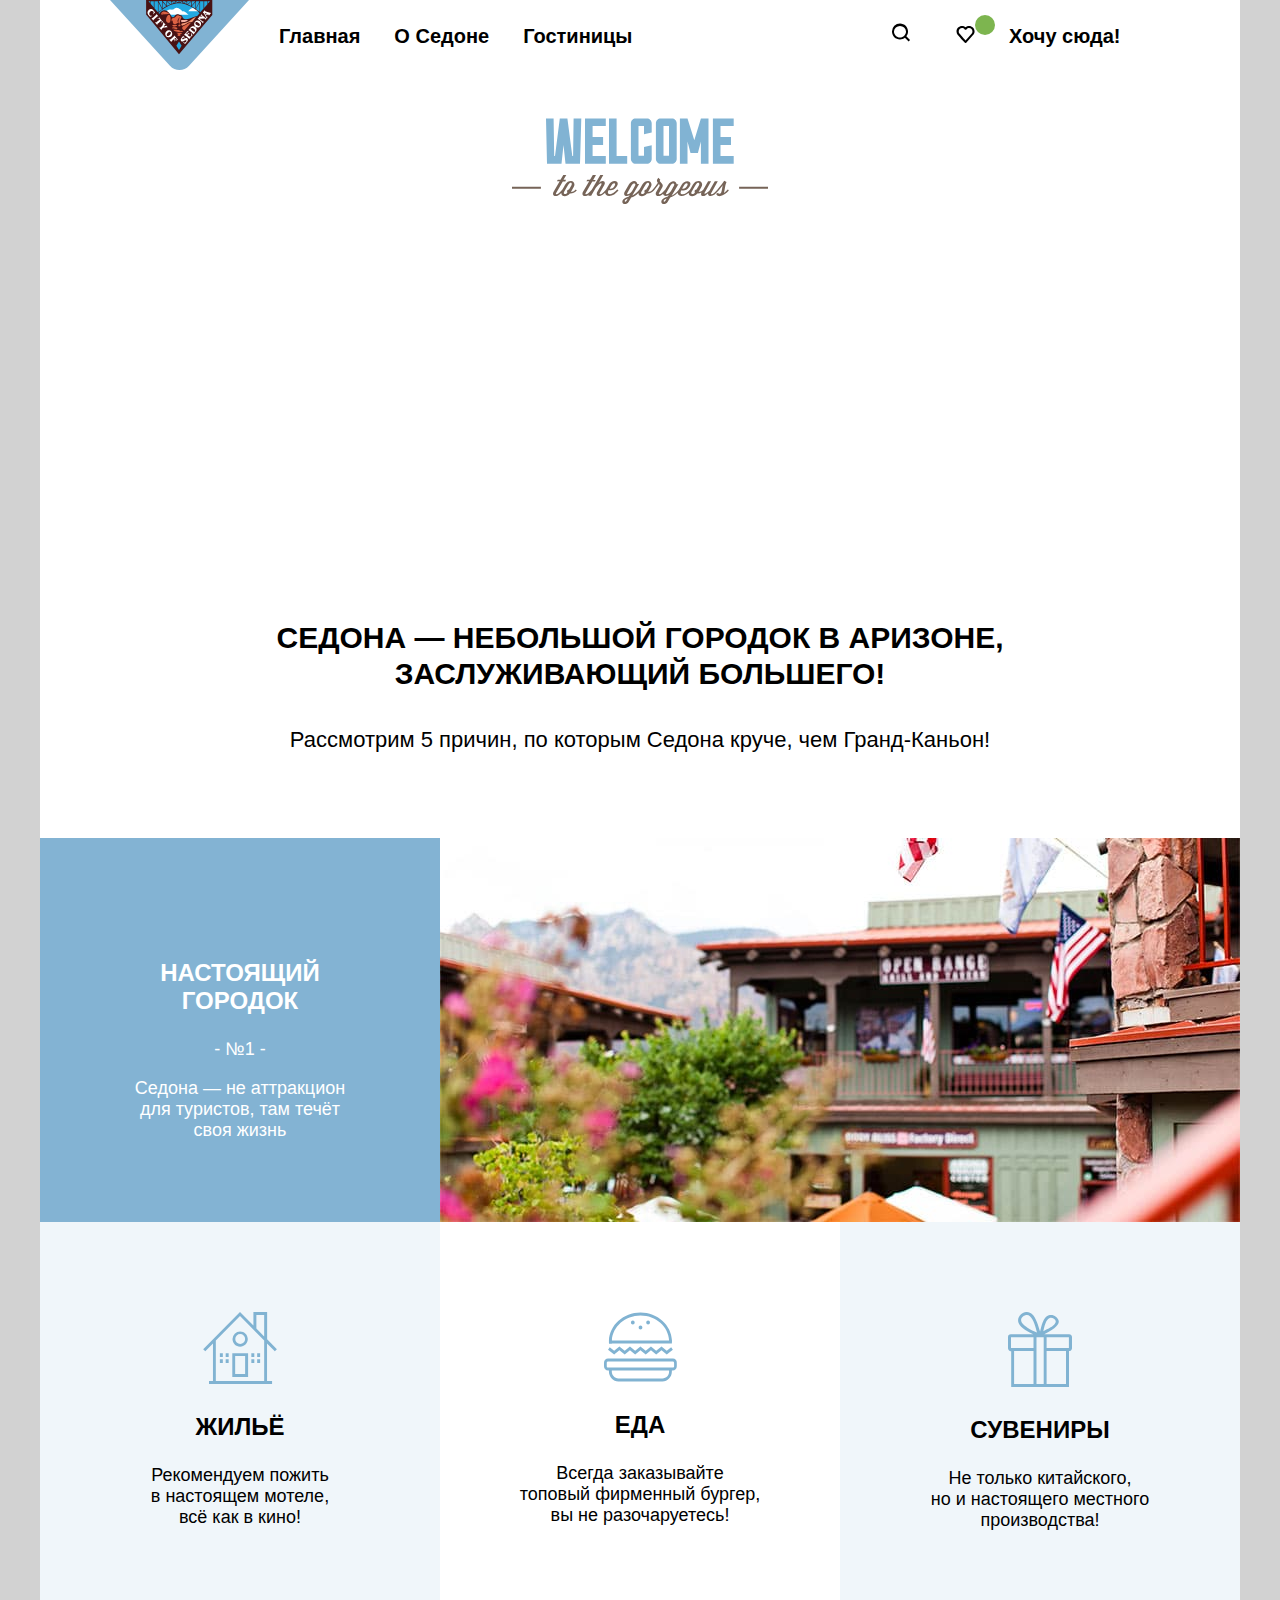
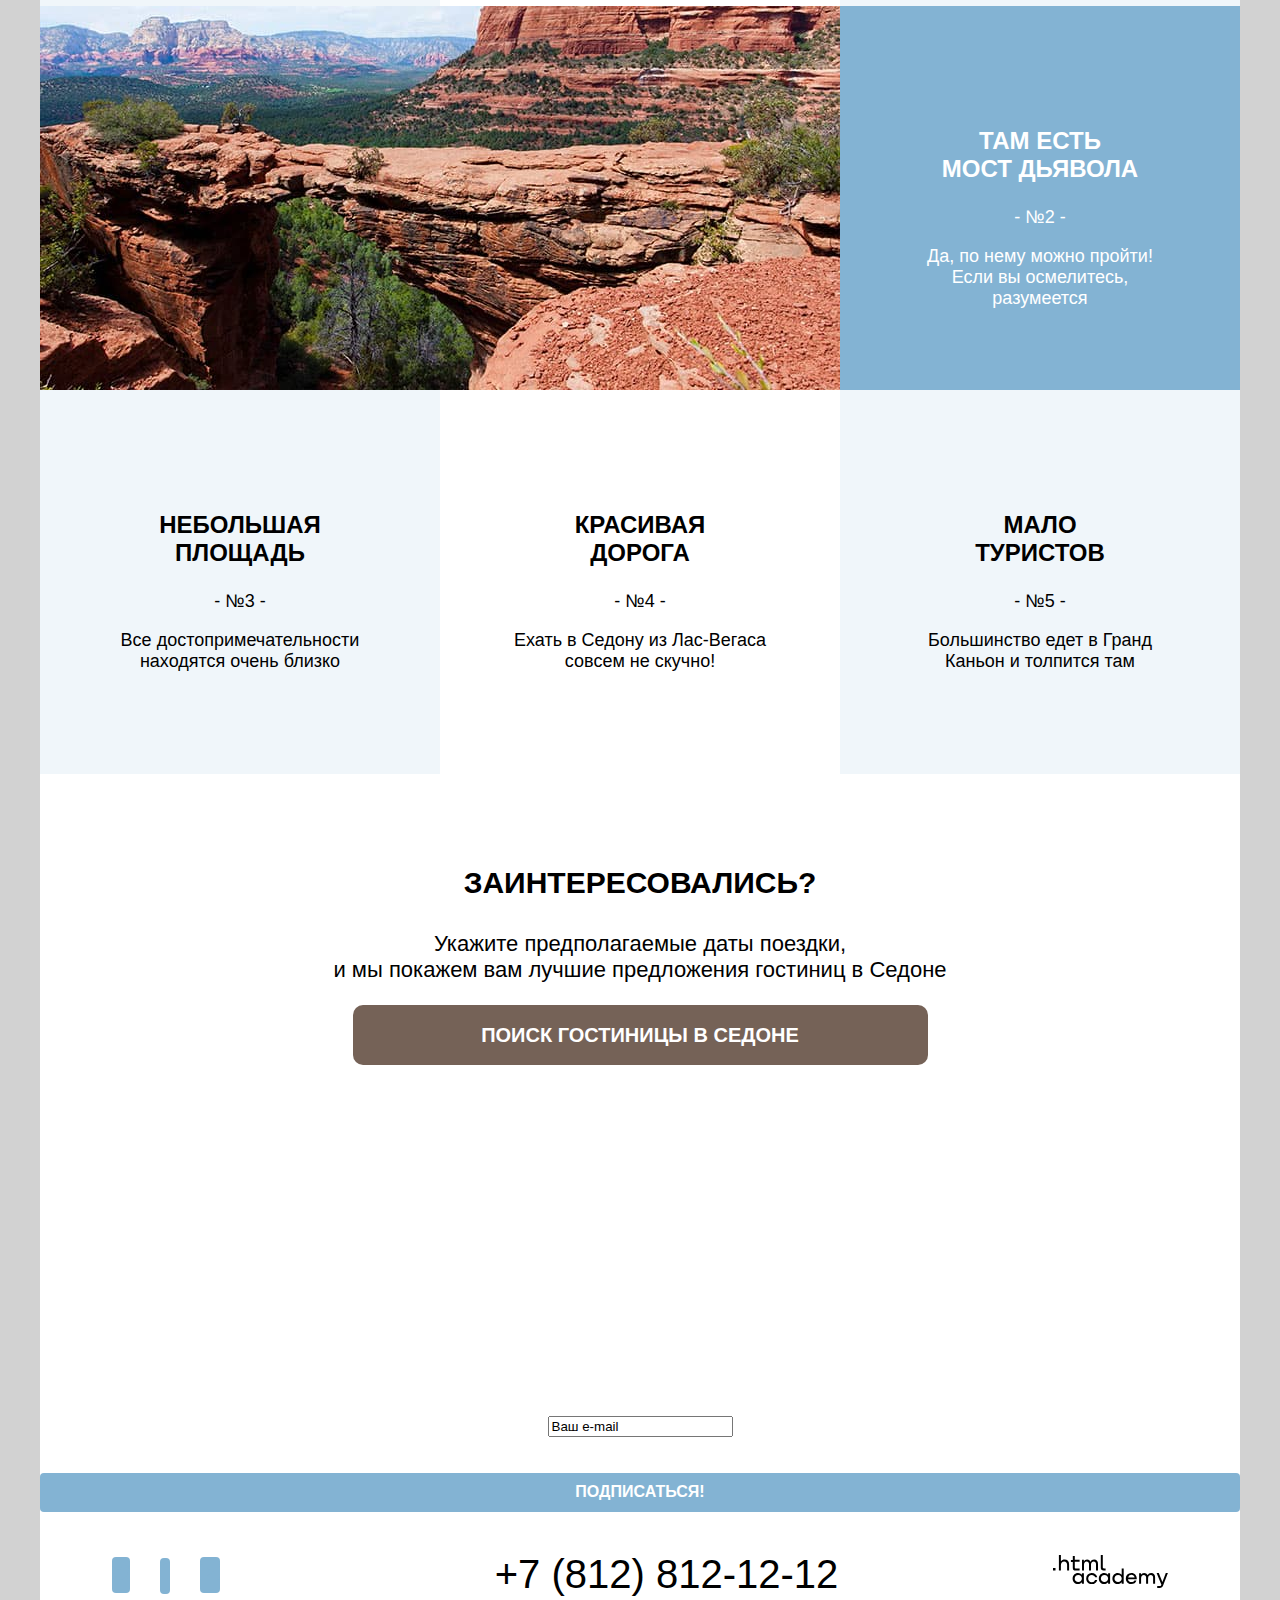
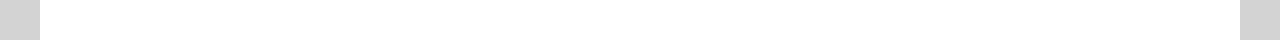
==== commit b180dbf8: "Merge 5b8f098ec0d463ffb6a3fec48da0f73e3cee8e08 into 7a26ded5f292acd3e39155b595c924c4fcbe495f" ====
--- a/index.html
+++ b/index.html
@@ -24,14 +24,20 @@
         </ul>
         <ul class="navigation-user">
           <li class="navigation-item">
-            <a class="navigation-link" href="#"><span class="visually-hidden">Поиск</span></a>
+            <a class="navigation-link" href="#"><span class="visually-hidden">Поиск</span>
             <svg width="42" height="66" fill="none" xmlns="http://www.w3.org/2000/svg">
               <path d="m30.03 40.05-3.71-3.7c1-1.3 1.7-3 1.7-4.9 0-4.4-3.61-8-8.02-8a8.12 8.12 0 0 0-8.03 8.1c0 4.4 3.61 8 
               8.03 8 1.8 0 3.5-.6 4.91-1.7l3.71 3.7 1.4-1.5ZM20 37.55c-3.31 0-6.02-2.7-6.02-6a6.03 6.03 0 0 1 12.03 0c0 3.3-2.7 6-6.01 6Z" 
               fill="#000"/></svg>
+            </a>
           <li class="navigation-item">
-            <a class="navigation-link" href="#"><span class="visually-hidden">Избранное</span></a>
-            <img class="navigation-user-img" src="images/index/favorite.svg" width="18" height="17" alt="favorite">
+            <a class="navigation-link" href="#"><span class="visually-hidden">Избранное</span>
+              <svg width="19" height="17" fill="none" xmlns="http://www.w3.org/2000/svg"><path d="M9.444 17c-.301 0-.602-.1-.802-.4-5.416-6.1-6.72-7.5-7.02-7.9C.92 7.8.519 6.6.519 5.4c0-3 
+                2.406-5.4 5.515-5.4 1.304 0 2.507.5 3.51 1.3C10.547.5 11.851 0 13.054 0c3.008 0 5.516 2.4 5.516 5.4 0 1.3-.502 2.5-1.304 3.4l-7.02 
+                7.9c-.2.2-.401.3-.802.3ZM3.427 7.5c.3.4 3.51 4 6.117 6.9l6.218-7c.501-.5.702-1.2.702-2 0-1.8-1.505-3.3-3.31-3.3-1.002 0-2.005.5-2.707 
+                1.3-.301.3-.602.4-.903.4-.3 0-.602-.2-.802-.4-.702-.8-1.705-1.3-2.708-1.3-1.805 0-3.31 1.5-3.31 3.3-.1.9.302 1.6.703 2.1-.1 0-.1 0 0 0Z" fill="#000"/></svg>
+              </a>
+              <span class="navigation-favorite"><img class="navigation-user-img-favorite" src="images/index/favorite-plus.svg" width="20" height="20" alt="favorite"></span>
           </li>
           <li class="navigation-item">
             <a class="navigation-link" href="#">Хочу сюда!</a>
@@ -49,29 +55,29 @@
           <p class="advantages-text ">Рассмотрим 5 причин, по которым Седона круче, чем Гранд-Каньон!</p>
         </section>
         <ul class="advantages-list">
-          <li class="advantages-item advantages-item-ful bg-dark-blue">
-            <div class="advantages-item-text">
-              <p class="advantages-title">Настоящий городок</p>
+          <li class="advantages-item advantages-item-ful">
+            <div class="advantages-item-text bg-dark-blue">
+              <p class="advantages-title">Настоящий <br> городок</p>
               <p class="advantages-number">- №1 -</p>
               <p class="advantages-description">Седона — не аттракцион<br> для туристов, там течёт<br> своя жизнь</p>
             </div>
               <img class="advantages-foto" src="images/index/photo-1.jpg" width="800" height="384"
                 alt="Фото городка Седона">
                   <ul class="advantages-features">
-                    <li class="advantages-item bg-light-blue">
+                    <li class="advantages-item bg-light-blue advantages-item-house">
                       <img class="advantages-icon-house" src="images/index/icon-house.svg" width="74" height="72"
                         alt="Иконка Домик">
                     <p class="advantages-title">Жильё</p>
                     <p class="advantages-description">Рекомендуем пожить<br> в настоящем мотеле,<br> всё как в кино!</p>
               </li>
-              <li class="advantages-item">
+              <li class="advantages-item bg-none advantages-item-food">
                 <img class="advantages-icon-food" src="images/index/icon-food.svg" width="73" height="70"
                   alt="Иконка Гамбургер">
                 <p class="advantages-title">Еда</p>
                 <p class="advantages-description">Всегда заказывайте<br> топовый фирменный бургер,<br> вы не разочаруетесь!
                 </p>
               </li>
-              <li class="advantages-item bg-light-blue">
+              <li class="advantages-item bg-light-blue advantages-item-souvenirs">
                 <img class="advantages-icon-souvenirs" src="images/index/icon-souvenirs.svg" width="64" height="75"
                   alt="Иконка Подарок">
                 <p class="advantages-title">Сувениры</p>
@@ -82,27 +88,27 @@
         <li class="advantages-item advantages-item-ful">
           <img class="advantages-foto" src="images/index/photo-2.jpg" width="800" height="384"
             alt="Фото каньона Мост Дьявола">
-            <div class="advantages-item-text">
+            <div class="advantages-item-text bg-dark-blue">
               <p class="advantages-title">Там есть<br> мост дьявола</p>
               <p class="advantages-number">- №2 -</p>
               <p class="advantages-description">Да, по нему можно пройти!<br> Если вы осмелитесь,<br> разумеется</p>
             </div>
         </li>
-        <li class="advantages-item bg-light-light-blue">
+        <li class="advantages-item bg-light-blue-start">
           <div class="advantages-item-text">
             <p class="advantages-title">Небольшая<br>площадь</p>
             <p class="advantages-number">- №3 -</p>
             <p class="advantages-description">Все достопримечательности<br> находятся очень близко</p>
           </div>
         </li>
-        <li class="advantages-item bg-light-blue">
+        <li class="advantages-item bg-light-light-blue-center">
           <div class="advantages-item-text">
           <p class="advantages-title">Красивая<br>дорога</p>
           <p class="advantages-number">- №4 -</p>
           <p class="advantages-description">Ехать в Седону из Лас-Вегаса<br> совсем не скучно!</p>
         </div>
         </li>
-        <li class="advantages-item bg-light-light-blue">
+        <li class="advantages-item bg-light-blue-start">
           <div class="advantages-item-text">
             <p class="advantages-title">Мало<br>туристов</p>
             <p class="advantages-number">- №5 -</p>
@@ -111,9 +117,9 @@
         </li>
         </ul>
         <section class="search-container">
-          <h3 class="search-title">заинтересовались?</h3>
+          <h3 class="search-title">Заинтересовались?</h3>
           <p class="search-description">Укажите предполагаемые даты поездки,<br> и мы покажем вам лучшие предложения гостиниц в Седоне</p>
-          <button class="button" type="button">Поиск гостиницы в Седоне</button>
+          <a class="search-container button" href="catalog.html"></span><button class="button" type="button">Поиск гостиницы в Седоне</button></a>
         </section>
         <section class="subscribe-bg">
           <h3>подпишитесь на рассылку</h3>
@@ -130,22 +136,25 @@
       <section class="footer-social">
         <ul class="footer-social-list">
           <li class="footer-social-item">
-            <a class="button" href="https://twitter.com/htmlacademy_ru"> </a>
+            <a class="button" href="https://twitter.com/htmlacademy_ru"> 
               <svg width="18" height="15" viewBox="0 0 18 15" fill="none" xmlns="http://www.w3.org/2000/svg">
                 <path d="M11.6 0.200056C13.4 -0.299944 14.8 0.500056 15.4 1.40006C16.1 1.20006 16.8 0.900056 17.5 0.700056C17.5 1.60006 16.9 2.20006 16.6 2.50006C17.3 2.60006 18 1.90006 18 1.90006C17.8 2.90006 16.9 3.70006 16.3 3.90006C16.1 10.7001 13 15.1001 5.7 15.0001C5.1 15.0001 5.8 15.0001 5.2 15.0001C4.8 15.0001 0.8 14.5001 0 13.1001C2.4 13.3001 4.1 12.7001 5 11.9001C4 11.6001 2.1 11.5001 1.8 9.00006C2.2 9.10006 2.4 9.20006 3.1 9.10006C1.8 8.30006 0.4 7.50006 0.5 5.30006C0.8 5.60006 1.6 5.80006 1.9 5.80006C1.1 5.60006 -0.2 2.50006 0.9 0.900056C2.8 2.80006 4.9 4.50006 8.5 4.70006C8.7 2.30006 9.7 0.800056 11.6 0.200056Z" fill="#83B3D3"/>
                 </svg>
+              </a>
           </li>
           <li class="footer-social-item">
-            <a class="button" href="https://www.facebook.com/htmlacademy"></a>
+            <a class="button" href="https://www.facebook.com/htmlacademy">
               <svg width="10" height="18" viewBox="0 0 10 18" fill="none" xmlns="http://www.w3.org/2000/svg">
                 <path d="M7 0C4.8 0 3 1.8 3 4V6H0V10H3V18H7V10H10V6H7V4H10V0H7Z" fill="#83B3D3"/>
                 </svg>
+              </a>
           </li>
           <li class="footer-social-item">
-            <a class="button" href="https://www.youtube.com/c/HTMLAcademyRUS"></a>
+            <a class="button" href="https://www.youtube.com/c/HTMLAcademyRUS">
               <svg width="20" height="16" viewBox="0 0 20 16" fill="none" xmlns="http://www.w3.org/2000/svg">
                 <path d="M17 0H2.9C1.2 0 0 1.5 0 3.2V12.7C0 14.5 1.2 16 2.9 16H17.2C18.7 16 20.1 14.5 20.1 12.8V3.2C19.9 1.5 18.7 0 17 0ZM7 11.8V4.2L13.7 8L7 11.8Z" fill="#83B3D3"/>
                 </svg>
+              </a>
           </li>
         </ul>
         </section>
--- a/styles/styles.css
+++ b/styles/styles.css
@@ -62,13 +62,22 @@
 }
 
 .button {
+  width: 100%;
+  padding: 9px 0 10px;
+  min-height: 37px;
   font-family: inherit;
   font-size: 16px;
+  text-align: center;
   line-height: 20px;
   font-weight: 700;
   text-transform: uppercase;
   color:#ffffff;
-  background-color: #83B3D3;
+  background-color: #83B3D3;;
+  width: 100%;
+  border: none;
+  border-radius: 4px;
+  text-decoration: none;
+
 }
 .button-light,
 .button-current {
@@ -126,7 +135,7 @@
   margin: 0;
   padding: 0;
   list-style: none;
-  width: 264px;
+  width: 290px;
   display: flex;
   flex-wrap: wrap;
   align-items: center;
@@ -140,6 +149,12 @@
   color: inherit;
 }
 
+.navigation-favorite {
+ background-image: url("images/index/Restangle 61.svg");
+ position: absolute;
+ top: 15px;
+}
+
 .main-container {
   flex-grow: 1;
 }
@@ -147,10 +162,28 @@
 .containar-welcome {
   background-image: url("images/index/background-1.jpg");
   background-size: 100% auto;
+  background-repeat:  no-repeat;
+  background-position:  top-center;
+  position: relative;
+}
+
+.containar-welcome::before {
+  content: '' ;
+  position: absolute;
+  bottom: 0;
+  left: 0;
+  right: 0;
+  display: block;
+  width: 100%;
+  height: 57px;
+  background-image: url('../images/index/divider.svg');
   background-repeat: no-repeat;
 }
 
 .welcome {
+min-height: 485px;
+padding-top: 46px;
+padding-bottom: 82px;
 display: block;
 margin: 0 auto;
 }
@@ -159,6 +192,7 @@
   width: 1200px;
   margin: 0 auto;
   background-color: #ffffff;
+  box-shadow: 0px 0px 15px rdba(0, 0, 0, 0.2);
 }
 
 .main-container {
@@ -168,16 +202,26 @@
 .advantages {
   font-size: 30px;
   line-height: 36px;
+  padding-top: 63px;
+  padding-bottom: 80px;
   text-transform: uppercase;
   text-align: center;
 }
 
+.advantages h2 {
+  margin: 0;
+  margin-bottom: 30px;
+  font-size: 30px;
+  line-height: 36px;
+}
+
+
 .advantages-text {
-font-size: 22px;
-line-height: 36px;
-text-transform: none;
-text-align: center;
-
+  margin: 0;
+  font-size: 22px;
+  line-height: 36px;
+  text-transform: none;
+  text-align: center;
 }
 
 .advantages-title {
@@ -200,7 +244,6 @@
 .advantages-item {
   width: 400px; 
   min-height: 384px;
-  outline: 2px solid red;  
 }
 
 .advantages-item-ful {
@@ -222,11 +265,56 @@
 flex-wrap: wrap;
 }
 
+.bg-dark-blue {
+  background-color: #83B3D3;
+  color: #ffffff;
+}
+
+.bg-none {
+ padding-top: 90px;
+}
+
+.bg-light-blue {
+  background-color: rgba(131, 179, 211, 0.12);
+  padding-top: 90px;
+}
+
+.advantages-item-house {
+  background-image: url("images/index/icon-house.svg");
+}
+
+.advantages-item-food {
+  background-image: url("images/index/icon-food.svg");
+}
+
+.advantages-item-souvenirs {
+background-image: url("images/index/icon-souvenirs.svg");
+}
+
+.bg-light-light-blue {
+  background-color: rgba(131, 179, 211, 0.2);
+}
+
+ .bg-light-blue-start {
+  background-color: rgba(131, 179, 211, 0.12);
+ }
+
 .search-container {
   text-align: center;
 }
 
+.search-container .button{
+  background: #756257;
+  border-radius: 10px;
+  width: 575px;
+  height: 60px;
+  font-size: 20px;
+  line-height: 36px;
+  margin-bottom: 93px;
+}
+
 .search-title {
+  margin-top: 91px;
 font-size: 30px;
 line-height: 36px;
 font-weight: 700;
@@ -240,7 +328,8 @@
 
 .subscribe-bg {
   background-image: url("images/index/background-2.jpg");
-  background-size: 100% auto;
+  background-repeat: no-repeat;
+  background-size: cover;
   color:#ffffff;
   font-size: 30px;
   line-height: 36px;
@@ -250,10 +339,18 @@
   text-align: center;
 }
 
+.subscribe-bg h3 {
+  margin: 0;
+  margin-bottom: 29px;
+  font-size: 30px;
+  line-height: 36px;
+}
+
 .e-mail-description {
+  margin: 0;
+  font-size: 22px;
   font-size: 22px;
   line-height: 26px;
-  padding-top: 29px;
   text-transform: none;
   font-weight: normal;
 }
@@ -334,9 +431,15 @@
 .containar-inner-filter-list {
   display: flex;
   flex-wrap: wrap;
+  width: auto;
+  margin-left: 72px;
   color: #ffffff; 
   justify-content: space-between;
- 
+}
+
+.containar-inner-filter-item {
+  text-align: start;
+  margin-bottom: 83px;
 }
 
 .containar-inner-filter {
@@ -350,9 +453,10 @@
 .filter-item {
   line-height: 24px;
   list-style: none;
-}
-
-}
+  padding: 0;
+  margin: 0;
+}
+
 .catalog-search {
   font-size: 30px;
   line-height: 38px;
@@ -360,16 +464,31 @@
   font-weight: 700;
 }
 
-.select-control {
-  height: 48px;
-}
+.celect-control-search {
+  line-height: 23px;
+  width: 287px;
+  border: 2px solid #E6E6E6;
+ }
 
 .hotels-download {
   display: flex;
-  flex-wrap: wrap;
+  flex-wrap: wrap; 
+  margin: 0;
+  padding: 0;
+  justify-content: space-between;
   font-size: 20px;
   line-height: 25px;
-  width: 619px;
+
+}
+
+.pagination {
+  display: flex;
+  flex-wrap: wrap;
+  list-style: none;
+  justify-content: space-between;
+}
+.select {
+  padding-right: 72px;
 }
 
 .pagination-link {
@@ -379,17 +498,21 @@
   font-size: 20px;
   line-height: 25px;
   font-weight: 700;
+  display: block;
+  box-sizing: border-box;
+  padding: 14px 23px 15px 21px;
 }
 
 .pagination-list {
   display: flex;
   flex-wrap: wrap;
-  text-align: center;
+  align-items: center;
   list-style: none;
   width: auto;
-}
-
-/.pagination-item {
+  padding-left: 72px;
+}
+
+.pagination-item {
   width: 55px;
 }
 
@@ -398,10 +521,16 @@
   background-color: #F2F2F2;
 }
 
-.hotels-results {
-  display: flex;
-  flex-wrap: wrap;
-  justify-content:space-around;
+ .hotels-results {
+  display: flex;
+  flex-wrap: wrap;
+  width: auto;
+  margin: 0;
+  padding: 0;
+  flex-grow: 1;
+  align-items: center;
+  padding-left: 71px;
+  padding-right: 71px;
   }
   
   .catalog-search {
@@ -409,9 +538,14 @@
   line-height: 39px;
   text-transform: uppercase;
   font-weight: 700;
+  padding-right: 192px;
   }
-  
-.hotels-list {
+
+  .select-control {
+  width: 287px;
+  }
+
+ .hotels-list {
   margin: 0;
   padding: 0;
   padding-left: 72px;
@@ -422,49 +556,97 @@
   justify-content: space-between;
 }
 
-.hotel-list-item {
+.hotels-list-item {
   width: 340px;
-  text-align: center;
   padding: 20px;
 }
 
-.product-add-favorite {
-border: 0;
-}
+.hotel-list-item-parameters {
+ margin: 0;
+ padding: 0;
+ list-style: none;
+ display: flex;
+ flex-wrap: wrap;
+ justify-content: space-between;
+ align-items: center;
+}
+
+.hotel-type {
+ width: 133px;
+}
+
+.product-price {
+ width: 143px;
+}
+
+.product-more .button {
+  background-color:#756257; 
+  width: 133px;
+}
+
+.product-more .button:hover {
+  background: #615048;
+}
+
+.product-more .button:focus {
+  background: #615048;
+  border: 3px solid #83B3D3;
+  outline: none;
+}
+
+.product-add-favorite { 
+  width: 140px;
+}
+
+.product-add-favorite:hover {
+  background: #68A2CA;
+  border: 1px solid #756257;
+}
+
+.product-add-favorite:focus {
+  background: #68A2CA;
+  border: 3px solid #756257;
+  outline: none;
+}
+
+.product-add-favorite-green {
+  width: 133px;
+}
+
+.product-add-favorite-green .button { 
+  background-color:#7DB54F;
+}
+
+.product-add-favorite-green .button:hover {
+  background: #6C9E42;
+}
+
+.product-add-favorite-green .button:focus {
+  background: #6C9E42;
+  border: 3px solid #756257;
+  outline: none;
+}
+
 .hotel-card-title {
   font-size: 24px;
   line-height: 31px;
 }
 
-.hotel-list-item-parameters {
-  margin: 0;
-  padding: 0;
-  list-style: none;
-  display: flex;
-  flex-wrap: nowrap;
+.hotel-rating {
+  display: flex;
+  flex-wrap: wrap;
+  justify-content: space-between;
+  width: auto;
+  margin: 0;
+  padding: 0;
   align-items: center;
-  justify-content: space-between;
-}
-
-.hotel-type {
-  width: 133px;
-}
-.product-price {
-  width: 143px;
-}
-
-.product-more {
-  width: 133px;
-}
-
-.product-add-favorite {
-  width: 140px;
-}
-
-.select {
-display: flex;
-flex-wrap: wrap;
-justify-content: space-around;
+}
+
+.hotel-rate {
+  font-size: 16px;
+  line-height: 20px;
+  text-transform: uppercase;
+  width: 160px;
 }
 
 .subscribe {
@@ -477,4 +659,43 @@
   padding-top: 98px;
   text-transform: uppercase;
   text-align: center;
-}+}
+
+.change-results-view {
+  margin: 0; 
+  padding: 0;
+  margin-left: auto;
+  list-style: none;
+  display: flex;
+  flex-wrap: wrap;
+}
+
+.change-results-item {
+  margin-right: 8px;
+ }
+
+ .change-results-item:last-child {
+  margin-right: 0;
+}
+
+.change-results-link {
+  width: 48px;
+  height: 48px;
+  display: flex;
+  justify-content: center;
+  align-items: center;
+  border: 2px solid #E6E6E6;
+  border-radius: 4px;
+}
+
+.change-results-link.is-activ {
+  border-color: #000000;
+}
+
+.change-results-view {
+ margin: 0; 
+ padding: 0;
+ list-style: none;
+ display: flex;
+ flex-wrap: wrap;
+}
